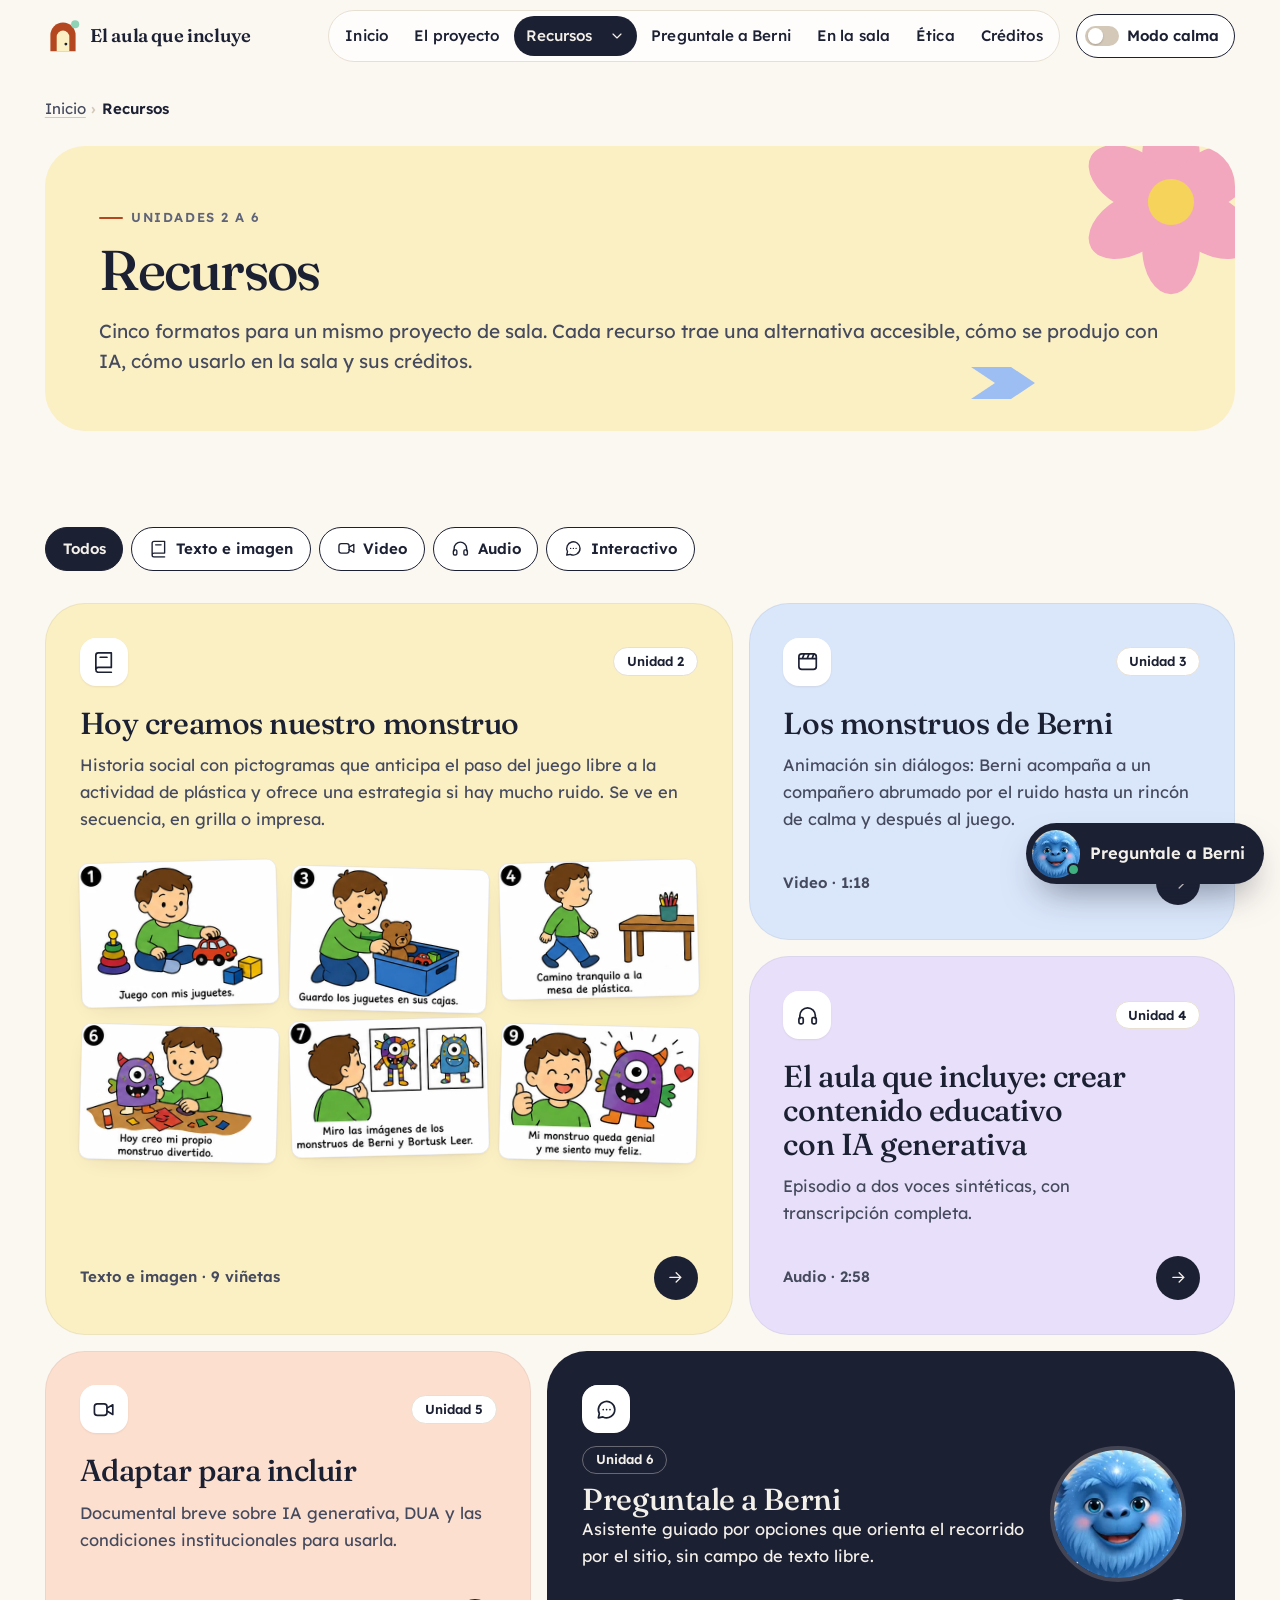
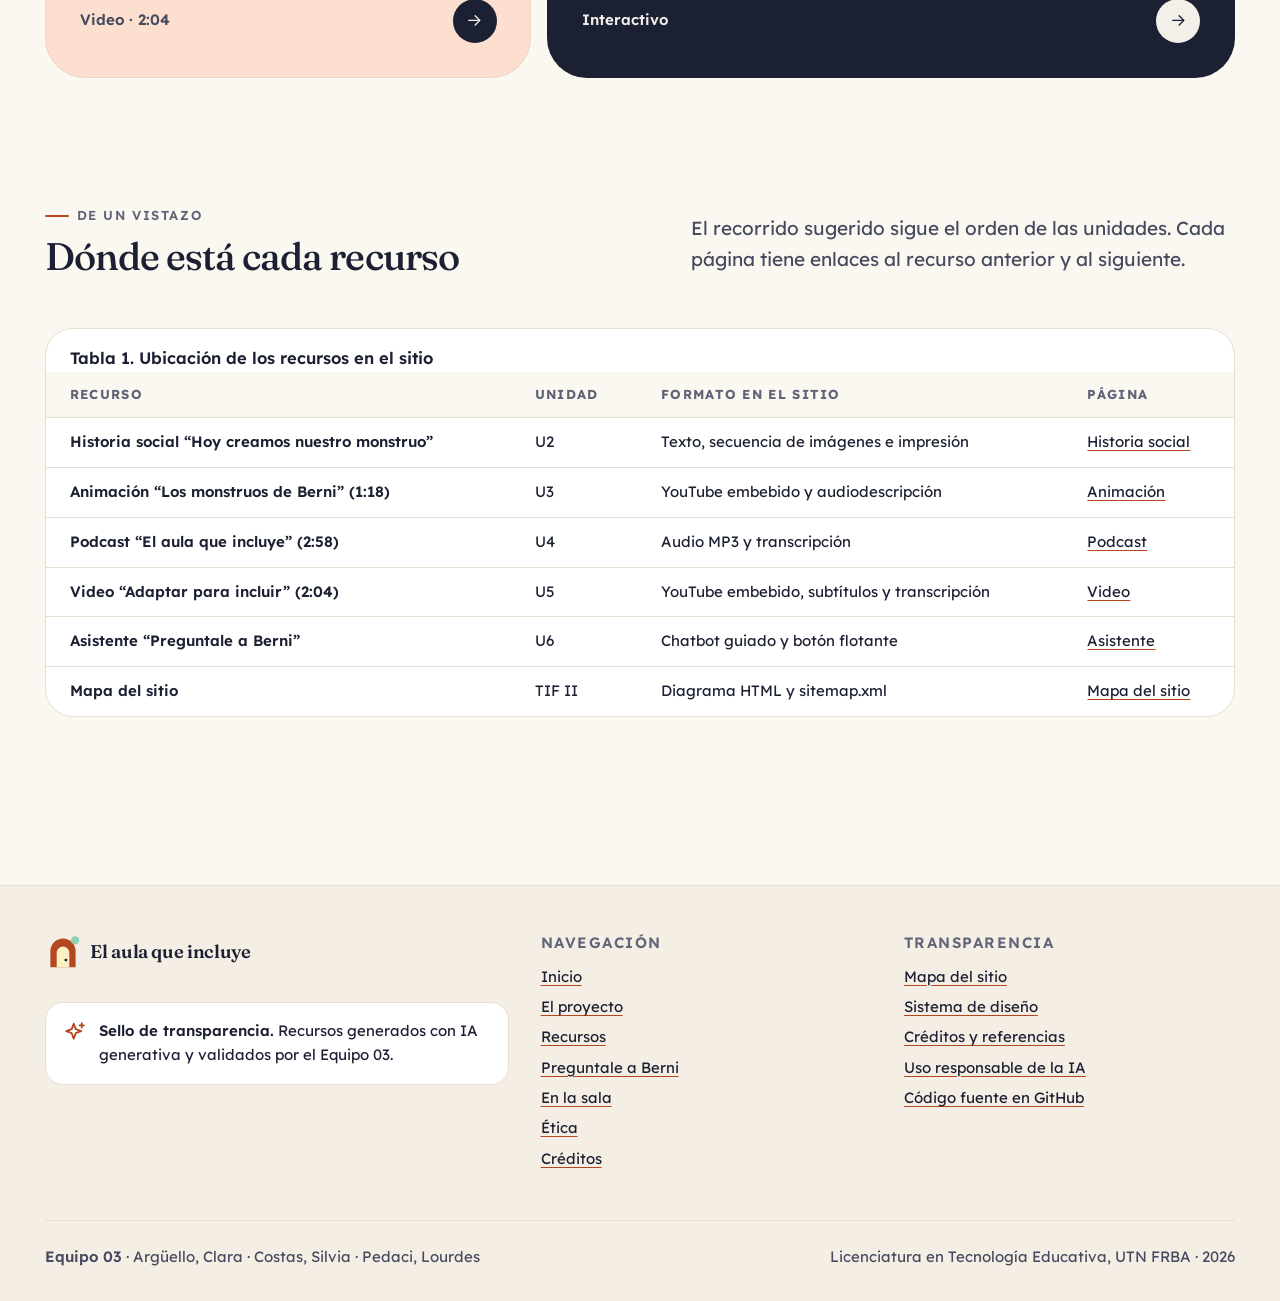
==== recursos/index.html @ 063b063f "Textos a todo el ancho y hover unificado en Recursos - Quita los anchos máximos de párrafos, encabez" ====
<!doctype html>
<html lang="es-AR" data-root="../">
<head>
<meta charset="utf-8">
<meta name="viewport" content="width=device-width, initial-scale=1">
<title>Recursos · El aula que incluye</title>
<meta name="description" content="Los cinco recursos del proyecto, de la Unidad 2 a la 6: historia social con pictogramas, animación, podcast, video documental y asistente guiado.">
<link rel="canonical" href="https://lpedaci.github.io/iag-tif/recursos/index.html">
<meta name="theme-color" content="#FBF7F1">
<meta property="og:type" content="website">
<meta property="og:locale" content="es_AR">
<meta property="og:site_name" content="El aula que incluye">
<meta property="og:title" content="Recursos · El aula que incluye">
<meta property="og:description" content="Los cinco recursos del proyecto, de la Unidad 2 a la 6: historia social con pictogramas, animación, podcast, video documental y asistente guiado.">
<meta property="og:url" content="https://lpedaci.github.io/iag-tif/recursos/index.html">
<meta property="og:image" content="https://lpedaci.github.io/iag-tif/assets/img/og/og-el-aula-que-incluye.jpg">
<meta property="og:image:width" content="1200">
<meta property="og:image:height" content="630">
<meta property="og:image:alt" content="Berni, un monstruo azul y peludo con destellos blancos, sentado y sonriendo sobre un fondo beige.">
<meta name="twitter:card" content="summary_large_image">
<link rel="icon" href="../favicon.ico" sizes="any">
<link rel="icon" type="image/png" sizes="32x32" href="../assets/img/favicon-32.png">
<link rel="apple-touch-icon" href="../assets/img/apple-touch-icon.png">
<link rel="preconnect" href="https://fonts.googleapis.com">
<link rel="preconnect" href="https://fonts.gstatic.com" crossorigin>
<link rel="stylesheet" href="https://fonts.googleapis.com/css2?family=Lexend:wght@300..700&amp;family=Fraunces:ital,opsz,wght@0,9..144,300..700;1,9..144,300..700&amp;display=swap">
<link rel="stylesheet" href="../assets/css/tokens.css?v=20261027m">
<link rel="stylesheet" href="../assets/css/base.css?v=20261027m">
<link rel="stylesheet" href="../assets/css/components.css?v=20261027m">
<script src="../assets/js/calma.js?v=20261027m"></script>
<script src="../assets/js/main.js?v=20261027m" defer></script>

<script src="../assets/js/chatbot.js?v=20261027m" defer></script>
</head>
<body>
<svg xmlns="http://www.w3.org/2000/svg" style="display:none" aria-hidden="true"><symbol id="i-arrow" viewBox="0 0 24 24"><path d="M5 12h14M13 6l6 6-6 6"/></symbol><symbol id="i-arrow-left" viewBox="0 0 24 24"><path d="M19 12H5M11 6l-6 6 6 6"/></symbol><symbol id="i-chevron" viewBox="0 0 24 24"><path d="M6 9l6 6 6-6"/></symbol><symbol id="i-menu" viewBox="0 0 24 24"><path d="M4 7h16M4 12h16M4 17h10"/></symbol><symbol id="i-close" viewBox="0 0 24 24"><path d="M6 6l12 12M18 6L6 18"/></symbol><symbol id="i-book" viewBox="0 0 24 24"><path d="M4 5.5A2.5 2.5 0 0 1 6.5 3H20v15H6.5A2.5 2.5 0 0 0 4 20.5zM4 20.5A2.5 2.5 0 0 0 6.5 23H20M8.5 7.5h7"/></symbol><symbol id="i-film" viewBox="0 0 24 24"><rect x="3" y="4" width="18" height="16" rx="3"/><path d="M3 9h18M8.5 4l-2 5M13.5 4l-2 5M18.5 4l-2 5"/></symbol><symbol id="i-headphones" viewBox="0 0 24 24"><path d="M4 15v-3a8 8 0 0 1 16 0v3"/><rect x="3" y="14" width="4.5" height="6.5" rx="1.6"/><rect x="16.5" y="14" width="4.5" height="6.5" rx="1.6"/></symbol><symbol id="i-video" viewBox="0 0 24 24"><rect x="2.5" y="6" width="13" height="12" rx="3"/><path d="M15.5 10.5l6-3.5v10l-6-3.5"/></symbol><symbol id="i-chat" viewBox="0 0 24 24"><path d="M20.5 12a8.5 8.5 0 0 1-12.3 7.6L3.5 20.5l1-4.4A8.5 8.5 0 1 1 20.5 12z"/><path d="M8.5 12h.01M12 12h.01M15.5 12h.01"/></symbol><symbol id="i-sparkle" viewBox="0 0 24 24"><path d="M11 3.5l1.9 5.1 5.1 1.9-5.1 1.9L11 17.5l-1.9-5.1L4 10.5l5.1-1.9zM18.5 3v4M16.5 5h4"/></symbol><symbol id="i-leaf" viewBox="0 0 24 24"><path d="M5 19.5C5 11 10 5 20 4.5c0 10-6 15-14.5 15"/><path d="M5 19.5l7.5-7.5"/></symbol><symbol id="i-print" viewBox="0 0 24 24"><path d="M7 9V3.5h10V9"/><rect x="3" y="9" width="18" height="8" rx="2"/><path d="M7 14h10v6.5H7z"/></symbol><symbol id="i-download" viewBox="0 0 24 24"><path d="M12 3.5v11.5M7 10l5 5 5-5M4.5 20.5h15"/></symbol><symbol id="i-play" viewBox="0 0 24 24"><path d="M8 5.5v13l11-6.5z" fill="currentColor" stroke="none"/></symbol><symbol id="i-external" viewBox="0 0 24 24"><path d="M14 4h6v6M20 4l-9 9M18 14v5a1 1 0 0 1-1 1H5a1 1 0 0 1-1-1V7a1 1 0 0 1 1-1h5"/></symbol><symbol id="i-plus" viewBox="0 0 24 24"><path d="M12 5v14M5 12h14"/></symbol><symbol id="i-check" viewBox="0 0 24 24"><path d="M5 12.5l4.5 4.5L19 7"/></symbol><symbol id="i-users" viewBox="0 0 24 24"><circle cx="9" cy="8" r="3.2"/><path d="M3 19.5c.8-3.4 3.2-5 6-5s5.2 1.6 6 5"/><circle cx="17" cy="9" r="2.4"/><path d="M16.5 14c2.3 0 3.9 1.3 4.5 4"/></symbol><symbol id="i-eye" viewBox="0 0 24 24"><path d="M2.5 12S6 5.5 12 5.5 21.5 12 21.5 12 18 18.5 12 18.5 2.5 12 2.5 12z"/><circle cx="12" cy="12" r="3"/></symbol><symbol id="i-shield" viewBox="0 0 24 24"><path d="M12 3l7.5 3v5.5c0 4.5-3.2 8.3-7.5 9.5-4.3-1.2-7.5-5-7.5-9.5V6z"/><path d="M9 12l2 2 4-4"/></symbol><symbol id="i-scale" viewBox="0 0 24 24"><path d="M12 4v16M7 20h10M5 7h14M5 7l-2.5 6a2.5 2.5 0 0 0 5 0zM19 7l-2.5 6a2.5 2.5 0 0 0 5 0z"/></symbol><symbol id="i-lock" viewBox="0 0 24 24"><rect x="5" y="11" width="14" height="9.5" rx="2.5"/><path d="M8 11V8a4 4 0 0 1 8 0v3"/></symbol><symbol id="i-map" viewBox="0 0 24 24"><path d="M9 4L3 6.5V20l6-2.5 6 2.5 6-2.5V4l-6 2.5zM9 4v13.5M15 6.5V20"/></symbol><symbol id="i-heart" viewBox="0 0 24 24"><path d="M12 20s-7.5-4.6-7.5-10A4.3 4.3 0 0 1 12 7.4 4.3 4.3 0 0 1 19.5 10C19.5 15.4 12 20 12 20z"/></symbol><symbol id="i-info" viewBox="0 0 24 24"><circle cx="12" cy="12" r="9"/><path d="M12 11v5.5M12 7.5h.01"/></symbol><symbol id="i-clock" viewBox="0 0 24 24"><circle cx="12" cy="12" r="9"/><path d="M12 7v5l3 2"/></symbol><symbol id="i-grid" viewBox="0 0 24 24"><rect x="4" y="4" width="6.5" height="6.5" rx="1.5"/><rect x="13.5" y="4" width="6.5" height="6.5" rx="1.5"/><rect x="4" y="13.5" width="6.5" height="6.5" rx="1.5"/><rect x="13.5" y="13.5" width="6.5" height="6.5" rx="1.5"/></symbol><symbol id="i-slides" viewBox="0 0 24 24"><rect x="6" y="4.5" width="12" height="15" rx="2"/><path d="M2.5 8v8M21.5 8v8"/></symbol><symbol id="i-home" viewBox="0 0 24 24"><path d="M4 11l8-7 8 7v9H15v-6H9v6H4z"/></symbol><symbol id="i-blocks" viewBox="0 0 24 24"><rect x="3.5" y="12" width="7.5" height="8.5" rx="1.5"/><rect x="13" y="12" width="7.5" height="8.5" rx="1.5"/><rect x="8.25" y="3.5" width="7.5" height="8.5" rx="1.5"/></symbol><symbol id="i-scale-balance" viewBox="0 0 24 24"><path d="M3 12h18"/></symbol><symbol id="i-compass" viewBox="0 0 24 24"><circle cx="12" cy="12" r="9"/><path d="M15.5 8.5l-2 5-5 2 2-5z"/></symbol></svg>
<a class="skip-link" href="#contenido">Saltar al contenido</a>
<header class="site-header">
  <div class="wrap site-header__inner">
    <a class="brand" href="../index.html"><svg class="brand__mark" viewBox="0 0 40 40" aria-hidden="true" focusable="false"><path d="M6 37V19a14 14 0 0 1 28 0v18z" fill="var(--c-accent)"/><path d="M13 37V21a7 7 0 0 1 14 0v16z" fill="var(--t-butter)"/><circle cx="23.2" cy="29" r="1.6" fill="var(--c-ink)"/><circle cx="33.5" cy="7" r="4.5" fill="var(--d-mint)"/></svg><span class="brand__text">El aula que incluye</span></a>
    <nav class="nav" aria-label="Principal"><ul class="nav__list"><li><a class="nav__link" href="../index.html">Inicio</a></li><li><a class="nav__link" href="../proyecto.html">El proyecto</a></li><li class="nav__has-sub"><div class="nav__pair"><a class="nav__link" href="../recursos/index.html" aria-current="page">Recursos</a><button class="nav__link nav__sub-btn" type="button" aria-expanded="false" aria-controls="submenu-recursos" data-submenu-toggle><span class="visually-hidden">Mostrar recursos</span><svg class="icon" aria-hidden="true" focusable="false"><use href="#i-chevron"/></svg></button></div><ul class="submenu" id="submenu-recursos" hidden><li><a href="../recursos/historia-social.html"><span class="submenu__ico" style="--tint:var(--t-butter)"><svg class="icon" aria-hidden="true" focusable="false"><use href="#i-book"/></svg></span><span>Historia social<small>Unidad 2 · Texto e imagen</small></span></a></li><li><a href="../recursos/animacion.html"><span class="submenu__ico" style="--tint:var(--t-sky)"><svg class="icon" aria-hidden="true" focusable="false"><use href="#i-film"/></svg></span><span>Animación<small>Unidad 3 · Video</small></span></a></li><li><a href="../recursos/podcast.html"><span class="submenu__ico" style="--tint:var(--t-lav)"><svg class="icon" aria-hidden="true" focusable="false"><use href="#i-headphones"/></svg></span><span>Podcast<small>Unidad 4 · Audio</small></span></a></li><li><a href="../recursos/video.html"><span class="submenu__ico" style="--tint:var(--t-peach)"><svg class="icon" aria-hidden="true" focusable="false"><use href="#i-video"/></svg></span><span>Video<small>Unidad 5 · Video</small></span></a></li><li class="submenu__all"><a href="../recursos/index.html"><span class="submenu__ico"><svg class="icon" aria-hidden="true" focusable="false"><use href="#i-grid"/></svg></span><span>Ver todos los recursos<small>Con filtro por formato</small></span></a></li></ul></li><li><a class="nav__link" href="../asistente.html">Preguntale a Berni</a></li><li><a class="nav__link" href="../en-la-sala.html">En la sala</a></li><li><a class="nav__link" href="../etica.html">Ética</a></li><li><a class="nav__link" href="../creditos.html">Créditos</a></li></ul></nav>
    <div class="header-tools">
      <button class="calma-toggle" type="button" aria-pressed="false" data-calma-toggle><span class="calma-toggle__dot" aria-hidden="true"></span><span class="calma-toggle__label">Modo calma</span><span class="calma-toggle__label-short">Calma</span></button>
      <button class="menu-toggle" type="button" aria-expanded="false" aria-controls="menu-mobile" data-menu-open><span class="visually-hidden">Abrir menú</span><svg class="icon" aria-hidden="true" focusable="false"><use href="#i-menu"/></svg></button>
      <a class="menu-nojs" href="#navegacion-pie">Menú</a>
    </div>
  </div>
  <p class="visually-hidden" id="calma-aviso" aria-live="polite"></p>
</header>
  <div class="mobile-menu" id="menu-mobile" role="dialog" aria-modal="true" aria-label="Menú del sitio" hidden>
    <div class="mobile-menu__top">
      <a class="brand" href="../index.html"><svg class="brand__mark" viewBox="0 0 40 40" aria-hidden="true" focusable="false"><path d="M6 37V19a14 14 0 0 1 28 0v18z" fill="var(--c-accent)"/><path d="M13 37V21a7 7 0 0 1 14 0v16z" fill="var(--t-butter)"/><circle cx="23.2" cy="29" r="1.6" fill="var(--c-ink)"/><circle cx="33.5" cy="7" r="4.5" fill="var(--d-mint)"/></svg><span class="brand__text">El aula que incluye</span></a>
      <button class="menu-toggle" type="button" data-menu-close><span class="visually-hidden">Cerrar menú</span><svg class="icon" aria-hidden="true" focusable="false"><use href="#i-close"/></svg></button>
    </div>
    <nav aria-label="Principal, versión mobile"><ul class="mobile-menu__list"><li><a href="../index.html">Inicio<svg class="icon" aria-hidden="true" focusable="false"><use href="#i-arrow"/></svg></a></li><li><a href="../proyecto.html">El proyecto<svg class="icon" aria-hidden="true" focusable="false"><use href="#i-arrow"/></svg></a></li><li><a href="../recursos/index.html" aria-current="page">Recursos<svg class="icon" aria-hidden="true" focusable="false"><use href="#i-arrow"/></svg></a><ul class="mobile-menu__sub"><li><a href="../recursos/historia-social.html">Historia social</a></li><li><a href="../recursos/animacion.html">Animación</a></li><li><a href="../recursos/podcast.html">Podcast</a></li><li><a href="../recursos/video.html">Video</a></li></ul></li><li><a href="../asistente.html">Preguntale a Berni<svg class="icon" aria-hidden="true" focusable="false"><use href="#i-arrow"/></svg></a></li><li><a href="../en-la-sala.html">En la sala<svg class="icon" aria-hidden="true" focusable="false"><use href="#i-arrow"/></svg></a></li><li><a href="../etica.html">Ética<svg class="icon" aria-hidden="true" focusable="false"><use href="#i-arrow"/></svg></a></li><li><a href="../creditos.html">Créditos<svg class="icon" aria-hidden="true" focusable="false"><use href="#i-arrow"/></svg></a></li><li><a href="../mapa-del-sitio.html">Mapa del sitio<svg class="icon" aria-hidden="true" focusable="false"><use href="#i-arrow"/></svg></a></li></ul></nav>
    <div class="mobile-menu__foot"><button class="calma-toggle" type="button" aria-pressed="false" data-calma-toggle><span class="calma-toggle__dot" aria-hidden="true"></span><span class="calma-toggle__label">Modo calma</span><span class="calma-toggle__label-short">Calma</span></button></div>
  </div>
<main id="contenido" tabindex="-1">
<header class="page-hero">
  <div class="wrap">
    <nav class="breadcrumb" aria-label="Ruta de navegación"><ol><li><a href="../index.html">Inicio</a></li><li><span aria-current="page">Recursos</span></li></ol></nav>
    <div class="page-hero__panel" style="--tint:var(--t-butter)">
      <div class="deco deco--spin" style="right:-2rem;top:-2.5rem;width:12rem" aria-hidden="true"><svg viewBox="0 0 100 100"><ellipse cx="50" cy="26" rx="15" ry="24" fill="var(--d-flower)" transform="rotate(0 50 50)"/><ellipse cx="50" cy="26" rx="15" ry="24" fill="var(--d-flower)" transform="rotate(60 50 50)"/><ellipse cx="50" cy="26" rx="15" ry="24" fill="var(--d-flower)" transform="rotate(120 50 50)"/><ellipse cx="50" cy="26" rx="15" ry="24" fill="var(--d-flower)" transform="rotate(180 50 50)"/><ellipse cx="50" cy="26" rx="15" ry="24" fill="var(--d-flower)" transform="rotate(240 50 50)"/><ellipse cx="50" cy="26" rx="15" ry="24" fill="var(--d-flower)" transform="rotate(300 50 50)"/><circle cx="50" cy="50" r="12" fill="var(--d-star)"/></svg></div>
      <div class="deco deco--float" style="right:12rem;bottom:1.5rem;width:5rem" aria-hidden="true"><svg viewBox="0 0 100 60"><path d="M10 10h50l30 20-30 20H10l30-20z" fill="var(--d-sky)"/></svg></div>
      <p class="eyebrow">Unidades 2 a 6</p>
      <h1>Recursos</h1>
      <p class="lead">Cinco formatos para un mismo proyecto de sala. Cada recurso trae una alternativa accesible, cómo se produjo con IA, cómo usarlo en la sala y sus créditos.</p>
    </div>
  </div>
</header>

<section class="section--tight" aria-labelledby="hub-t">
  <div class="wrap">
    <h2 id="hub-t" class="visually-hidden">Todos los recursos</h2>
    <div class="filter" role="group" aria-label="Filtrar por formato" data-filter-group hidden>
      <button class="btn" type="button" aria-pressed="true" data-filter="todos">Todos</button>
      <button class="btn" type="button" aria-pressed="false" data-filter="texto"><svg class="icon" aria-hidden="true" focusable="false"><use href="#i-book"/></svg>Texto e imagen</button>
      <button class="btn" type="button" aria-pressed="false" data-filter="video"><svg class="icon" aria-hidden="true" focusable="false"><use href="#i-video"/></svg>Video</button>
      <button class="btn" type="button" aria-pressed="false" data-filter="audio"><svg class="icon" aria-hidden="true" focusable="false"><use href="#i-headphones"/></svg>Audio</button>
      <button class="btn" type="button" aria-pressed="false" data-filter="interactivo"><svg class="icon" aria-hidden="true" focusable="false"><use href="#i-chat"/></svg>Interactivo</button>
    </div>
    <p class="filter-status visually-hidden" id="filtro-estado" role="status"></p>

    <div class="bento bento--hub" data-filter-grid>
      <article class="rcard rcard--historia" data-formato="texto">
        <div class="rcard__top"><span class="rcard__ico"><svg class="icon" aria-hidden="true" focusable="false"><use href="#i-book"/></svg></span><span class="chip">Unidad 2</span></div>
        <h3><a href="../recursos/historia-social.html">Hoy creamos nuestro monstruo</a></h3>
        <p>Historia social con pictogramas que anticipa el paso del juego libre a la actividad de plástica y ofrece una estrategia si hay mucho ruido. Se ve en secuencia, en grilla o impresa.</p>
        <div class="rcard__pictos" aria-hidden="true">
          <img src="../assets/img/historia-social/01.webp" width="436" height="298" alt="" loading="lazy">
          <img src="../assets/img/historia-social/03.webp" width="436" height="298" alt="" loading="lazy">
          <img src="../assets/img/historia-social/04.webp" width="436" height="298" alt="" loading="lazy">
          <img src="../assets/img/historia-social/06.webp" width="436" height="298" alt="" loading="lazy">
          <img src="../assets/img/historia-social/07.webp" width="436" height="298" alt="" loading="lazy">
          <img src="../assets/img/historia-social/09.webp" width="436" height="298" alt="" loading="lazy">
        </div>
        <div class="rcard__meta"><span>Texto e imagen · 9 viñetas</span><span class="rcard__go"><svg class="icon" aria-hidden="true" focusable="false"><use href="#i-arrow"/></svg></span></div>
      </article>

      <article class="rcard rcard--animacion" data-formato="video">
        <div class="rcard__top"><span class="rcard__ico"><svg class="icon" aria-hidden="true" focusable="false"><use href="#i-film"/></svg></span><span class="chip">Unidad 3</span></div>
        <h3><a href="../recursos/animacion.html">Los monstruos de Berni</a></h3>
        <p>Animación sin diálogos: Berni acompaña a un compañero abrumado por el ruido hasta un rincón de calma y después al juego.</p>
        <div class="rcard__meta"><span>Video · 1:18</span><span class="rcard__go"><svg class="icon" aria-hidden="true" focusable="false"><use href="#i-arrow"/></svg></span></div>
      </article>

      <article class="rcard rcard--podcast" data-formato="audio">
        <div class="rcard__top"><span class="rcard__ico"><svg class="icon" aria-hidden="true" focusable="false"><use href="#i-headphones"/></svg></span><span class="chip">Unidad 4</span></div>
        <h3><a href="../recursos/podcast.html">El aula que incluye: crear contenido educativo con IA generativa</a></h3>
        <p>Episodio a dos voces sintéticas, con transcripción completa.</p>
        <div class="rcard__meta"><span>Audio · 2:58</span><span class="rcard__go"><svg class="icon" aria-hidden="true" focusable="false"><use href="#i-arrow"/></svg></span></div>
      </article>

      <article class="rcard rcard--video" data-formato="video">
        <div class="rcard__top"><span class="rcard__ico"><svg class="icon" aria-hidden="true" focusable="false"><use href="#i-video"/></svg></span><span class="chip">Unidad 5</span></div>
        <h3><a href="../recursos/video.html">Adaptar para incluir</a></h3>
        <p>Documental breve sobre IA generativa, DUA y las condiciones institucionales para usarla.</p>
        <div class="rcard__meta"><span>Video · 2:04</span><span class="rcard__go"><svg class="icon" aria-hidden="true" focusable="false"><use href="#i-arrow"/></svg></span></div>
      </article>

      <article class="rcard rcard--asistente" data-formato="interactivo">
        <img class="rcard__avatar" src="../assets/img/berni/berni-avatar.webp" width="160" height="160" alt="" loading="lazy">
        <div class="rcard__top"><span class="rcard__ico" style="color:var(--c-ink)"><svg class="icon" aria-hidden="true" focusable="false"><use href="#i-chat"/></svg></span></div>
        <div class="rcard__body">
          <span class="chip">Unidad 6</span>
          <h3><a href="../asistente.html">Preguntale a Berni</a></h3>
          <p>Asistente guiado por opciones que orienta el recorrido por el sitio, sin campo de texto libre.</p>
        </div>
        <div class="rcard__meta"><span>Interactivo</span><span class="rcard__go"><svg class="icon" aria-hidden="true" focusable="false"><use href="#i-arrow"/></svg></span></div>
      </article>
    </div>

    <div class="empty-state" id="filtro-vacio" hidden>
      <svg class="icon" aria-hidden="true" focusable="false"><use href="#i-grid"/></svg>
      <p><strong>No hay recursos con ese formato.</strong> Probá con otro filtro o mirá todos.</p>
      <button class="btn btn--sm" type="button" data-filter-reset>Ver todos los recursos</button>
    </div>
  </div>
</section>

<section class="section" aria-labelledby="tabla-ubic-t">
  <div class="wrap">
    <div class="section-head section-head--split">
      <div><p class="eyebrow">De un vistazo</p><h2 id="tabla-ubic-t">Dónde está cada recurso</h2></div>
      <p class="lead">El recorrido sugerido sigue el orden de las unidades. Cada página tiene enlaces al recurso anterior y al siguiente.</p>
    </div>
    <div class="table-wrap" role="region" aria-labelledby="tabla-ubic" tabindex="0">
      <table>
        <caption id="tabla-ubic">Tabla 1. Ubicación de los recursos en el sitio</caption>
        <thead><tr><th scope="col">Recurso</th><th scope="col">Unidad</th><th scope="col">Formato en el sitio</th><th scope="col">Página</th></tr></thead>
        <tbody>
          <tr><th scope="row">Historia social “Hoy creamos nuestro monstruo”</th><td>U2</td><td>Texto, secuencia de imágenes e impresión</td><td><a href="../recursos/historia-social.html">Historia social</a></td></tr>
          <tr><th scope="row">Animación “Los monstruos de Berni” (1:18)</th><td>U3</td><td>YouTube embebido y audiodescripción</td><td><a href="../recursos/animacion.html">Animación</a></td></tr>
          <tr><th scope="row">Podcast “El aula que incluye” (2:58)</th><td>U4</td><td>Audio MP3 y transcripción</td><td><a href="../recursos/podcast.html">Podcast</a></td></tr>
          <tr><th scope="row">Video “Adaptar para incluir” (2:04)</th><td>U5</td><td>YouTube embebido, subtítulos y transcripción</td><td><a href="../recursos/video.html">Video</a></td></tr>
          <tr><th scope="row">Asistente “Preguntale a Berni”</th><td>U6</td><td>Chatbot guiado y botón flotante</td><td><a href="../asistente.html">Asistente</a></td></tr>
          <tr><th scope="row">Mapa del sitio</th><td>TIF II</td><td>Diagrama HTML y sitemap.xml</td><td><a href="../mapa-del-sitio.html">Mapa del sitio</a></td></tr>
        </tbody>
      </table>
    </div>
  </div>
</section>
</main>
<footer class="site-footer">
  <div class="wrap">
    <div class="site-footer__grid">
      <div>
        <a class="brand" href="../index.html"><svg class="brand__mark" viewBox="0 0 40 40" aria-hidden="true" focusable="false"><path d="M6 37V19a14 14 0 0 1 28 0v18z" fill="var(--c-accent)"/><path d="M13 37V21a7 7 0 0 1 14 0v16z" fill="var(--t-butter)"/><circle cx="23.2" cy="29" r="1.6" fill="var(--c-ink)"/><circle cx="33.5" cy="7" r="4.5" fill="var(--d-mint)"/></svg><span class="brand__text">El aula que incluye<small>IA generativa como soporte de inclusión en el nivel inicial</small></span></a>
        <p class="seal" style="margin-top:1.5rem"><svg class="icon" aria-hidden="true" focusable="false"><use href="#i-sparkle"/></svg><span><strong>Sello de transparencia.</strong> Recursos generados con IA generativa y validados por el Equipo 03.</span></p>
      </div>
      <nav aria-labelledby="navegacion-pie"><h2 id="navegacion-pie">Navegación</h2><ul><li><a href="../index.html">Inicio</a></li><li><a href="../proyecto.html">El proyecto</a></li><li><a href="../recursos/index.html">Recursos</a></li><li><a href="../asistente.html">Preguntale a Berni</a></li><li><a href="../en-la-sala.html">En la sala</a></li><li><a href="../etica.html">Ética</a></li><li><a href="../creditos.html">Créditos</a></li></ul></nav>
      <nav aria-labelledby="pie-mas"><h2 id="pie-mas">Transparencia</h2><ul>
        <li><a href="../mapa-del-sitio.html">Mapa del sitio</a></li>
        <li><a href="../sistema-de-diseno.html">Sistema de diseño</a></li>
        <li><a href="../creditos.html">Créditos y referencias</a></li>
        <li><a href="../etica.html">Uso responsable de la IA</a></li>
        <li><a href="https://github.com/lpedaci/iag-tif">Código fuente en GitHub</a></li>
      </ul></nav>
    </div>
    <div class="site-footer__bottom">
      <p><strong>Equipo 03</strong> · Argüello, Clara · Costas, Silvia · Pedaci, Lourdes</p>
      <p>Licenciatura en Tecnología Educativa, UTN FRBA · 2026</p>
    </div>
  </div>
</footer>
<a class="chat-launcher" href="../asistente.html" aria-label="Preguntale a Berni" aria-haspopup="dialog" aria-expanded="false" aria-controls="chat-panel" data-chat-open>
  <span class="chat-launcher__ring"><img src="../assets/img/berni/berni-avatar.webp" alt="" width="48" height="48"></span><span class="chat-launcher__text">Preguntale a Berni</span>
</a>
<div class="chat-panel" id="chat-panel" hidden>
  <div class="chat-panel__box" role="dialog" aria-modal="true" aria-labelledby="chat-panel-title">
    <div class="chat" data-chat data-chat-lazy>
  <div class="chat__head">
    <img class="chat__avatar" src="../assets/img/berni/berni-avatar.webp" alt="" width="44" height="44">
    <div><p class="chat__title" id="chat-panel-title">Preguntale a Berni</p><p class="chat__status">Asistente guiado por opciones</p></div>
    <button class="btn btn--sm btn--ghost" type="button" data-chat-reset>Reiniciar</button><button class="icon-btn chat-panel__close" type="button" data-chat-close><span class="visually-hidden">Cerrar el asistente</span><svg class="icon" aria-hidden="true" focusable="false"><use href="#i-close"/></svg></button>
  </div>
  <div class="chat__log" role="log" aria-live="polite" aria-labelledby="chat-panel-title" tabindex="0">
    <div class="skeleton" aria-hidden="true"><span></span><span></span><span></span></div>
  </div>
  <div class="chat__foot"><p>Berni responde con textos revisados por el Equipo 03. No hay campo para escribir: así nadie carga datos personales.</p></div>
</div>
  </div>
</div>
</body>
</html>
---- assets/css/tokens.css ----
@charset "UTF-8";
/* ==========================================================================
   Tokens de diseño · El aula que incluye
   Un solo lugar para cambiar paleta, tipografía, espaciado, radios y sombras.
   Contrastes verificados (WCAG 2.1 AA) en README.md, sección "Accesibilidad".
   ========================================================================== */

:root {
  /* Neutros cálidos (una sola familia de grises, tono crema) */
  --c-bg: #FBF7F1;
  --c-bg-deep: #F4EEE4;
  --c-surface: #FFFFFF;
  --c-line: #E7DFD2;
  --c-line-strong: #D4C9B8;

  /* Texto */
  --c-ink: #1C2033;        /* 15,1:1 sobre --c-bg */
  --c-ink-soft: #454A5E;   /* 8,2:1 sobre --c-bg */
  --c-muted: #5F6478;      /* 5,5:1 sobre --c-bg, 4,6:1 sobre tintes */
  --c-on-ink: #F3EFE9;     /* 14,1:1 sobre --c-ink */

  /* Acento único de acción (coral terracota) */
  --c-accent: #B4471F;     /* 5,1:1 sobre --c-bg; texto blanco encima 5,4:1 */
  --c-accent-hover: #963A18;
  --c-accent-soft: #F4B79A;

  /* Azul Berni (solo identidad del personaje y enlaces del asistente) */
  --c-berni: #2F5FC4;      /* 5,5:1 sobre --c-bg */

  /* Tintes pastel por recurso (texto --c-ink encima: más de 12:1) */
  --t-butter: #FBEFC4;     /* Historia social */
  --t-sky: #DAE6FA;        /* Animación */
  --t-lav: #E8E0FA;        /* Podcast */
  --t-peach: #FCDFCF;      /* Video */
  --t-mint: #D7EFE4;       /* Asistente */
  --t-rose: #F7DCE5;

  /* Decoración (formas SVG; no transmiten información) */
  --d-star: #F6D35B;
  --d-flower: #F2A7BF;
  --d-mint: #8FD3B6;
  --d-lav: #B9A6EE;
  --d-sky: #9DBEF2;

  /* Tipografía */
  --f-display: "Fraunces", "Iowan Old Style", "Palatino Linotype", Georgia, serif;
  --f-body: "Lexend", "Segoe UI", system-ui, -apple-system, sans-serif;

  --fs-xs: 0.8125rem;
  --fs-sm: 0.9375rem;
  --fs-base: 1.03rem;
  --fs-lg: 1.1875rem;
  --fs-xl: clamp(1.35rem, 1.1rem + 0.9vw, 1.7rem);
  --fs-2xl: clamp(1.7rem, 1.25rem + 1.6vw, 2.4rem);
  --fs-3xl: clamp(2.2rem, 1.5rem + 2.8vw, 3.5rem);
  --fs-hero: clamp(2.7rem, 1.6rem + 4.6vw, 5.4rem);

  --lh-tight: 1.05;
  --lh-snug: 1.25;
  --lh-body: 1.65;

  /* Espaciado (escala de 4 px) */
  --s-1: 0.25rem;
  --s-2: 0.5rem;
  --s-3: 0.75rem;
  --s-4: 1rem;
  --s-5: 1.5rem;
  --s-6: 2rem;
  --s-7: 3rem;
  --s-8: 4.5rem;
  --s-9: 7rem;
  --gutter: clamp(1rem, 0.4rem + 3vw, 4rem);
  --maxw: 1520px;
  --maxw-text: none;

  /* Radios */
  --r-sm: 0.625rem;
  --r-md: 1.125rem;
  --r-lg: 1.75rem;
  --r-xl: 2.5rem;
  --r-pill: 999px;

  /* Sombras teñidas con el tono del fondo */
  --sh-soft: 0 1px 2px rgba(60, 44, 20, 0.05), 0 8px 24px -12px rgba(60, 44, 20, 0.14);
  --sh-lift: 0 2px 4px rgba(60, 44, 20, 0.05), 0 24px 48px -20px rgba(60, 44, 20, 0.26);
  --sh-inset: inset 0 1px 0 rgba(255, 255, 255, 0.7);

  /* Movimiento */
  --ease-out: cubic-bezier(0.16, 1, 0.3, 1);
  --ease-spring: cubic-bezier(0.34, 1.56, 0.64, 1);
  --dur: 0.35s;

  --focus: 0 0 0 3px var(--c-bg), 0 0 0 6px var(--c-berni);
  --header-h: 4.5rem;
}

/* ==========================================================================
   Modo calma: baja estimulación sensorial
   Paleta desaturada, sin decoración ni movimiento, más interlineado.
   ========================================================================== */
:root[data-calma="on"] {
  --c-bg: #F4F2EE;
  --c-bg-deep: #ECE9E3;
  --c-line: #DEDAD2;
  --c-line-strong: #C9C4BA;
  --c-ink: #23252E;
  --c-ink-soft: #464955;
  --c-muted: #565A66;
  --c-accent: #7E4E3E;      /* 6,2:1 sobre --c-bg; texto blanco encima 6,9:1 */
  --c-accent-hover: #69402F;
  --c-accent-soft: #D9C5BB;
  --c-berni: #3F5A8C;

  --t-butter: #EEEADF;
  --t-sky: #E4E8EE;
  --t-lav: #E7E4ED;
  --t-peach: #EEE6E1;
  --t-mint: #E2EAE6;
  --t-rose: #EDE4E7;

  --lh-body: 1.85;
  --sh-soft: 0 1px 2px rgba(30, 30, 30, 0.04);
  --sh-lift: 0 1px 2px rgba(30, 30, 30, 0.06);
  --dur: 0s;
}
---- assets/css/base.css ----
@charset "UTF-8";
/* ==========================================================================
   Base: reset, tipografía, layout, utilidades
   ========================================================================== */

*, *::before, *::after { box-sizing: border-box; }

/* El atributo hidden siempre gana sobre cualquier display de componente */
[hidden] { display: none !important; }

html {
  -webkit-text-size-adjust: 100%;
  text-size-adjust: 100%;
  scroll-behavior: smooth;
  scroll-padding-top: calc(var(--header-h) + 1rem);
}

body {
  margin: 0;
  min-height: 100dvh;
  display: flex;
  flex-direction: column;
  background: var(--c-bg);
  color: var(--c-ink);
  font-family: var(--f-body);
  font-size: var(--fs-base);
  line-height: var(--lh-body);
  overflow-x: clip;
  -webkit-font-smoothing: antialiased;
  text-rendering: optimizeLegibility;
}

main { flex: 1 0 auto; display: block; }

img, svg, video, iframe { display: block; max-width: 100%; }
img { height: auto; }

h1, h2, h3, h4 {
  font-family: var(--f-display);
  font-weight: 500;
  line-height: var(--lh-snug);
  letter-spacing: -0.015em;
  margin: 0 0 var(--s-4);
  color: var(--c-ink);
  font-optical-sizing: auto;
  text-wrap: balance;
}
h1 { font-size: var(--fs-3xl); line-height: var(--lh-tight); letter-spacing: -0.03em; }
h2 { font-size: var(--fs-2xl); letter-spacing: -0.025em; }
h3 { font-size: var(--fs-xl); }
h4 { font-size: var(--fs-lg); font-family: var(--f-body); font-weight: 600; letter-spacing: 0; }

p, ul, ol, dl, blockquote, figure, table { margin: 0 0 var(--s-4); }
p { max-width: var(--maxw-text); text-wrap: pretty; }
li + li { margin-top: var(--s-2); }
strong { font-weight: 600; }
em { font-style: italic; }

a {
  color: var(--c-ink);
  text-decoration-line: underline;
  text-decoration-color: var(--c-accent);
  text-decoration-thickness: 0.09em;
  text-underline-offset: 0.2em;
  transition: color var(--dur) var(--ease-out), text-decoration-color var(--dur) var(--ease-out);
}
a:hover { color: var(--c-accent); }

:focus-visible { outline: none; box-shadow: var(--focus); border-radius: 6px; }

button { font: inherit; color: inherit; cursor: pointer; }

hr { border: 0; border-top: 1px solid var(--c-line); margin: var(--s-7) 0; }

abbr[title] { text-decoration: underline dotted; text-underline-offset: 0.2em; }

::selection { background: var(--c-accent-soft); color: var(--c-ink); }

/* ---------- Layout ---------- */
.wrap {
  width: 100%;
  max-width: var(--maxw);
  margin-inline: auto;
  padding-inline: var(--gutter);
}
.wrap--narrow { max-width: 920px; }

.section { padding-block: var(--s-8); }
.section--tight { padding-block: var(--s-7); }
.section + .section { padding-top: 0; }

.stack > * + * { margin-top: var(--s-4); }

.eyebrow {
  display: inline-flex;
  align-items: center;
  gap: var(--s-2);
  font-size: var(--fs-xs);
  font-weight: 600;
  letter-spacing: 0.12em;
  text-transform: uppercase;
  color: var(--c-muted);
  margin-bottom: var(--s-3);
}
.eyebrow::before {
  content: "";
  width: 1.5rem;
  height: 2px;
  border-radius: 2px;
  background: var(--c-accent);
}

.lead {
  font-size: var(--fs-lg);
  color: var(--c-ink-soft);
  line-height: 1.6;
}

.muted { color: var(--c-muted); }
.small { font-size: var(--fs-sm); }

.section-head {
  display: grid;
  gap: var(--s-4);
  margin-bottom: var(--s-7);
}
@media (min-width: 900px) {
  .section-head--split {
    grid-template-columns: 1.1fr 1fr;
    align-items: end;
    gap: var(--s-7);
  }
  .section-head--split p { margin-bottom: 0.35rem; }
}
.section-head h2 { margin-bottom: 0; }

/* ---------- Utilidades de accesibilidad ---------- */
.visually-hidden {
  position: absolute !important;
  width: 1px; height: 1px;
  padding: 0; margin: -1px;
  overflow: hidden;
  clip: rect(0 0 0 0);
  white-space: nowrap;
  border: 0;
}

.skip-link {
  position: absolute;
  left: var(--s-4);
  top: -100px;
  z-index: 100;
  padding: var(--s-3) var(--s-4);
  background: var(--c-ink);
  color: var(--c-on-ink);
  border-radius: var(--r-sm);
  font-weight: 600;
  text-decoration: none;
}
.skip-link:focus { top: var(--s-3); color: var(--c-on-ink); }

.icon {
  width: 1.25em;
  height: 1.25em;
  flex: none;
  fill: none;
  stroke: currentColor;
  stroke-width: 1.75;
  stroke-linecap: round;
  stroke-linejoin: round;
}
.icon--fill { fill: currentColor; stroke: none; }

/* ---------- Marcador de contenido pendiente ---------- */
.pendiente {
  display: inline-block;
  padding: 0.15em 0.5em;
  border: 2px dashed var(--c-accent);
  border-radius: var(--r-sm);
  background: #FFF4EE;
  color: var(--c-accent-hover);
  font-weight: 600;
  font-size: var(--fs-sm);
}

/* ---------- Movimiento reducido y modo calma ---------- */
@media (prefers-reduced-motion: reduce) {
  html { scroll-behavior: auto; }
  *, *::before, *::after {
    animation-duration: 0.001ms !important;
    animation-iteration-count: 1 !important;
    transition-duration: 0.001ms !important;
  }
}

[data-calma="on"] { scroll-behavior: auto; }
[data-calma="on"] *, [data-calma="on"] *::before, [data-calma="on"] *::after {
  animation: none !important;
  transition: none !important;
}
[data-calma="on"] .deco { display: none !important; }
[data-calma="on"] p, [data-calma="on"] li { letter-spacing: 0.01em; word-spacing: 0.04em; }
---- assets/css/components.css ----
@charset "UTF-8";
/* ==========================================================================
   Componentes · El aula que incluye
   ========================================================================== */

/* ---------- Botones ---------- */
.btn {
  --btn-bg: var(--c-surface);
  --btn-fg: var(--c-ink);
  --btn-bd: var(--c-ink);
  display: inline-flex;
  align-items: center;
  justify-content: center;
  gap: var(--s-2);
  min-height: 48px;
  padding: 0.7rem 1.4rem;
  border: 1.5px solid var(--btn-bd);
  border-radius: var(--r-pill);
  background: var(--btn-bg);
  color: var(--btn-fg);
  font-family: var(--f-body);
  font-weight: 600;
  font-size: var(--fs-base);
  line-height: 1.2;
  text-decoration: none;
  transition: transform var(--dur) var(--ease-spring), background-color var(--dur) var(--ease-out), color var(--dur) var(--ease-out), box-shadow var(--dur) var(--ease-out);
}
.btn:hover { color: var(--btn-fg); transform: translateY(-2px); box-shadow: var(--sh-soft); }
.btn:active { transform: translateY(1px) scale(0.98); box-shadow: none; }
.btn .icon { transition: transform var(--dur) var(--ease-spring); }
.btn:hover .icon--arrow { transform: translateX(3px); }

.btn--primary { --btn-bg: var(--c-accent); --btn-fg: #FFFFFF; --btn-bd: var(--c-accent); }
.btn--primary:hover { --btn-bg: var(--c-accent-hover); --btn-bd: var(--c-accent-hover); }
.btn--dark { --btn-bg: var(--c-ink); --btn-fg: var(--c-on-ink); --btn-bd: var(--c-ink); }
.btn--ghost { --btn-bg: transparent; }
.btn--sm { min-height: 44px; padding: 0.5rem 1rem; font-size: var(--fs-sm); }
.btn[aria-pressed="true"] { --btn-bg: var(--c-ink); --btn-fg: var(--c-on-ink); }

.btn:disabled { opacity: 0.4; cursor: not-allowed; transform: none; box-shadow: none; }
.btn-row { display: flex; flex-wrap: wrap; gap: var(--s-3); align-items: center; }

/* ---------- Chips y sellos ---------- */
.chip {
  display: inline-flex;
  align-items: center;
  gap: 0.4em;
  padding: 0.3rem 0.8rem;
  border-radius: var(--r-pill);
  background: var(--c-surface);
  border: 1px solid var(--c-line);
  font-size: var(--fs-xs);
  font-weight: 600;
  line-height: 1.3;
  color: var(--c-ink);
}
.chip .icon { width: 1.05em; height: 1.05em; }
.chip--ia { background: var(--c-ink); color: var(--c-on-ink); border-color: var(--c-ink); }
.chip-row { display: flex; flex-wrap: wrap; gap: var(--s-2); }

/* ==========================================================================
   Header y navegación
   ========================================================================== */
.site-header {
  position: sticky;
  top: 0;
  z-index: 40;
  background: color-mix(in srgb, var(--c-bg) 86%, transparent);
  backdrop-filter: saturate(1.4) blur(14px);
  -webkit-backdrop-filter: saturate(1.4) blur(14px);
  border-bottom: 1px solid transparent;
  transition: border-color var(--dur) var(--ease-out);
}
.site-header.is-scrolled { border-bottom-color: var(--c-line); }

.site-header__inner {
  display: flex;
  align-items: center;
  gap: var(--s-4);
  min-height: var(--header-h);
}

.brand {
  display: inline-flex;
  align-items: center;
  gap: 0.6rem;
  text-decoration: none;
  color: var(--c-ink);
  font-family: var(--f-display);
  font-weight: 600;
  font-size: 1.15rem;
  letter-spacing: -0.02em;
  line-height: 1.05;
  margin-right: auto;
}
.brand:hover { color: var(--c-ink); }
.brand__mark { width: 2.25rem; height: 2.25rem; flex: none; }
.brand__text small {
  display: block;
  font-family: var(--f-body);
  font-weight: 400;
  font-size: 0.72rem;
  letter-spacing: 0.02em;
  color: var(--c-muted);
}

.nav { display: none; }
.nav__list {
  display: flex;
  align-items: center;
  gap: 0.15rem;
  list-style: none;
  margin: 0;
  padding: 0.3rem;
  border: 1px solid var(--c-line);
  border-radius: var(--r-pill);
  background: color-mix(in srgb, var(--c-surface) 75%, transparent);
  box-shadow: var(--sh-inset);
}
.nav__list > li { margin: 0; position: relative; }
.nav__link {
  display: inline-flex;
  align-items: center;
  gap: 0.3rem;
  min-height: 40px;
  padding: 0.4rem 0.85rem;
  border: 0;
  border-radius: var(--r-pill);
  background: transparent;
  color: var(--c-ink);
  font-size: 0.95rem;
  font-weight: 500;
  letter-spacing: 0.005em;
  text-decoration: none;
  white-space: nowrap;
  transition: background-color var(--dur) var(--ease-out), color var(--dur) var(--ease-out);
}
.nav__link:hover { background: var(--c-bg-deep); color: var(--c-ink); }
.nav__link[aria-current="page"], .nav__link.is-active { background: var(--c-ink); color: var(--c-on-ink); }
.nav__link .icon { width: 1rem; height: 1rem; transition: transform var(--dur) var(--ease-out); }
.nav__link[aria-expanded="true"] .icon { transform: rotate(180deg); }

.submenu {
  position: absolute;
  top: calc(100% + 0.6rem);
  left: 50%;
  translate: -50% 0;
  min-width: 19rem;
  list-style: none;
  margin: 0;
  padding: 0.5rem;
  background: var(--c-surface);
  border: 1px solid var(--c-line);
  border-radius: var(--r-md);
  box-shadow: var(--sh-lift);
}
.submenu[hidden] { display: none; }
.submenu li { margin: 0; }
.submenu a {
  display: grid;
  grid-template-columns: 2.25rem 1fr;
  align-items: center;
  gap: 0.75rem;
  padding: 0.55rem 0.65rem;
  border-radius: var(--r-sm);
  text-decoration: none;
  color: var(--c-ink);
  font-weight: 600;
  font-size: var(--fs-sm);
  line-height: 1.3;
}
.submenu a small { display: block; font-weight: 400; color: var(--c-muted); font-size: var(--fs-xs); }
.submenu a:hover, .submenu a[aria-current="page"] { background: var(--c-bg); }
.submenu__ico {
  display: grid;
  place-items: center;
  width: 2.25rem;
  height: 2.25rem;
  border-radius: 0.7rem;
  background: var(--tint, var(--c-bg-deep));
}
.submenu__all { border-top: 1px solid var(--c-line); margin-top: 0.4rem !important; padding-top: 0.4rem; }

.header-tools { display: flex; align-items: center; gap: var(--s-2); }

.calma-toggle {
  display: inline-flex;
  align-items: center;
  gap: 0.5rem;
  min-height: 44px;
  padding: 0.4rem 0.95rem 0.4rem 0.5rem;
  border: 1.5px solid var(--c-ink);
  border-radius: var(--r-pill);
  background: var(--c-surface);
  font-weight: 600;
  font-size: var(--fs-sm);
  transition: background-color var(--dur) var(--ease-out), color var(--dur) var(--ease-out);
}
.calma-toggle__dot {
  position: relative;
  width: 2.1rem;
  height: 1.25rem;
  border-radius: var(--r-pill);
  background: var(--c-line-strong);
  transition: background-color var(--dur) var(--ease-out);
}
.calma-toggle__dot::after {
  content: "";
  position: absolute;
  top: 0.15rem;
  left: 0.15rem;
  width: 0.95rem;
  height: 0.95rem;
  border-radius: 50%;
  background: #FFFFFF;
  box-shadow: 0 1px 2px rgba(0, 0, 0, 0.2);
  transition: transform var(--dur) var(--ease-spring);
}
.calma-toggle[aria-pressed="true"] .calma-toggle__dot { background: var(--c-ink); }
.calma-toggle[aria-pressed="true"] .calma-toggle__dot::after { transform: translateX(0.85rem); }
.calma-toggle__label-short { display: none; }

.menu-toggle, .icon-btn {
  display: inline-grid;
  place-items: center;
  width: 48px;
  height: 48px;
  border: 1.5px solid var(--c-ink);
  border-radius: 50%;
  background: var(--c-surface);
}

/* Menú mobile a pantalla completa */
.mobile-menu {
  position: fixed;
  inset: 0;
  z-index: 60;
  display: flex;
  flex-direction: column;
  background: var(--c-bg);
  padding: var(--s-4) var(--gutter) var(--s-6);
  overflow-y: auto;
}
.mobile-menu[hidden] { display: none; }
.mobile-menu__top { display: flex; align-items: center; justify-content: space-between; min-height: calc(var(--header-h) - 1rem); }
.mobile-menu__list { list-style: none; margin: var(--s-5) 0 0; padding: 0; }
.mobile-menu__list > li { margin: 0; border-bottom: 1px solid var(--c-line); }
.mobile-menu__list a {
  display: flex;
  align-items: center;
  justify-content: space-between;
  min-height: 56px;
  padding: 0.6rem 0;
  font-family: var(--f-display);
  font-size: 1.5rem;
  text-decoration: none;
  color: var(--c-ink);
}
.mobile-menu__list a[aria-current="page"] { color: var(--c-accent); }
.mobile-menu__sub { list-style: none; margin: 0 0 var(--s-3); padding: 0 0 0 var(--s-4); border-left: 2px solid var(--c-line); }
.mobile-menu__sub li { margin: 0; border: 0; }
.mobile-menu__sub a { font-family: var(--f-body); font-size: var(--fs-base); min-height: 44px; }
.mobile-menu__foot { margin-top: auto; padding-top: var(--s-6); }

@media (min-width: 1280px) {
  .nav { display: block; }
  .menu-toggle, .mobile-menu { display: none !important; }
}
@media (max-width: 479px) {
  .calma-toggle { padding-right: 0.7rem; }
  .calma-toggle__label { display: none; }
  .calma-toggle__label-short { display: inline; }
  .brand__text small { display: none; }
}

/* ---------- Breadcrumb ---------- */
.breadcrumb { margin-bottom: var(--s-5); }
.breadcrumb ol {
  display: flex;
  flex-wrap: wrap;
  align-items: center;
  gap: 0.35rem;
  list-style: none;
  margin: 0;
  padding: 0;
  font-size: var(--fs-sm);
  color: var(--c-muted);
}
.breadcrumb li { margin: 0; display: inline-flex; align-items: center; gap: 0.35rem; }
.breadcrumb li + li::before { content: "\203A "; color: var(--c-line-strong); font-weight: 600; }
.breadcrumb a { color: var(--c-ink-soft); text-decoration-color: var(--c-line-strong); }
.breadcrumb [aria-current="page"] { color: var(--c-ink); font-weight: 600; }

/* ==========================================================================
   Formas decorativas (aria-hidden, se ocultan en modo calma)
   ========================================================================== */
.deco { position: absolute; pointer-events: none; }
.deco--float { animation: float 7s ease-in-out infinite; }
.deco--float-slow { animation: float 10s ease-in-out infinite reverse; }
.deco--spin { animation: spin 26s linear infinite; }
@keyframes float { 0%, 100% { transform: translate3d(0, 0, 0) rotate(0); } 50% { transform: translate3d(0, -10px, 0) rotate(4deg); } }
@keyframes spin { to { transform: rotate(360deg); } }

/* ==========================================================================
   Hero de Inicio
   ========================================================================== */
.hero { position: relative; padding-block: var(--s-6) var(--s-8); overflow: clip; }
.hero__grid { display: grid; gap: var(--s-7); align-items: center; }
@media (min-width: 960px) {
  .hero { padding-block: var(--s-7) var(--s-9); }
  .hero__grid { grid-template-columns: 1.08fr 0.92fr; gap: var(--s-6); }
}

.hero__bubble {
  display: inline-flex;
  align-items: center;
  gap: 0.6rem;
  max-width: 30rem;
  padding: 0.55rem 1rem 0.55rem 0.55rem;
  margin-bottom: var(--s-5);
  border: 1px solid var(--c-line);
  border-radius: var(--r-pill);
  background: var(--c-surface);
  font-size: var(--fs-sm);
  color: var(--c-ink-soft);
  line-height: 1.35;
  box-shadow: var(--sh-soft);
}
.hero__bubble-dot {
  position: relative;
  flex: none;
  display: grid;
  place-items: center;
  width: 2rem;
  height: 2rem;
  border-radius: 50%;
  background: var(--t-mint);
}
.hero__bubble-dot::after {
  content: "";
  width: 0.55rem;
  height: 0.55rem;
  border-radius: 50%;
  background: #2E8A63;
  animation: breathe 2.8s ease-in-out infinite;
}
@keyframes breathe { 0%, 100% { transform: scale(1); opacity: 1; } 50% { transform: scale(1.5); opacity: 0.55; } }

.hero h1 {
  font-size: var(--fs-hero);
  font-weight: 400;
  line-height: 0.98;
  letter-spacing: -0.045em;
  margin-bottom: var(--s-5);
}
.hero h1 .hl { position: relative; display: inline-block; font-style: italic; font-weight: 500; z-index: 0; }
.hero h1 .hl::before {
  content: "";
  position: absolute;
  inset: 0.18em -0.12em 0.02em;
  z-index: -1;
  border-radius: 0.5em 0.9em 0.6em 1em;
  background: var(--hl, var(--t-lav));
  transform: rotate(-1.5deg);
}
.hero h1 .hl--butter { --hl: var(--t-butter); }
.hero h1 .hl--sky { --hl: var(--t-sky); }

.hero__lead { font-size: var(--fs-lg); color: var(--c-ink-soft); margin-bottom: var(--s-6); }
.hero__lead strong { color: var(--c-ink); }

.hero__visual { position: relative; width: min(100%, 34rem); margin-inline: auto; aspect-ratio: 1 / 1.02; }
.hero__blob {
  position: absolute;
  inset: 6% 6% 4% 8%;
  border-radius: 58% 42% 52% 48% / 46% 54% 46% 54%;
  background: #E4C9AB;
  overflow: hidden;
  box-shadow: var(--sh-lift);
  animation: morph 16s ease-in-out infinite;
}
.hero__blob img { width: 100%; height: 100%; object-fit: cover; object-position: 50% 40%; }
@keyframes morph {
  0%, 100% { border-radius: 58% 42% 52% 48% / 46% 54% 46% 54%; }
  50% { border-radius: 46% 54% 42% 58% / 56% 44% 56% 44%; }
}
.hero__backblob {
  position: absolute;
  inset: 0 0 10% 18%;
  border-radius: 46% 54% 38% 62% / 52% 38% 62% 48%;
  background: var(--t-lav);
  transform: rotate(-8deg);
}
.hero__tag {
  position: absolute;
  display: flex;
  align-items: center;
  gap: 0.6rem;
  padding: 0.6rem 0.9rem;
  border-radius: var(--r-md);
  background: var(--c-surface);
  border: 1px solid var(--c-line);
  box-shadow: var(--sh-lift);
  font-size: var(--fs-xs);
  line-height: 1.3;
  color: var(--c-ink-soft);
}
.hero__tag strong { display: block; font-size: var(--fs-sm); color: var(--c-ink); }
.hero__tag--a { left: -2%; bottom: 14%; }
.hero__tag--b { right: -2%; top: 10%; }
.hero__tag-ico { display: grid; place-items: center; width: 2.25rem; height: 2.25rem; border-radius: 0.7rem; background: var(--t-butter); }
@media (max-width: 559px) {
  .hero__tag--b { display: none; }
  .hero__tag--a { left: 0; bottom: 4%; }
}

/* ==========================================================================
   Encabezado de páginas internas
   ========================================================================== */
.page-hero { position: relative; padding-block: var(--s-5) var(--s-7); overflow: clip; }
.page-hero__panel {
  position: relative;
  padding: clamp(1.5rem, 1rem + 3vw, 3.5rem);
  border-radius: var(--r-xl);
  background: var(--tint, var(--t-butter));
  overflow: hidden;
  isolation: isolate;
}
.page-hero__panel h1 { margin-bottom: var(--s-4); }
.page-hero__panel .lead { margin-bottom: 0; }
.page-hero__panel .chip-row { margin-top: var(--s-5); }
.page-hero__shape { right: -3rem; top: -3rem; width: 15rem; height: 15rem; z-index: -1; opacity: 0.9; }
.page-hero__shape--b { right: 9rem; bottom: -4.5rem; top: auto; width: 8rem; height: 8rem; }
@media (max-width: 699px) {
  .page-hero__shape { width: 9rem; height: 9rem; right: -3rem; top: -3rem; }
  .page-hero__shape--b { display: none; }
}

/* ==========================================================================
   Bento de recursos (Inicio y hub)
   ========================================================================== */
.bento { display: grid; gap: var(--s-4); grid-template-columns: 1fr; }
@media (min-width: 720px) {
  .bento { grid-template-columns: repeat(2, 1fr); }
  .bento .rcard--historia { grid-column: 1 / -1; }
  .bento .rcard--asistente { grid-column: 1 / -1; }
}
@media (min-width: 1040px) {
  .bento { grid-template-columns: repeat(12, 1fr); grid-auto-rows: minmax(15rem, auto); }
  .bento .rcard--historia { grid-column: 1 / 8; grid-row: 1 / 3; }
  .bento .rcard--animacion { grid-column: 8 / 13; grid-row: 1; }
  .bento .rcard--podcast { grid-column: 8 / 13; grid-row: 2; }
  .bento .rcard--video { grid-column: 1 / 6; grid-row: 3; }
  .bento .rcard--asistente { grid-column: 6 / 13; grid-row: 3; }
}

.rcard {
  position: relative;
  display: flex;
  flex-direction: column;
  gap: var(--s-3);
  min-height: 15rem;
  padding: clamp(1.4rem, 1rem + 1.4vw, 2.25rem);
  border-radius: var(--r-xl);
  background: var(--tint);
  border: 1px solid color-mix(in srgb, var(--c-ink) 6%, transparent);
  overflow: hidden;
  isolation: isolate;
  transition: transform 0.5s var(--ease-out), box-shadow 0.5s var(--ease-out);
}
.rcard:hover { transform: translateY(-4px); box-shadow: var(--sh-lift); }
.rcard:active { transform: translateY(-1px) scale(0.995); }
.rcard:focus-within { box-shadow: var(--focus); }
.rcard__top { display: flex; align-items: center; justify-content: space-between; gap: var(--s-3); }
.rcard__ico {
  display: grid;
  place-items: center;
  width: 3rem;
  height: 3rem;
  border-radius: 1rem;
  background: var(--c-surface);
  box-shadow: var(--sh-inset), 0 1px 2px rgba(60, 44, 20, 0.08);
}
.rcard__ico .icon { width: 1.45rem; height: 1.45rem; }
.rcard h3 { margin: var(--s-2) 0 0; font-size: clamp(1.4rem, 1.1rem + 1vw, 1.9rem); line-height: 1.12; }
.rcard h3 a { text-decoration: none; color: inherit; }
.rcard h3 a::after { content: ""; position: absolute; inset: 0; z-index: 2; border-radius: inherit; }
.rcard h3 a:focus-visible { box-shadow: none; }
.rcard p { margin: 0; color: var(--c-ink-soft); }
.rcard__meta { margin-top: auto; padding-top: var(--s-4); display: flex; align-items: center; justify-content: space-between; gap: var(--s-3); font-size: var(--fs-sm); font-weight: 600; color: var(--c-ink-soft); }
.rcard__go {
  display: grid;
  place-items: center;
  width: 2.75rem;
  height: 2.75rem;
  border-radius: 50%;
  background: var(--c-ink);
  color: var(--c-on-ink);
  transition: transform 0.5s var(--ease-spring);
}
.rcard:hover .rcard__go { transform: rotate(-45deg); }

.rcard--historia { --tint: var(--t-butter); }
.rcard--animacion { --tint: var(--t-sky); }
.rcard--podcast { --tint: var(--t-lav); }
.rcard--video { --tint: var(--t-peach); }
.rcard--asistente { --tint: var(--c-ink); color: var(--c-on-ink); }
.rcard--asistente h3, .rcard--asistente p, .rcard--asistente .rcard__meta { color: var(--c-on-ink); }
.rcard--asistente .rcard__go { background: var(--c-on-ink); color: var(--c-ink); }
.rcard--asistente .chip { background: transparent; color: var(--c-on-ink); border-color: rgba(243, 239, 233, 0.35); }

.rcard__pictos { display: grid; grid-template-columns: repeat(3, 1fr); gap: 0.75rem; margin-top: var(--s-4); }
.rcard__pictos img {
  width: 100%;
  border-radius: var(--r-sm);
  border: 1px solid rgba(28, 32, 51, 0.08);
  box-shadow: var(--sh-soft);
  background: #FFF;
  transition: transform 0.6s var(--ease-spring);
}
.rcard__pictos img:nth-child(odd) { transform: rotate(-1.5deg); }
.rcard__pictos img:nth-child(even) { transform: translateY(0.4rem) rotate(1.5deg); }
.rcard:hover .rcard__pictos img { transform: none; }
.rcard__pictos img:nth-child(n+4) { display: none; }
@media (min-width: 1040px) { .rcard__pictos img:nth-child(n+4) { display: block; } }

.rcard__wave { display: flex; align-items: center; gap: 3px; height: 2.5rem; margin-top: var(--s-2); }
.rcard__wave span { width: 4px; border-radius: 4px; background: color-mix(in srgb, var(--c-ink) 55%, transparent); animation: wave 1.6s ease-in-out infinite; animation-delay: calc(var(--i) * -0.13s); height: calc(20% + var(--h) * 1%); }
@keyframes wave { 0%, 100% { transform: scaleY(0.55); } 50% { transform: scaleY(1); } }

.rcard__avatar {
  position: absolute;
  right: clamp(1rem, 4vw, 3rem);
  top: 50%;
  translate: 0 -50%;
  width: clamp(5.5rem, 12vw, 8.5rem);
  aspect-ratio: 1;
  border-radius: 50%;
  border: 4px solid rgba(243, 239, 233, 0.18);
  z-index: -1;
}
@media (max-width: 719px) {
  .rcard__avatar { top: 1.4rem; translate: 0; width: 4rem; right: 1.4rem; }
}
.rcard--asistente .rcard__body { max-width: calc(100% - clamp(5.5rem, 12vw, 8.5rem) - 2rem); }
@media (max-width: 719px) { .rcard--asistente .rcard__body { max-width: none; } }

/* Filtro del hub */
.filter { display: flex; flex-wrap: wrap; gap: var(--s-2); margin-bottom: var(--s-6); }
.filter .btn { min-height: 44px; padding: 0.45rem 1.05rem; font-size: var(--fs-sm); }
.filter-status { margin-bottom: var(--s-4); }
.bento--hub .rcard[hidden] { display: none; }
.bento--hub.is-filtered { grid-template-columns: repeat(auto-fill, minmax(min(100%, 22rem), 1fr)); grid-auto-rows: auto; }
.bento--hub.is-filtered .rcard { grid-column: auto !important; grid-row: auto !important; }
.empty-state {
  margin-top: var(--s-5);
  display: grid;
  justify-items: start;
  gap: var(--s-3);
  padding: var(--s-6);
  border: 2px dashed var(--c-line-strong);
  border-radius: var(--r-lg);
  color: var(--c-ink-soft);
}

/* ==========================================================================
   Para quién es (lista asimétrica)
   ========================================================================== */
.audience { display: grid; gap: var(--s-6); }
@media (min-width: 960px) {
  .audience { grid-template-columns: 0.85fr 1.15fr; gap: var(--s-8); }
  .audience__head { position: sticky; top: calc(var(--header-h) + 2rem); align-self: start; }
}
.audience__list { list-style: none; margin: 0; padding: 0; counter-reset: aud; }
.audience__item {
  display: grid;
  grid-template-columns: auto 1fr;
  gap: var(--s-3) var(--s-5);
  margin: 0;
  padding-block: var(--s-6);
  border-top: 1px solid var(--c-line);
}
.audience__item:last-child { border-bottom: 1px solid var(--c-line); }
.audience__num {
  display: grid;
  place-items: center;
  width: 3.5rem;
  height: 3.5rem;
  border-radius: 1.2rem;
  background: var(--tint);
  font-family: var(--f-display);
  font-size: 1.4rem;
}
.audience__item h3 { margin-bottom: var(--s-2); }
.audience__item p { margin: 0; color: var(--c-ink-soft); }
.audience__item .note { margin-top: var(--s-3); font-size: var(--fs-sm); color: var(--c-muted); }

/* ==========================================================================
   Panel oscuro de transparencia
   ========================================================================== */
.ink-panel {
  position: relative;
  display: grid;
  gap: var(--s-6);
  padding: clamp(1.75rem, 1rem + 4vw, 4.5rem);
  border-radius: var(--r-xl);
  background: var(--c-ink);
  color: var(--c-on-ink);
  overflow: hidden;
  isolation: isolate;
}
.ink-panel h2, .ink-panel h3 { color: var(--c-on-ink); }
.ink-panel p { color: color-mix(in srgb, var(--c-on-ink) 86%, var(--c-ink)); }
.ink-panel a:not(.btn) { color: var(--c-on-ink); }
.ink-panel .eyebrow { color: color-mix(in srgb, var(--c-on-ink) 80%, var(--c-ink)); }
.ink-panel .eyebrow::before { background: var(--c-accent-soft); }
.ink-panel .btn { --btn-bg: var(--c-on-ink); --btn-fg: var(--c-ink); --btn-bd: var(--c-on-ink); }
@media (min-width: 960px) { .ink-panel { grid-template-columns: 1.1fr 0.9fr; align-items: center; } }
.ink-panel__shape { right: -4rem; bottom: -5rem; width: 18rem; height: 18rem; z-index: -1; opacity: 0.16; }

.tool-cloud { display: flex; flex-wrap: wrap; gap: 0.5rem; list-style: none; margin: 0; padding: 0; }
.tool-cloud li { margin: 0; }
.tool-cloud span {
  display: inline-flex;
  align-items: center;
  gap: 0.45rem;
  padding: 0.5rem 0.9rem;
  border-radius: var(--r-pill);
  background: rgba(243, 239, 233, 0.08);
  border: 1px solid rgba(243, 239, 233, 0.18);
  font-size: var(--fs-sm);
  font-weight: 600;
}
.tool-cloud span::before { content: ""; width: 0.5rem; height: 0.5rem; border-radius: 50%; background: var(--dot, var(--d-mint)); }

/* ==========================================================================
   Footer
   ========================================================================== */
.site-footer {
  margin-top: var(--s-8);
  padding-block: var(--s-7) var(--s-6);
  background: var(--c-bg-deep);
  border-top: 1px solid var(--c-line);
  font-size: var(--fs-sm);
  color: var(--c-ink-soft);
}
.site-footer__grid { display: grid; gap: var(--s-6); }
@media (min-width: 900px) { .site-footer__grid { grid-template-columns: 1.4fr 1fr 1fr; } }
.site-footer h2 { font-size: var(--fs-sm); font-family: var(--f-body); font-weight: 600; letter-spacing: 0.1em; text-transform: uppercase; color: var(--c-muted); margin-bottom: var(--s-3); }
.site-footer ul { list-style: none; padding: 0; margin: 0; }
.site-footer li + li { margin-top: 0.35rem; }
.site-footer a { color: var(--c-ink); }
.seal {
  display: flex;
  gap: var(--s-3);
  align-items: flex-start;
  padding: var(--s-4);
  border-radius: var(--r-md);
  background: var(--c-surface);
  border: 1px solid var(--c-line);
  color: var(--c-ink);
  max-width: 30rem;
}
.seal .icon { width: 1.6rem; height: 1.6rem; color: var(--c-accent); margin-top: 0.1rem; }
.site-footer__bottom {
  display: flex;
  flex-wrap: wrap;
  justify-content: space-between;
  gap: var(--s-3);
  margin-top: var(--s-7);
  padding-top: var(--s-5);
  border-top: 1px solid var(--c-line);
}
.site-footer__bottom p { margin: 0; max-width: none; }

/* ==========================================================================
   Plantilla de recurso
   ========================================================================== */
.qpq { display: grid; gap: var(--s-3); margin: 0; }
@media (min-width: 820px) { .qpq { grid-template-columns: 1.2fr 1.2fr 1fr; } }
.qpq > div { padding: var(--s-5); border-radius: var(--r-lg); background: var(--c-surface); border: 1px solid var(--c-line); }
.qpq dt { font-size: var(--fs-xs); font-weight: 600; letter-spacing: 0.12em; text-transform: uppercase; color: var(--c-muted); margin-bottom: var(--s-2); }
.qpq dd { margin: 0; color: var(--c-ink); }

/* Zona de baja estimulación: sin decoración, neutra */
.zona-calma {
  padding: clamp(1rem, 0.5rem + 2.5vw, 2.5rem);
  border-radius: var(--r-xl);
  background: #F2EFEA;
  border: 1px solid var(--c-line);
}
.zona-calma__label {
  display: flex;
  align-items: center;
  gap: var(--s-2);
  margin-bottom: var(--s-4);
  font-size: var(--fs-sm);
  font-weight: 600;
  color: var(--c-ink-soft);
}

/* Desplegables */
.disclosure {
  border-radius: var(--r-lg);
  background: var(--c-surface);
  border: 1px solid var(--c-line);
  margin-bottom: var(--s-3);
}
.disclosure > summary {
  display: flex;
  align-items: center;
  justify-content: space-between;
  gap: var(--s-4);
  min-height: 64px;
  padding: var(--s-4) var(--s-5);
  cursor: pointer;
  list-style: none;
  font-family: var(--f-display);
  font-size: var(--fs-xl);
  font-weight: 500;
  border-radius: var(--r-lg);
}
.disclosure > summary::-webkit-details-marker { display: none; }
.disclosure > summary .icon { transition: transform var(--dur) var(--ease-out); }
.disclosure[open] > summary .icon { transform: rotate(45deg); }
.disclosure > summary .icon { width: 1.15rem; height: 1.15rem; }
.disclosure__sum-ico {
  display: grid;
  place-items: center;
  flex: none;
  width: 2.5rem;
  height: 2.5rem;
  border-radius: 50%;
  background: var(--c-bg);
  border: 1px solid var(--c-line);
}
.disclosure__body { padding: 0 var(--s-5) var(--s-5); }
.disclosure__body > :last-child { margin-bottom: 0; }

.prompt {
  margin: var(--s-4) 0;
  padding: var(--s-5);
  border-radius: var(--r-md);
  background: var(--c-ink);
  color: var(--c-on-ink);
  font-size: var(--fs-sm);
  line-height: 1.7;
}
.prompt p { color: var(--c-on-ink); max-width: none; }
.prompt cite { display: block; margin-top: var(--s-3); font-style: normal; font-size: var(--fs-xs); opacity: 0.8; }
.prompt .pendiente { background: transparent; color: var(--c-accent-soft); border-color: var(--c-accent-soft); }

.transcript { max-width: var(--maxw-text); }
.transcript p { margin-bottom: var(--s-3); }
.transcript .who { font-weight: 600; }
.transcript ol { padding-left: 1.4rem; }

/* Cómo usarlo en la sala: tres momentos */
.momentos { display: grid; gap: var(--s-3); list-style: none; margin: 0; padding: 0; counter-reset: mom; }
@media (min-width: 820px) { .momentos { grid-template-columns: repeat(3, 1fr); } }
.momentos > li {
  position: relative;
  margin: 0;
  padding: var(--s-5);
  padding-top: var(--s-6);
  border-radius: var(--r-lg);
  background: var(--c-surface);
  border: 1px solid var(--c-line);
}
.momentos > li::before {
  counter-increment: mom;
  content: counter(mom);
  position: absolute;
  top: -1rem;
  left: var(--s-5);
  display: grid;
  place-items: center;
  width: 2.25rem;
  height: 2.25rem;
  border-radius: 50%;
  background: var(--c-ink);
  color: var(--c-on-ink);
  font-family: var(--f-display);
  font-weight: 600;
}
.momentos h3 { font-size: var(--fs-lg); font-family: var(--f-body); font-weight: 600; margin-bottom: var(--s-2); }
.momentos p { margin: 0; color: var(--c-ink-soft); }
.momentos--offset > li:nth-child(2) { margin-top: 0; }
@media (min-width: 820px) { .momentos--offset > li:nth-child(2) { transform: translateY(1.5rem); } }

/* Credit card */
.credit-card {
  position: relative;
  padding: clamp(1.4rem, 1rem + 2vw, 2.5rem);
  border-radius: var(--r-xl);
  background: var(--c-surface);
  border: 1px solid var(--c-line);
  box-shadow: var(--sh-soft);
}
.credit-card h2 { display: flex; align-items: center; gap: var(--s-3); font-size: var(--fs-2xl); }
.credit-card h2 .icon { color: var(--c-accent); }
.credit-card dl { display: grid; gap: var(--s-4); margin: 0; }
@media (min-width: 820px) { .credit-card dl { grid-template-columns: 13rem 1fr; gap: var(--s-4) var(--s-6); } }
.credit-card dt { font-weight: 600; color: var(--c-ink); }
.credit-card dd { margin: 0; color: var(--c-ink-soft); }
.credit-card dd ul { margin: 0; padding-left: 1.1rem; }
.credit-card .apa { font-size: var(--fs-sm); padding-left: 1.5rem; text-indent: -1.5rem; overflow-wrap: anywhere; }
.credit-card__seal { margin-top: var(--s-5); }

/* Navegación anterior / siguiente */
.prevnext { display: grid; gap: var(--s-3); }
@media (min-width: 720px) { .prevnext { grid-template-columns: 1fr 1fr; } }
.prevnext a {
  display: flex;
  flex-direction: column;
  gap: 0.2rem;
  padding: var(--s-5);
  border-radius: var(--r-lg);
  border: 1.5px solid var(--c-line-strong);
  text-decoration: none;
  color: var(--c-ink);
  transition: border-color var(--dur) var(--ease-out), transform var(--dur) var(--ease-spring);
}
.prevnext a:hover { border-color: var(--c-ink); transform: translateY(-2px); }
.prevnext small { display: flex; align-items: center; gap: 0.4rem; font-weight: 600; color: var(--c-muted); font-size: var(--fs-xs); letter-spacing: 0.1em; text-transform: uppercase; }
.prevnext strong { font-family: var(--f-display); font-weight: 500; font-size: var(--fs-lg); }
.prevnext__next { text-align: right; align-items: flex-end; }
@media (min-width: 720px) { .prevnext__next:only-child { grid-column: 2; } }

/* ---------- YouTube facade ---------- */
.yt {
  position: relative;
  aspect-ratio: 16 / 9;
  border-radius: var(--r-lg);
  overflow: hidden;
  background: var(--c-ink);
}
.yt img { width: 100%; height: 100%; object-fit: cover; }
.yt iframe { position: absolute; inset: 0; width: 100%; height: 100%; border: 0; }
.yt__play {
  position: absolute;
  inset: 0;
  display: grid;
  place-items: center;
  border: 0;
  background: linear-gradient(180deg, rgba(28, 32, 51, 0) 40%, rgba(28, 32, 51, 0.55));
  color: #FFFFFF;
}
.yt__play-btn {
  display: inline-flex;
  align-items: center;
  gap: 0.6rem;
  padding: 0.85rem 1.4rem 0.85rem 1rem;
  border-radius: var(--r-pill);
  background: var(--c-surface);
  color: var(--c-ink);
  font-weight: 600;
  box-shadow: var(--sh-lift);
  transition: transform var(--dur) var(--ease-spring);
}
.yt__play-btn .icon { width: 2rem; height: 2rem; color: var(--c-accent); }
.yt__play:hover .yt__play-btn { transform: scale(1.05); }
.yt__play:active .yt__play-btn { transform: scale(0.98); }
.yt__play:focus-visible { box-shadow: inset 0 0 0 4px var(--c-berni); border-radius: var(--r-lg); }
.media-links { display: flex; flex-wrap: wrap; gap: var(--s-4); margin-top: var(--s-4); font-size: var(--fs-sm); }
.media-links a { display: inline-flex; align-items: center; gap: 0.4rem; font-weight: 600; }

/* ---------- Audio ---------- */
.audio-card {
  display: grid;
  gap: var(--s-5);
  padding: clamp(1.25rem, 1rem + 2vw, 2.5rem);
  border-radius: var(--r-lg);
  background: var(--c-surface);
  border: 1px solid var(--c-line);
}
@media (min-width: 820px) { .audio-card { grid-template-columns: 11rem 1fr; align-items: center; } }
.audio-card__cover {
  position: relative;
  display: grid;
  place-items: center;
  aspect-ratio: 1;
  max-width: 11rem;
  border-radius: var(--r-md);
  background: var(--t-lav);
  overflow: hidden;
}
.audio-card__cover .icon { width: 3.5rem; height: 3.5rem; }
.audio-card h3 { margin-bottom: var(--s-2); }
.audio-card audio { width: 100%; margin-top: var(--s-3); }
.voices { display: flex; flex-wrap: wrap; gap: var(--s-2); margin-top: var(--s-2); }

/* ---------- Secuencia de pictogramas ---------- */
.pictos__toolbar { display: flex; flex-wrap: wrap; justify-content: space-between; gap: var(--s-3); margin-bottom: var(--s-5); }
.pictos__views { display: inline-flex; gap: 0.25rem; padding: 0.25rem; border-radius: var(--r-pill); background: var(--c-surface); border: 1px solid var(--c-line); }
.pictos__views .btn { border-color: transparent; min-height: 44px; }
.pictos__views .btn[aria-pressed="false"] { --btn-bg: transparent; }

.pictos__grid { display: grid; gap: var(--s-4); grid-template-columns: repeat(auto-fill, minmax(min(100%, 16rem), 1fr)); list-style: none; margin: 0; padding: 0; }
.pictos__grid li { margin: 0; }
.picto { margin: 0; padding: var(--s-3); border-radius: var(--r-md); background: var(--c-surface); border: 1px solid var(--c-line); height: 100%; }
.picto img { width: 100%; border-radius: var(--r-sm); aspect-ratio: 436 / 298; object-fit: contain; background: #FFF; }
.picto figcaption { display: flex; gap: var(--s-2); padding: var(--s-3) var(--s-2) var(--s-1); font-size: var(--fs-base); line-height: 1.4; }
.picto__n { flex: none; display: grid; place-items: center; width: 1.75rem; height: 1.75rem; border-radius: 50%; background: var(--c-ink); color: var(--c-on-ink); font-size: var(--fs-xs); font-weight: 600; }

.pictos__seq { display: none; }
.pictos[data-view="secuencia"] .pictos__seq { display: block; }
.pictos[data-view="secuencia"] .pictos__grid { display: none; }
.seq__stage { max-width: min(680px, max(18rem, (100dvh - 21rem) * 1.05)); margin-inline: auto; }
.seq__stage .picto { padding: var(--s-4); }
.seq__stage .picto figcaption { justify-content: center; font-size: clamp(1.15rem, 1rem + 1vw, 1.6rem); font-family: var(--f-display); align-items: center; text-align: center; }
.seq__stage .picto__n { width: 2.25rem; height: 2.25rem; font-family: var(--f-body); font-size: var(--fs-sm); }
.seq__controls { display: flex; align-items: center; justify-content: center; gap: var(--s-4); margin-top: var(--s-5); }
.seq__count { min-width: 6rem; text-align: center; font-weight: 600; }
.seq__dots { display: flex; justify-content: center; gap: 0.4rem; margin-top: var(--s-4); list-style: none; padding: 0; }
.seq__dots li { margin: 0; width: 0.6rem; height: 0.6rem; border-radius: 50%; background: var(--c-line-strong); transition: background-color var(--dur), transform var(--dur) var(--ease-spring); }
.seq__dots li.is-on { background: var(--c-ink); transform: scale(1.3); }
.seq__stage figure { animation: picto-in 0.45s var(--ease-out); }
@keyframes picto-in { from { opacity: 0; transform: translateY(8px); } to { opacity: 1; transform: none; } }

.story {
  position: relative;
  padding: clamp(1.5rem, 1rem + 3vw, 3rem);
  border-radius: var(--r-xl);
  background: var(--c-surface);
  border: 1px solid var(--c-line);
}
.story h3 { font-size: var(--fs-2xl); font-style: italic; }
.story ol { list-style: none; padding: 0; margin: 0; counter-reset: st; }
.story li { counter-increment: st; display: grid; grid-template-columns: 2rem 1fr; gap: var(--s-3); padding-block: 0.55rem; border-bottom: 1px dashed var(--c-line); font-size: var(--fs-lg); margin: 0; }
.story li:last-child { border-bottom: 0; }
.story li::before { content: counter(st); font-family: var(--f-display); color: var(--c-muted); }

/* ---------- Tablas ---------- */
.table-wrap { overflow-x: auto; border-radius: var(--r-lg); border: 1px solid var(--c-line); background: var(--c-surface); margin-bottom: var(--s-5); }
.table-wrap:focus-visible { box-shadow: var(--focus); }
table { width: 100%; border-collapse: collapse; font-size: var(--fs-sm); margin: 0; }
caption { text-align: left; padding: var(--s-4) var(--s-5) 0; font-weight: 600; color: var(--c-ink); font-size: var(--fs-base); }
th, td { padding: var(--s-3) var(--s-5); text-align: left; vertical-align: top; border-bottom: 1px solid var(--c-line); }
thead th { font-size: var(--fs-xs); letter-spacing: 0.1em; text-transform: uppercase; color: var(--c-muted); background: var(--c-bg); }
tbody tr:last-child > * { border-bottom: 0; }
tbody th { font-weight: 600; }
.yes { display: inline-flex; align-items: center; gap: 0.35rem; font-weight: 600; }
.yes .icon { color: #2E7D5B; }
.no { color: var(--c-muted); }

/* ---------- Página con índice lateral ---------- */
.with-toc { display: grid; grid-template-columns: minmax(0, 1fr); gap: var(--s-6); }
@media (min-width: 1040px) { .with-toc { grid-template-columns: 15rem minmax(0, 1fr); gap: var(--s-8); } }
.toc { font-size: var(--fs-sm); }
.toc__panel { padding: var(--s-4); border-radius: var(--r-lg); background: var(--c-surface); border: 1px solid var(--c-line); }
.toc ol { list-style: none; margin: 0; padding: 0; }
.toc li { margin: 0; }
.toc a { display: block; padding: 0.5rem 0.75rem; border-radius: var(--r-sm); text-decoration: none; color: var(--c-ink-soft); font-weight: 600; border-left: 2px solid transparent; }
.toc a:hover { background: var(--c-bg); color: var(--c-ink); }
.toc a.is-current { color: var(--c-ink); background: var(--c-bg); border-left-color: var(--c-accent); border-radius: 0 var(--r-sm) var(--r-sm) 0; }
.toc details > summary { display: flex; justify-content: space-between; align-items: center; min-height: 48px; cursor: pointer; font-weight: 600; list-style: none; }
.toc details > summary::-webkit-details-marker { display: none; }
@media (min-width: 1040px) {
  .toc { position: sticky; top: calc(var(--header-h) + 1.5rem); align-self: start; }
  .toc details > summary { pointer-events: none; }
  .toc details > summary .icon { display: none; }
}
.prose-section { padding-bottom: var(--s-7); margin-bottom: var(--s-7); border-bottom: 1px solid var(--c-line); }
.prose-section:last-child { border-bottom: 0; }
.prose-section h2 { margin-bottom: var(--s-5); }
.prose-section h3 { margin-top: var(--s-6); }

.callout {
  display: flex;
  gap: var(--s-3);
  padding: var(--s-4) var(--s-5);
  border-radius: var(--r-md);
  background: var(--t-butter);
  margin-bottom: var(--s-5);
  max-width: var(--maxw-text);
}
.callout .icon { margin-top: 0.2rem; }
.callout p { margin: 0; }
.callout--mint { background: var(--t-mint); }
.callout--lav { background: var(--t-lav); }

.quote-block {
  margin: var(--s-5) 0;
  padding: var(--s-2) 0 var(--s-2) var(--s-5);
  border-left: 3px solid var(--c-accent);
  font-family: var(--f-display);
  font-size: var(--fs-xl);
  line-height: 1.4;
}
.quote-block p { margin: 0; }
.quote-block footer { margin-top: var(--s-2); font-family: var(--f-body); font-size: var(--fs-sm); color: var(--c-muted); }

/* Marcos: DUA */
.dua-grid { display: grid; gap: var(--s-3); list-style: none; margin: 0 0 var(--s-5); padding: 0; }
@media (min-width: 720px) { .dua-grid { grid-template-columns: 1.15fr 1fr 0.9fr; } }
.dua-grid li { margin: 0; padding: var(--s-5); border-radius: var(--r-lg); background: var(--tint); }
.dua-grid strong { display: block; font-family: var(--f-display); font-weight: 500; font-size: var(--fs-lg); margin-bottom: var(--s-1); }

/* TPACK */
.figure { margin: var(--s-5) 0; padding: var(--s-5); border-radius: var(--r-lg); background: var(--c-surface); border: 1px solid var(--c-line); }
.figure__label { font-weight: 600; margin-bottom: var(--s-1); }
.figure__title { font-style: italic; margin-bottom: var(--s-4); }
.figure > svg { width: 100%; max-width: 560px; margin-inline: auto; height: auto; }
.figure figcaption { font-size: var(--fs-sm); color: var(--c-muted); margin-top: var(--s-4); }
.tpack text { font-family: var(--f-body); fill: var(--c-ink); }

/* Equipo */
.team { display: flex; flex-wrap: wrap; gap: var(--s-3); list-style: none; padding: 0; margin: 0 0 var(--s-5); }
.team li { margin: 0; display: flex; align-items: center; gap: var(--s-3); padding: 0.5rem 1.1rem 0.5rem 0.5rem; border-radius: var(--r-pill); background: var(--c-surface); border: 1px solid var(--c-line); font-weight: 600; }
.team__ini { display: grid; place-items: center; width: 2.6rem; height: 2.6rem; border-radius: 50%; background: var(--tint); font-family: var(--f-display); font-weight: 600; }

/* ---------- Semana (En la sala) ---------- */
.week { display: grid; gap: var(--s-4); list-style: none; margin: 0; padding: 0; }
@media (min-width: 900px) { .week { grid-template-columns: 1fr 1fr; } .week > li:first-child { grid-row: span 2; } }
.week > li { margin: 0; padding: clamp(1.4rem, 1rem + 1.5vw, 2.25rem); border-radius: var(--r-xl); background: var(--tint); }
.week h3 { display: flex; align-items: baseline; gap: var(--s-3); }
.week h3 span { font-family: var(--f-body); font-size: var(--fs-xs); font-weight: 600; letter-spacing: 0.12em; text-transform: uppercase; color: var(--c-ink-soft); }
.week ul { padding-left: 1.2rem; margin: 0; }
.week a { font-weight: 600; }

/* ---------- Ética: dimensiones ---------- */
.dims { display: grid; gap: var(--s-4); list-style: none; margin: 0; padding: 0; }
@media (min-width: 900px) {
  .dims { grid-template-columns: repeat(6, 1fr); }
  .dims > li:nth-child(1) { grid-column: span 4; }
  .dims > li:nth-child(2) { grid-column: span 2; }
  .dims > li:nth-child(3) { grid-column: span 2; }
  .dims > li:nth-child(4) { grid-column: span 2; }
  .dims > li:nth-child(5) { grid-column: span 2; }
}
.dims > li { margin: 0; padding: clamp(1.4rem, 1rem + 1.5vw, 2.25rem); border-radius: var(--r-xl); background: var(--tint); scroll-margin-top: calc(var(--header-h) + 1rem); }
.dims__ico { display: grid; place-items: center; width: 3rem; height: 3rem; border-radius: 1rem; background: var(--c-surface); margin-bottom: var(--s-4); }
.dims h3 { margin-bottom: var(--s-3); }
.dims p { color: var(--c-ink-soft); }
.dims p:last-child { margin-bottom: 0; }

/* ---------- Referencias ---------- */
.refs { list-style: none; margin: 0; padding: 0; }
.refs li { padding-left: 2.2rem; text-indent: -2.2rem; margin: 0 0 var(--s-4); overflow-wrap: anywhere; line-height: 1.6; }

/* ---------- Mapa del sitio ---------- */
.tree { font-size: var(--fs-base); }
.tree ul { list-style: none; margin: 0; padding: 0; }
.tree > ul > li > a { display: inline-flex; }
.tree ul ul { margin-left: 1.1rem; padding-left: 1.4rem; border-left: 2px solid var(--c-line-strong); }
.tree li { position: relative; margin: 0; padding-block: 0.35rem; }
.tree ul ul > li::before { content: ""; position: absolute; left: -1.4rem; top: 1.45rem; width: 1.15rem; border-top: 2px solid var(--c-line-strong); }
.tree a {
  display: inline-flex;
  align-items: center;
  gap: 0.6rem;
  min-height: 44px;
  padding: 0.45rem 1rem 0.45rem 0.5rem;
  border-radius: var(--r-pill);
  background: var(--c-surface);
  border: 1px solid var(--c-line);
  text-decoration: none;
  font-weight: 600;
  color: var(--c-ink);
  transition: border-color var(--dur), transform var(--dur) var(--ease-spring);
}
.tree a:hover { border-color: var(--c-ink); transform: translateX(3px); }
.tree a .dot { display: grid; place-items: center; width: 2rem; height: 2rem; border-radius: 50%; background: var(--tint, var(--c-bg-deep)); }
.tree a small { font-weight: 400; color: var(--c-muted); }
.tree .tree__root > a { background: var(--c-ink); color: var(--c-on-ink); border-color: var(--c-ink); font-family: var(--f-display); font-size: var(--fs-lg); font-weight: 500; }

.flows { display: grid; gap: var(--s-4); list-style: none; margin: 0; padding: 0; }
@media (min-width: 900px) { .flows { grid-template-columns: 1fr 1fr; } }
.flows > li { margin: 0; padding: var(--s-5); border-radius: var(--r-lg); background: var(--tint); }
.flows h3 { font-size: var(--fs-lg); }
.flow { display: flex; flex-wrap: wrap; align-items: center; gap: 0.4rem; list-style: none; margin: 0; padding: 0; }
.flow li { margin: 0; display: inline-flex; align-items: center; gap: 0.4rem; }
.flow li + li::before { content: "\2192 "; color: var(--c-ink-soft); font-weight: 600; }
.flow a, .flow span { padding: 0.3rem 0.75rem; border-radius: var(--r-pill); background: var(--c-surface); font-size: var(--fs-sm); font-weight: 600; text-decoration: none; color: var(--c-ink); border: 1px solid transparent; }
.flow a:hover { border-color: var(--c-ink); }

/* ==========================================================================
   Asistente (chat guiado)
   ========================================================================== */
.chat {
  display: flex;
  flex-direction: column;
  height: 100%;
  min-height: 34rem;
  border-radius: var(--r-xl);
  background: var(--c-surface);
  border: 1px solid var(--c-line);
  box-shadow: var(--sh-soft);
  overflow: hidden;
}
.chat__head { display: flex; align-items: center; gap: var(--s-3); padding: var(--s-4) var(--s-5); border-bottom: 1px solid var(--c-line); background: var(--t-mint); }
.chat__avatar { width: 2.75rem; height: 2.75rem; border-radius: 50%; object-fit: cover; flex: none; background: #E4C9AB; }
.chat__title { margin: 0; font-family: var(--f-display); font-size: var(--fs-lg); font-weight: 600; line-height: 1.15; }
.chat__status { display: flex; align-items: center; gap: 0.4rem; font-size: var(--fs-xs); color: var(--c-ink-soft); }
.chat__status::before { content: ""; width: 0.5rem; height: 0.5rem; border-radius: 50%; background: #2E8A63; animation: breathe 2.8s ease-in-out infinite; }
.chat__head .btn { margin-left: auto; }
.chat__log { flex: 1; overflow-y: auto; padding: var(--s-5); display: flex; flex-direction: column; gap: var(--s-4); background: var(--c-bg); scroll-behavior: smooth; }
.msg { display: flex; gap: var(--s-3); align-items: flex-end; max-width: 92%; animation: msg-in 0.45s var(--ease-out) both; }
@keyframes msg-in { from { opacity: 0; transform: translateY(10px) scale(0.98); } to { opacity: 1; transform: none; } }
.msg__avatar { width: 2rem; height: 2rem; border-radius: 50%; flex: none; object-fit: cover; background: #E4C9AB; }
.msg__bubble { padding: var(--s-3) var(--s-4); border-radius: 1.25rem 1.25rem 1.25rem 0.35rem; background: var(--c-surface); border: 1px solid var(--c-line); box-shadow: var(--sh-soft); }
.msg__bubble p { margin: 0; }
.msg__name { display: block; font-size: var(--fs-xs); font-weight: 600; color: var(--c-muted); margin-bottom: 0.15rem; }
.msg__link { display: inline-flex; align-items: center; gap: 0.35rem; margin-top: var(--s-3); font-weight: 600; color: var(--c-berni); text-decoration-color: currentColor; }
.msg--user { align-self: flex-end; flex-direction: row-reverse; }
.msg--user .msg__name { color: color-mix(in srgb, var(--c-on-ink) 75%, var(--c-ink)); }
.msg--user .msg__bubble { background: var(--c-ink); color: var(--c-on-ink); border-color: var(--c-ink); border-radius: 1.25rem 1.25rem 0.35rem 1.25rem; }
.msg--typing .msg__bubble { display: flex; gap: 0.3rem; padding-block: 0.9rem; }
.msg--typing .msg__bubble span { width: 0.45rem; height: 0.45rem; border-radius: 50%; background: var(--c-muted); animation: typing 1s ease-in-out infinite; }
.msg--typing .msg__bubble span:nth-child(2) { animation-delay: 0.15s; }
.msg--typing .msg__bubble span:nth-child(3) { animation-delay: 0.3s; }
@keyframes typing { 0%, 100% { opacity: 0.3; transform: translateY(0); } 50% { opacity: 1; transform: translateY(-3px); } }
.chat__options { list-style: none; margin: 0 0 0 2.75rem; padding: 0; display: flex; flex-wrap: wrap; gap: 0.5rem; }
.chat__options li { margin: 0; }
.chat__opt {
  min-height: 44px;
  padding: 0.5rem 1rem;
  border: 1.5px solid var(--c-ink);
  border-radius: var(--r-pill);
  background: var(--c-surface);
  font-weight: 600;
  font-size: var(--fs-sm);
  text-align: left;
  transition: background-color var(--dur), color var(--dur), transform var(--dur) var(--ease-spring);
}
.chat__opt:hover:not(:disabled) { background: var(--c-ink); color: var(--c-on-ink); transform: translateY(-1px); }
.chat__opt:active:not(:disabled) { transform: scale(0.97); }
.chat__opt--nav { border-style: dashed; border-color: var(--c-line-strong); color: var(--c-ink-soft); }
.chat__opt:disabled { opacity: 0.45; cursor: default; border-color: var(--c-line-strong); }
.chat__opt.is-chosen:disabled { opacity: 1; background: var(--t-mint); border-color: var(--t-mint); color: var(--c-ink); }
.chat__foot { padding: var(--s-3) var(--s-5); border-top: 1px solid var(--c-line); font-size: var(--fs-xs); color: var(--c-muted); }
.chat__foot p { margin: 0; max-width: none; }

/* Skeleton de carga */
.skeleton { display: grid; gap: var(--s-3); }
.skeleton span { display: block; height: 3rem; border-radius: 1.25rem; background: linear-gradient(90deg, var(--c-bg-deep) 0%, var(--c-surface) 50%, var(--c-bg-deep) 100%); background-size: 200% 100%; animation: shimmer 1.4s linear infinite; }
.skeleton span:nth-child(1) { width: 78%; }
.skeleton span:nth-child(2) { width: 54%; height: 2.5rem; }
.skeleton span:nth-child(3) { width: 64%; height: 2.5rem; }
@keyframes shimmer { to { background-position: -200% 0; } }
.chat__error { padding: var(--s-5); border-radius: var(--r-md); background: #FFF4EE; border: 1.5px solid var(--c-accent); }
.chat__error p { margin-bottom: var(--s-3); }

/* Lanzador flotante */
.chat-launcher {
  position: fixed;
  right: max(1rem, env(safe-area-inset-right));
  bottom: max(1rem, env(safe-area-inset-bottom));
  z-index: 45;
  display: inline-flex;
  align-items: center;
  gap: 0.6rem;
  min-height: 56px;
  padding: 0.4rem 1.2rem 0.4rem 0.4rem;
  border: 0;
  border-radius: var(--r-pill);
  background: var(--c-ink);
  color: var(--c-on-ink);
  font-weight: 600;
  box-shadow: 0 18px 36px -14px rgba(28, 32, 51, 0.55);
  text-decoration: none;
  transition: transform var(--dur) var(--ease-spring);
}
.chat-launcher:hover { color: var(--c-on-ink); transform: translateY(-3px); }
.chat-launcher:active { transform: scale(0.97); }
.chat-launcher img { width: 3rem; height: 3rem; border-radius: 50%; object-fit: cover; background: #E4C9AB; }
.chat-launcher__ring { position: relative; }
.chat-launcher__ring::after { content: ""; position: absolute; right: 0; bottom: 0.1rem; width: 0.8rem; height: 0.8rem; border-radius: 50%; background: #3FB07F; border: 2px solid var(--c-ink); }
@media (max-width: 479px) { .chat-launcher__text { display: none; } .chat-launcher { padding: 0.35rem; } }

.chat-panel {
  position: fixed;
  inset: 0;
  z-index: 70;
  display: flex;
  justify-content: flex-end;
  background: rgba(28, 32, 51, 0.35);
}
.chat-panel[hidden] { display: none; }
.chat-panel__box { position: relative; width: 100%; height: 100%; padding: 0; animation: panel-in 0.5s var(--ease-out); }
@keyframes panel-in { from { transform: translateX(24px); opacity: 0; } to { transform: none; opacity: 1; } }
.chat-panel .chat { border-radius: 0; min-height: 0; height: 100%; }
@media (min-width: 720px) {
  .chat-panel__box { width: 440px; height: auto; margin: 1rem; }
  .chat-panel .chat { border-radius: var(--r-xl); height: calc(100dvh - 2rem); }
}
.chat-panel__close { margin-left: 0.25rem; }
.chat-page .chat { height: 40rem; max-height: calc(100dvh - var(--header-h) - 2rem); }

/* Diagrama del flujo conversacional */
.flowchart { display: grid; gap: var(--s-3); list-style: none; margin: 0; padding: 0; }
@media (min-width: 900px) { .flowchart { grid-template-columns: repeat(4, 1fr); } }
.flowchart > li { position: relative; margin: 0; padding: var(--s-5); border-radius: var(--r-lg); background: var(--tint); }
.flowchart h3 { font-size: var(--fs-lg); font-family: var(--f-body); font-weight: 600; margin-bottom: var(--s-2); }
.flowchart p, .flowchart ul { font-size: var(--fs-sm); color: var(--c-ink-soft); margin: 0; }
.flowchart ul { padding-left: 1.1rem; margin-top: var(--s-2); }
.flowchart li li { margin-top: 0.15rem; }
.flowchart__step { display: inline-grid; place-items: center; width: 2rem; height: 2rem; border-radius: 50%; background: var(--c-ink); color: var(--c-on-ink); font-weight: 600; font-size: var(--fs-sm); margin-bottom: var(--s-3); }

/* ==========================================================================
   404
   ========================================================================== */
.lost { position: relative; padding-block: var(--s-7) var(--s-8); overflow: clip; }
.lost__grid { display: grid; gap: var(--s-7); align-items: center; }
@media (min-width: 900px) { .lost__grid { grid-template-columns: 1.1fr 0.9fr; } }
.lost__code { font-family: var(--f-display); font-size: clamp(6rem, 3rem + 14vw, 13rem); line-height: 0.85; letter-spacing: -0.06em; font-weight: 300; margin: 0 0 var(--s-4); color: var(--c-ink); }
.lost__code em { font-weight: 500; color: var(--c-accent); }
.lost__visual { position: relative; width: min(100%, 26rem); aspect-ratio: 1; margin-inline: auto; }
.lost__visual .hero__blob { inset: 8%; }
.lost__visual img { filter: saturate(0.9); transform: rotate(-6deg) scale(1.08); }
.lost__links { display: grid; gap: var(--s-2); list-style: none; padding: 0; margin: var(--s-6) 0 0; }
@media (min-width: 560px) { .lost__links { grid-template-columns: 1fr 1fr; } }
.lost__links li { margin: 0; }
.lost__links a { display: flex; align-items: center; gap: var(--s-3); min-height: 56px; padding: 0.5rem 1rem 0.5rem 0.5rem; border-radius: var(--r-pill); border: 1.5px solid var(--c-line-strong); background: var(--c-surface); text-decoration: none; font-weight: 600; color: var(--c-ink); transition: border-color var(--dur), transform var(--dur) var(--ease-spring); }
.lost__links a:hover { border-color: var(--c-ink); transform: translateY(-2px); }
.lost__links .dot { display: grid; place-items: center; width: 2.4rem; height: 2.4rem; border-radius: 50%; background: var(--tint); flex: none; }

/* ==========================================================================
   Aparición al hacer scroll (solo si hay JS)
   ========================================================================== */
.js .reveal { opacity: 0; transform: translateY(18px); transition: opacity 0.8s var(--ease-out), transform 0.8s var(--ease-out); transition-delay: calc(var(--i, 0) * 80ms); }
.js .reveal.is-in { opacity: 1; transform: none; }
[data-calma="on"] .reveal { opacity: 1 !important; transform: none !important; }
@media (prefers-reduced-motion: reduce) { .js .reveal { opacity: 1; transform: none; } }

/* ==========================================================================
   Impresión
   ========================================================================== */
@media print {
  .site-header, .site-footer, .chat-launcher, .chat-panel, .breadcrumb, .prevnext, .skip-link, .deco, .pictos__toolbar, .seq__controls { display: none !important; }
  body { background: #FFF; color: #000; font-size: 11pt; }
  .page-hero__panel, .rcard, .zona-calma, .disclosure, .credit-card { background: #FFF !important; border: 1px solid #999; box-shadow: none; }
  .disclosure:not([open]) > .disclosure__body { display: block; }
  a { color: #000; }
  .js .reveal { opacity: 1; transform: none; }
}
@page { margin: 1.5cm; }
@media print {
  html.imprimir-pictos main > *:not(.print-target) { display: none !important; }
  html.imprimir-pictos .no-print-pictos { display: none !important; }
  html.imprimir-pictos .zona-calma { border: 0; padding: 0; }
  html.imprimir-pictos .pictos__seq { display: none !important; }
  html.imprimir-pictos .pictos__grid { display: grid !important; grid-template-columns: repeat(3, 1fr); gap: 4mm; }
  html.imprimir-pictos .picto { padding: 2mm; border: 1.5px solid #333; break-inside: avoid; }
  html.imprimir-pictos .picto figcaption { font-size: 12pt; }
  html.imprimir-pictos .print-title { display: block !important; font-size: 16pt; margin: 0 0 4mm; }
}
@page pictos { size: A4 landscape; margin: 10mm; }
html.imprimir-pictos .print-target { page: pictos; }
.print-title { display: none; }

/* ---------- Recursos: enlace + botón de submenú ---------- */
.nav__pair { display: flex; align-items: center; }
.nav__pair { border-radius: var(--r-pill); transition: background-color var(--dur) var(--ease-out); }
.nav__pair > .nav__link:first-child { padding-right: 0.3rem; }
.nav__sub-btn { padding: 0.4rem 0.7rem 0.4rem 0.35rem; min-width: 36px; justify-content: center; }
.nav__pair:has(.is-active, [aria-current="page"]) { background: var(--c-ink); }
.nav__pair:has(.is-active, [aria-current="page"]) > .nav__link { background: transparent; color: var(--c-on-ink); }
.nav__pair:has(.is-active, [aria-current="page"]) > .nav__link:hover { background: rgba(243, 239, 233, 0.12); }

/* ---------- Sin JavaScript ---------- */
.menu-nojs { display: none; }
html:not(.js) .menu-toggle { display: none; }
@media (max-width: 1279px) {
  html:not(.js) .menu-nojs { display: inline-flex; align-items: center; min-height: 44px; padding: 0.4rem 1rem; border: 1.5px solid var(--c-ink); border-radius: var(--r-pill); font-weight: 600; text-decoration: none; }
}
html:not(.js) .calma-toggle { display: none; }

.faq-text dt { font-weight: 600; margin-top: var(--s-4); }
.faq-text dd { margin: var(--s-1) 0 0; color: var(--c-ink-soft); }

/* Encabezado del chat: que entren título, Reiniciar y Cerrar */
.chat__head > div { flex: 1; min-width: 0; }
.chat__head .btn { margin-left: 0; padding-inline: 0.85rem; }
.chat__head .chat-panel__close { width: 44px; height: 44px; flex: none; }
.chat__head { padding-inline: var(--s-4); }

@media (max-width: 479px) {
  .seq__controls { gap: var(--s-2); }
  .seq__controls .btn { padding-inline: 0.8rem; }
  .seq__count { min-width: 0; font-size: var(--fs-sm); }
}

/* Entrada del hero: animación CSS inmediata, no depende de JS ni del scroll */
.rise { animation: rise 0.9s var(--ease-out) both; animation-delay: calc(var(--i, 0) * 90ms); }
@keyframes rise { from { opacity: 0; transform: translateY(16px); } to { opacity: 1; transform: none; } }

/* Prompt con su figura al lado */
.prompt-figure { display: grid; gap: var(--s-4); align-items: start; margin: var(--s-4) 0 var(--s-5); }
.prompt-figure .prompt { margin: 0; font-size: var(--fs-base); }
@media (min-width: 900px) { .prompt-figure { grid-template-columns: 2fr 1fr; } }
.figure--compact { margin: 0; padding: var(--s-4); }
.figure--compact img { width: 100%; aspect-ratio: 4 / 3; object-fit: cover; object-position: 50% 45%; border-radius: var(--r-md); }
.figure--compact figcaption { margin-top: var(--s-3); }
.prompt--soft { background: var(--c-bg-deep); color: var(--c-ink); }
.prompt--soft p { color: var(--c-ink); }

/* Header: sin cortes de línea en marca y Modo calma */
@media (min-width: 1280px) { .brand__text, .calma-toggle { white-space: nowrap; } }
@media (min-width: 1280px) and (max-width: 1439px) {
  .brand__text small { display: none; }
  .nav__link { padding-inline: 0.75rem; }
}
.prompt-figure__text > .prompt { margin-top: 0; }
.prompt-figure__text h4 { margin-top: var(--s-5); }
@media (min-width: 900px) { .figure--compact { position: sticky; top: calc(var(--header-h) + 1rem); } }

/* Hamburguesa automática cuando el menú completo no entra (lo decide main.js) */
html.nav-compact .nav { display: none; }
html.nav-compact .menu-toggle { display: inline-grid !important; }
html.nav-compact .mobile-menu:not([hidden]) { display: flex !important; }

/* El menú no se encoge: si no entra, se mide el desborde y pasa a hamburguesa */
.nav { flex: none; }

/* Prompt estructurado por partes (Instrucción, Contexto, Datos, Indicador) */
.prompt--parts dl { display: grid; gap: var(--s-3); margin: 0; }
.prompt--parts dl > div { display: grid; gap: 0.15rem; padding-bottom: var(--s-3); border-bottom: 1px solid rgba(243, 239, 233, 0.14); }
.prompt--parts dl > div:last-child { border-bottom: 0; padding-bottom: 0; }
@media (min-width: 720px) { .prompt--parts dl > div { grid-template-columns: 11rem 1fr; gap: var(--s-4); } }
.prompt--parts dt { font-weight: 600; color: var(--c-accent-soft); }
.prompt--parts dd { margin: 0; }
.prompt--parts cite { margin-top: var(--s-4); }

/* Diagrama de proceso en pasos */
.process { display: grid; gap: var(--s-3); list-style: none; margin: 0; padding: 0; counter-reset: paso; }
@media (min-width: 900px) { .process { grid-template-columns: repeat(5, 1fr); } }
.process li {
  counter-increment: paso;
  position: relative;
  margin: 0;
  padding: var(--s-4);
  border-radius: var(--r-md);
  background: var(--t-sky);
  font-weight: 500;
  font-size: var(--fs-sm);
  line-height: 1.35;
}
.process li::before { content: counter(paso); display: grid; place-items: center; width: 1.75rem; height: 1.75rem; margin-bottom: var(--s-2); border-radius: 50%; background: var(--c-ink); color: var(--c-on-ink); font-size: var(--fs-xs); font-weight: 600; }
.process li.process__loop { background: var(--t-butter); outline: 2px dashed var(--c-accent); outline-offset: -2px; }
@media (min-width: 900px) {
  .process li + li::after { content: ""; position: absolute; left: calc(-0.75rem - 1px); top: 50%; width: 0.75rem; border-top: 2px solid var(--c-line-strong); }
}
.process__note { display: flex; align-items: center; gap: var(--s-2); margin: var(--s-3) 0 0; font-size: var(--fs-sm); color: var(--c-ink-soft); max-width: none; }
.process__note .icon { color: var(--c-accent); }

/* Iteraciones del guion */
.iterations { list-style: none; margin: var(--s-4) 0 var(--s-5); padding: 0 0 0 var(--s-5); border-left: 2px solid var(--c-line-strong); }
.iterations > li { position: relative; margin: 0 0 var(--s-5); }
.iterations > li:last-child { margin-bottom: 0; }
.iterations > li::before { content: ""; position: absolute; left: calc(-1 * var(--s-5) - 7px); top: 0.45rem; width: 12px; height: 12px; border-radius: 50%; background: var(--c-accent); box-shadow: 0 0 0 4px var(--c-surface); }
.iterations h5 { display: flex; flex-wrap: wrap; align-items: baseline; gap: var(--s-2); margin: 0 0 var(--s-2); font-family: var(--f-display); font-size: var(--fs-lg); font-weight: 500; }
.iterations h5 span { font-family: var(--f-body); font-size: var(--fs-xs); font-weight: 600; letter-spacing: 0.1em; text-transform: uppercase; color: var(--c-muted); }
.iterations .prompt { margin: 0; }

/* Línea de contexto institucional del hero */
.hero__kicker {
  display: flex;
  align-items: center;
  gap: var(--s-3);
  margin: 0 0 var(--s-5);
  font-size: var(--fs-sm);
  color: var(--c-ink-soft);
  line-height: 1.4;
  max-width: none;
}
.hero__kicker-logo { width: 2rem; height: 2rem; flex: none; mix-blend-mode: multiply; }
.hero__kicker > span { padding-left: var(--s-3); border-left: 2px solid var(--c-accent); }
.hero__kicker strong { color: var(--c-ink); }
.hero__kicker-sep { margin-inline: 0.45em; color: var(--c-line-strong); }

/* ==========================================================================
   Sistema de diseño (página de documentación)
   ========================================================================== */
.ds-principles { display: grid; gap: var(--s-3); list-style: none; margin: var(--s-5) 0 0; padding: 0; }
@media (min-width: 720px) { .ds-principles { grid-template-columns: 1fr 1fr; } }
.ds-principles li { margin: 0; padding: var(--s-5); border-radius: var(--r-lg); background: var(--tint); color: var(--c-ink-soft); }
.ds-principles strong { display: block; margin-bottom: var(--s-1); font-family: var(--f-display); font-weight: 500; font-size: var(--fs-lg); color: var(--c-ink); }

.swatches { display: grid; grid-template-columns: repeat(auto-fill, minmax(10.5rem, 1fr)); gap: var(--s-3); list-style: none; margin: 0 0 var(--s-5); padding: 0; }
.swatches li { display: grid; gap: 0.1rem; margin: 0; padding: var(--s-3); border-radius: var(--r-md); background: var(--c-surface); border: 1px solid var(--c-line); font-size: var(--fs-sm); }
.swatches span:not(.swatch) { color: var(--c-muted); font-size: var(--fs-xs); }
.swatch { display: block; height: 4.5rem; margin-bottom: var(--s-2); border-radius: var(--r-sm); border: 1px solid rgba(28, 32, 51, 0.08); }
code { font-family: ui-monospace, "Cascadia Code", Consolas, monospace; font-size: 0.88em; padding: 0.1em 0.35em; border-radius: 0.35em; background: var(--c-bg-deep); color: var(--c-ink); }
.prompt code { background: rgba(243, 239, 233, 0.12); color: inherit; }

.ds-fonts { display: grid; gap: var(--s-3); margin-bottom: var(--s-5); }
@media (min-width: 720px) { .ds-fonts { grid-template-columns: 1fr 1fr; } }
.ds-font { padding: var(--s-5); border-radius: var(--r-lg); background: var(--c-surface); border: 1px solid var(--c-line); }
.ds-font p { margin-bottom: var(--s-2); }
.ds-font__sample { font-size: 4rem; line-height: 1; margin-bottom: var(--s-3) !important; }
.ds-font__sample--display { font-family: var(--f-display); font-style: italic; }

.type-scale { list-style: none; margin: 0 0 var(--s-4); padding: 0; }
.type-scale li { display: grid; grid-template-columns: 7rem 1fr; align-items: baseline; gap: var(--s-4); margin: 0; padding-block: var(--s-3); border-bottom: 1px solid var(--c-line); overflow-wrap: anywhere; }
@media (max-width: 559px) { .type-scale li { grid-template-columns: 1fr; gap: var(--s-1); } }

.space-scale { list-style: none; margin: 0 0 var(--s-3); padding: 0; }
.space-scale li { display: flex; align-items: center; gap: var(--s-3); margin: 0 0 var(--s-2); font-size: var(--fs-sm); }
.space-scale li span { display: block; height: 1rem; border-radius: 3px; background: var(--c-accent-soft); flex: none; }
.radius-scale { display: flex; flex-wrap: wrap; gap: var(--s-4); list-style: none; margin: 0 0 var(--s-4); padding: 0; }
.radius-scale li { display: grid; justify-items: start; gap: var(--s-2); margin: 0; font-size: var(--fs-sm); }
.radius-scale li span { display: block; width: 5.5rem; height: 4rem; background: var(--c-surface); border: 1.5px solid var(--c-line-strong); }

.ds-demo { padding: var(--s-5); margin-bottom: var(--s-5); border-radius: var(--r-lg); border: 1.5px dashed var(--c-line-strong); }
.ds-demo > :last-child { margin-bottom: 0; }
.ds-demo .small { margin-top: var(--s-4); }
.ds-demo--card .rcard { max-width: 30rem; min-height: 0; }
.rcard .ds-rcard-title { margin: var(--s-2) 0 0; font-family: var(--f-display); font-weight: 500; font-size: clamp(1.4rem, 1.1rem + 1vw, 1.9rem); line-height: 1.12; }
.rcard .ds-rcard-title a { text-decoration: none; color: inherit; }
.rcard .ds-rcard-title a::after { content: ""; position: absolute; inset: 0; z-index: 2; border-radius: inherit; }

.ds-list { padding-left: 1.2rem; }
.ds-icons { display: grid; grid-template-columns: repeat(auto-fill, minmax(8.5rem, 1fr)); gap: var(--s-2); list-style: none; margin: var(--s-4) 0 0; padding: 0; }
.ds-icons li { display: flex; align-items: center; gap: var(--s-2); margin: 0; padding: var(--s-2) var(--s-3); border-radius: var(--r-sm); background: var(--c-surface); border: 1px solid var(--c-line); }
.ds-icons code { background: none; padding: 0; font-size: var(--fs-xs); color: var(--c-ink-soft); }
.ds-icon { display: grid; place-items: center; width: 2.25rem; height: 2.25rem; border-radius: 0.6rem; background: var(--c-bg); flex: none; }
.ds-checks { list-style: none; margin: 0; padding: 0; }
.ds-checks li { display: flex; gap: var(--s-3); align-items: flex-start; }
.ds-checks .icon { margin-top: 0.25rem; color: #2E7D5B; }

/* Recursos + flecha: un solo objetivo visual al pasar el mouse */
.nav__pair > .nav__link:hover { background: transparent; }
.nav__pair:hover { background: var(--c-bg-deep); }
.nav__pair:hover > .nav__link { color: var(--c-ink); }
.nav__pair:has(.is-active, [aria-current="page"]):hover { background: color-mix(in srgb, var(--c-ink) 88%, var(--c-on-ink)); }
.nav__pair:has(.is-active, [aria-current="page"]):hover > .nav__link { color: var(--c-on-ink); }
.nav__pair:has(.is-active, [aria-current="page"]) > .nav__link:hover { background: transparent; }
.nav__pair:has([aria-expanded="true"]) { background: var(--c-bg-deep); }
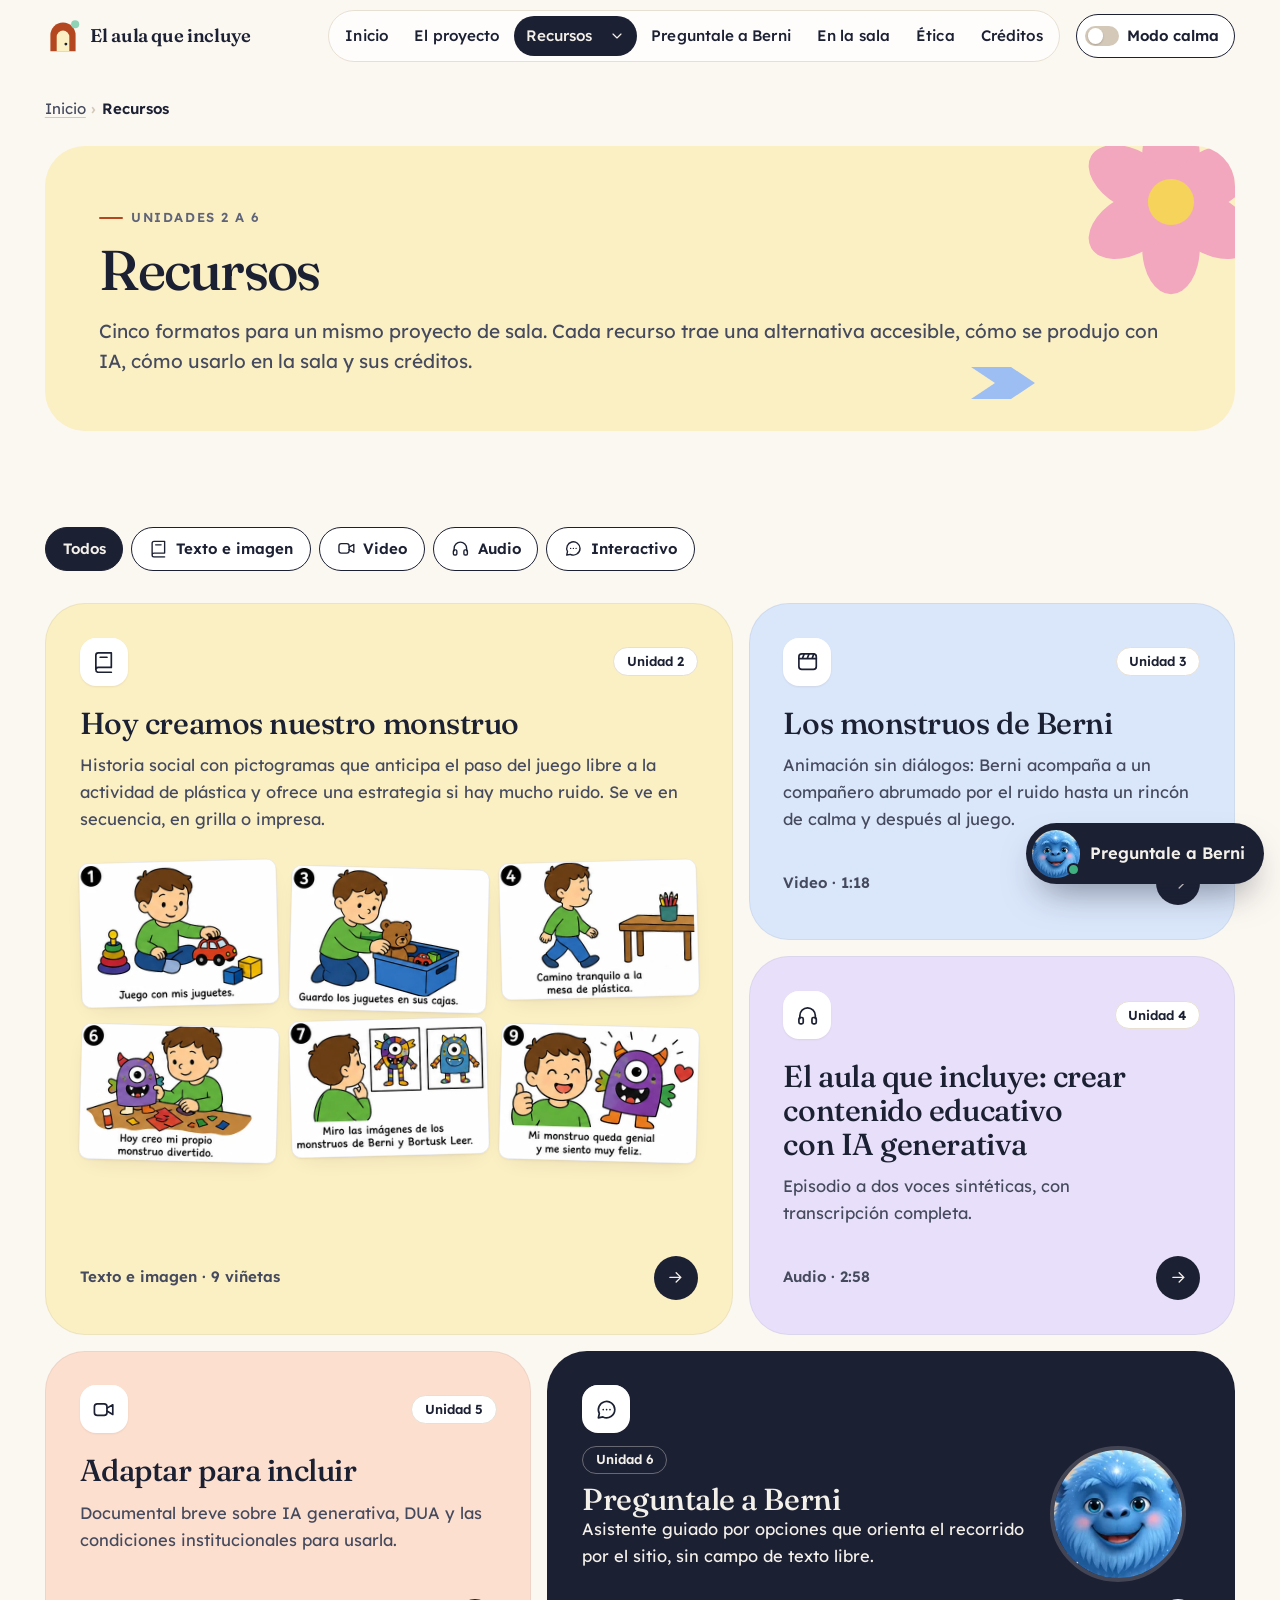
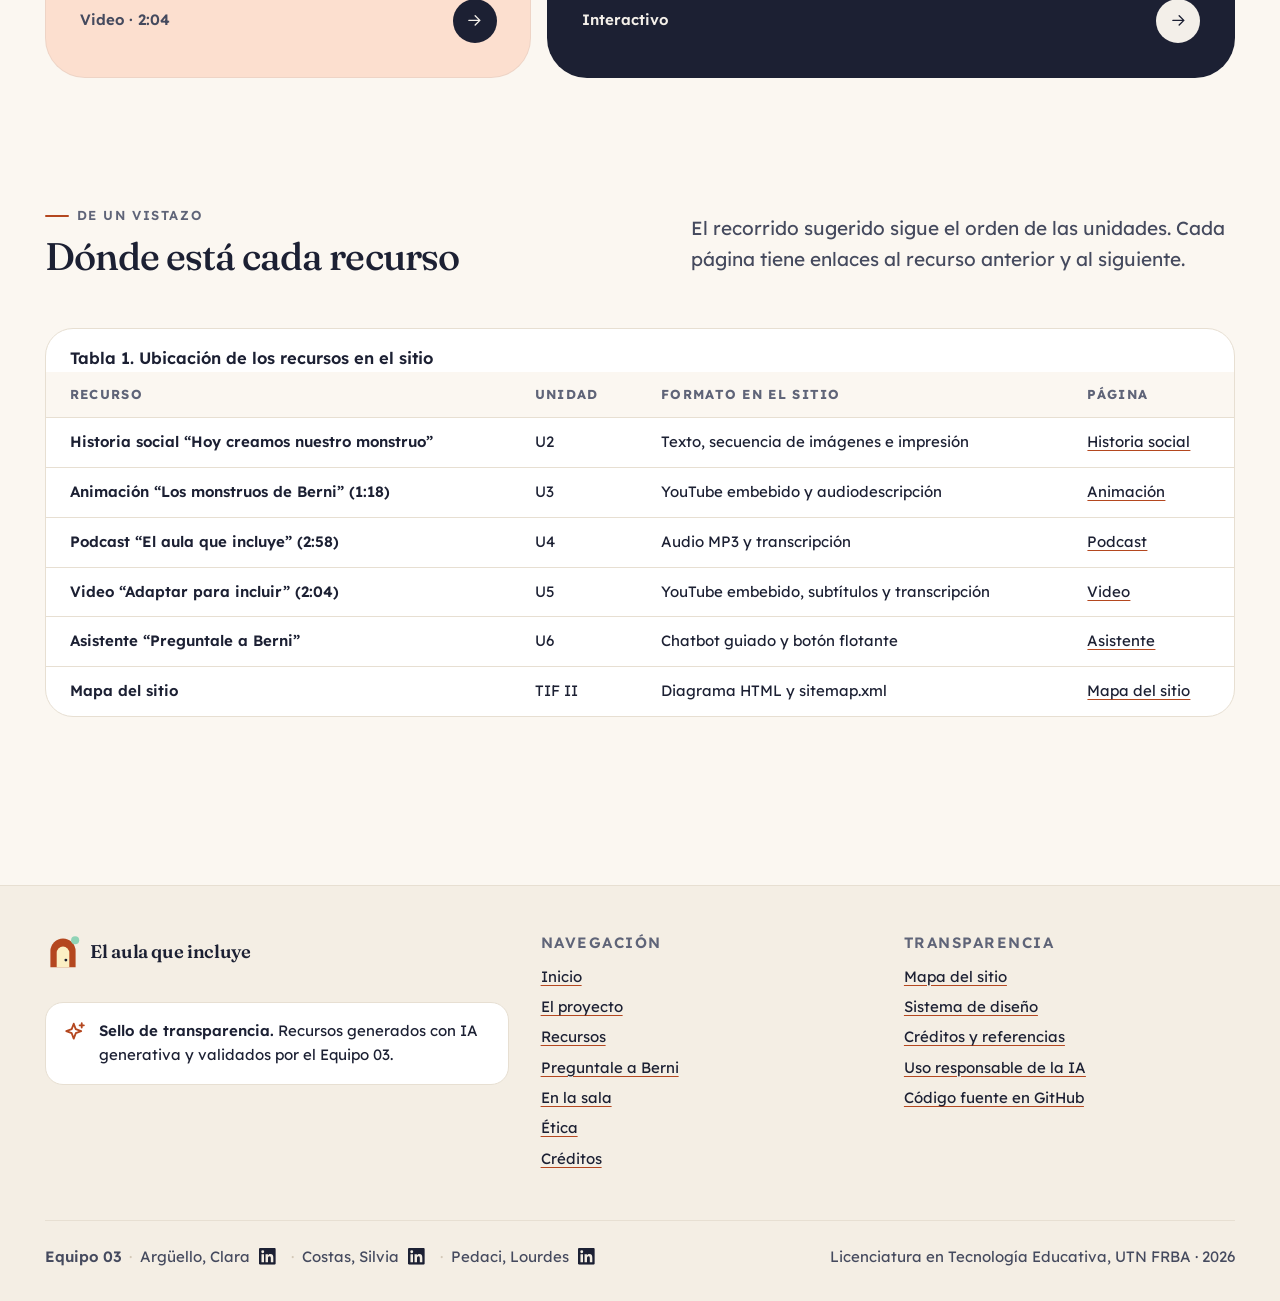
==== commit 7ce7eb77: "Agrega el LinkedIn de cada integrante en el pie Ícono de LinkedIn junto a cada nombre del Equipo 03," ====
--- a/recursos/index.html
+++ b/recursos/index.html
@@ -24,16 +24,16 @@
 <link rel="preconnect" href="https://fonts.googleapis.com">
 <link rel="preconnect" href="https://fonts.gstatic.com" crossorigin>
 <link rel="stylesheet" href="https://fonts.googleapis.com/css2?family=Lexend:wght@300..700&amp;family=Fraunces:ital,opsz,wght@0,9..144,300..700;1,9..144,300..700&amp;display=swap">
-<link rel="stylesheet" href="../assets/css/tokens.css?v=20261027m">
-<link rel="stylesheet" href="../assets/css/base.css?v=20261027m">
-<link rel="stylesheet" href="../assets/css/components.css?v=20261027m">
-<script src="../assets/js/calma.js?v=20261027m"></script>
-<script src="../assets/js/main.js?v=20261027m" defer></script>
-
-<script src="../assets/js/chatbot.js?v=20261027m" defer></script>
+<link rel="stylesheet" href="../assets/css/tokens.css?v=20261027o">
+<link rel="stylesheet" href="../assets/css/base.css?v=20261027o">
+<link rel="stylesheet" href="../assets/css/components.css?v=20261027o">
+<script src="../assets/js/calma.js?v=20261027o"></script>
+<script src="../assets/js/main.js?v=20261027o" defer></script>
+
+<script src="../assets/js/chatbot.js?v=20261027o" defer></script>
 </head>
 <body>
-<svg xmlns="http://www.w3.org/2000/svg" style="display:none" aria-hidden="true"><symbol id="i-arrow" viewBox="0 0 24 24"><path d="M5 12h14M13 6l6 6-6 6"/></symbol><symbol id="i-arrow-left" viewBox="0 0 24 24"><path d="M19 12H5M11 6l-6 6 6 6"/></symbol><symbol id="i-chevron" viewBox="0 0 24 24"><path d="M6 9l6 6 6-6"/></symbol><symbol id="i-menu" viewBox="0 0 24 24"><path d="M4 7h16M4 12h16M4 17h10"/></symbol><symbol id="i-close" viewBox="0 0 24 24"><path d="M6 6l12 12M18 6L6 18"/></symbol><symbol id="i-book" viewBox="0 0 24 24"><path d="M4 5.5A2.5 2.5 0 0 1 6.5 3H20v15H6.5A2.5 2.5 0 0 0 4 20.5zM4 20.5A2.5 2.5 0 0 0 6.5 23H20M8.5 7.5h7"/></symbol><symbol id="i-film" viewBox="0 0 24 24"><rect x="3" y="4" width="18" height="16" rx="3"/><path d="M3 9h18M8.5 4l-2 5M13.5 4l-2 5M18.5 4l-2 5"/></symbol><symbol id="i-headphones" viewBox="0 0 24 24"><path d="M4 15v-3a8 8 0 0 1 16 0v3"/><rect x="3" y="14" width="4.5" height="6.5" rx="1.6"/><rect x="16.5" y="14" width="4.5" height="6.5" rx="1.6"/></symbol><symbol id="i-video" viewBox="0 0 24 24"><rect x="2.5" y="6" width="13" height="12" rx="3"/><path d="M15.5 10.5l6-3.5v10l-6-3.5"/></symbol><symbol id="i-chat" viewBox="0 0 24 24"><path d="M20.5 12a8.5 8.5 0 0 1-12.3 7.6L3.5 20.5l1-4.4A8.5 8.5 0 1 1 20.5 12z"/><path d="M8.5 12h.01M12 12h.01M15.5 12h.01"/></symbol><symbol id="i-sparkle" viewBox="0 0 24 24"><path d="M11 3.5l1.9 5.1 5.1 1.9-5.1 1.9L11 17.5l-1.9-5.1L4 10.5l5.1-1.9zM18.5 3v4M16.5 5h4"/></symbol><symbol id="i-leaf" viewBox="0 0 24 24"><path d="M5 19.5C5 11 10 5 20 4.5c0 10-6 15-14.5 15"/><path d="M5 19.5l7.5-7.5"/></symbol><symbol id="i-print" viewBox="0 0 24 24"><path d="M7 9V3.5h10V9"/><rect x="3" y="9" width="18" height="8" rx="2"/><path d="M7 14h10v6.5H7z"/></symbol><symbol id="i-download" viewBox="0 0 24 24"><path d="M12 3.5v11.5M7 10l5 5 5-5M4.5 20.5h15"/></symbol><symbol id="i-play" viewBox="0 0 24 24"><path d="M8 5.5v13l11-6.5z" fill="currentColor" stroke="none"/></symbol><symbol id="i-external" viewBox="0 0 24 24"><path d="M14 4h6v6M20 4l-9 9M18 14v5a1 1 0 0 1-1 1H5a1 1 0 0 1-1-1V7a1 1 0 0 1 1-1h5"/></symbol><symbol id="i-plus" viewBox="0 0 24 24"><path d="M12 5v14M5 12h14"/></symbol><symbol id="i-check" viewBox="0 0 24 24"><path d="M5 12.5l4.5 4.5L19 7"/></symbol><symbol id="i-users" viewBox="0 0 24 24"><circle cx="9" cy="8" r="3.2"/><path d="M3 19.5c.8-3.4 3.2-5 6-5s5.2 1.6 6 5"/><circle cx="17" cy="9" r="2.4"/><path d="M16.5 14c2.3 0 3.9 1.3 4.5 4"/></symbol><symbol id="i-eye" viewBox="0 0 24 24"><path d="M2.5 12S6 5.5 12 5.5 21.5 12 21.5 12 18 18.5 12 18.5 2.5 12 2.5 12z"/><circle cx="12" cy="12" r="3"/></symbol><symbol id="i-shield" viewBox="0 0 24 24"><path d="M12 3l7.5 3v5.5c0 4.5-3.2 8.3-7.5 9.5-4.3-1.2-7.5-5-7.5-9.5V6z"/><path d="M9 12l2 2 4-4"/></symbol><symbol id="i-scale" viewBox="0 0 24 24"><path d="M12 4v16M7 20h10M5 7h14M5 7l-2.5 6a2.5 2.5 0 0 0 5 0zM19 7l-2.5 6a2.5 2.5 0 0 0 5 0z"/></symbol><symbol id="i-lock" viewBox="0 0 24 24"><rect x="5" y="11" width="14" height="9.5" rx="2.5"/><path d="M8 11V8a4 4 0 0 1 8 0v3"/></symbol><symbol id="i-map" viewBox="0 0 24 24"><path d="M9 4L3 6.5V20l6-2.5 6 2.5 6-2.5V4l-6 2.5zM9 4v13.5M15 6.5V20"/></symbol><symbol id="i-heart" viewBox="0 0 24 24"><path d="M12 20s-7.5-4.6-7.5-10A4.3 4.3 0 0 1 12 7.4 4.3 4.3 0 0 1 19.5 10C19.5 15.4 12 20 12 20z"/></symbol><symbol id="i-info" viewBox="0 0 24 24"><circle cx="12" cy="12" r="9"/><path d="M12 11v5.5M12 7.5h.01"/></symbol><symbol id="i-clock" viewBox="0 0 24 24"><circle cx="12" cy="12" r="9"/><path d="M12 7v5l3 2"/></symbol><symbol id="i-grid" viewBox="0 0 24 24"><rect x="4" y="4" width="6.5" height="6.5" rx="1.5"/><rect x="13.5" y="4" width="6.5" height="6.5" rx="1.5"/><rect x="4" y="13.5" width="6.5" height="6.5" rx="1.5"/><rect x="13.5" y="13.5" width="6.5" height="6.5" rx="1.5"/></symbol><symbol id="i-slides" viewBox="0 0 24 24"><rect x="6" y="4.5" width="12" height="15" rx="2"/><path d="M2.5 8v8M21.5 8v8"/></symbol><symbol id="i-home" viewBox="0 0 24 24"><path d="M4 11l8-7 8 7v9H15v-6H9v6H4z"/></symbol><symbol id="i-blocks" viewBox="0 0 24 24"><rect x="3.5" y="12" width="7.5" height="8.5" rx="1.5"/><rect x="13" y="12" width="7.5" height="8.5" rx="1.5"/><rect x="8.25" y="3.5" width="7.5" height="8.5" rx="1.5"/></symbol><symbol id="i-scale-balance" viewBox="0 0 24 24"><path d="M3 12h18"/></symbol><symbol id="i-compass" viewBox="0 0 24 24"><circle cx="12" cy="12" r="9"/><path d="M15.5 8.5l-2 5-5 2 2-5z"/></symbol></svg>
+<svg xmlns="http://www.w3.org/2000/svg" style="display:none" aria-hidden="true"><symbol id="i-arrow" viewBox="0 0 24 24"><path d="M5 12h14M13 6l6 6-6 6"/></symbol><symbol id="i-arrow-left" viewBox="0 0 24 24"><path d="M19 12H5M11 6l-6 6 6 6"/></symbol><symbol id="i-chevron" viewBox="0 0 24 24"><path d="M6 9l6 6 6-6"/></symbol><symbol id="i-menu" viewBox="0 0 24 24"><path d="M4 7h16M4 12h16M4 17h10"/></symbol><symbol id="i-close" viewBox="0 0 24 24"><path d="M6 6l12 12M18 6L6 18"/></symbol><symbol id="i-book" viewBox="0 0 24 24"><path d="M4 5.5A2.5 2.5 0 0 1 6.5 3H20v15H6.5A2.5 2.5 0 0 0 4 20.5zM4 20.5A2.5 2.5 0 0 0 6.5 23H20M8.5 7.5h7"/></symbol><symbol id="i-film" viewBox="0 0 24 24"><rect x="3" y="4" width="18" height="16" rx="3"/><path d="M3 9h18M8.5 4l-2 5M13.5 4l-2 5M18.5 4l-2 5"/></symbol><symbol id="i-headphones" viewBox="0 0 24 24"><path d="M4 15v-3a8 8 0 0 1 16 0v3"/><rect x="3" y="14" width="4.5" height="6.5" rx="1.6"/><rect x="16.5" y="14" width="4.5" height="6.5" rx="1.6"/></symbol><symbol id="i-video" viewBox="0 0 24 24"><rect x="2.5" y="6" width="13" height="12" rx="3"/><path d="M15.5 10.5l6-3.5v10l-6-3.5"/></symbol><symbol id="i-chat" viewBox="0 0 24 24"><path d="M20.5 12a8.5 8.5 0 0 1-12.3 7.6L3.5 20.5l1-4.4A8.5 8.5 0 1 1 20.5 12z"/><path d="M8.5 12h.01M12 12h.01M15.5 12h.01"/></symbol><symbol id="i-sparkle" viewBox="0 0 24 24"><path d="M11 3.5l1.9 5.1 5.1 1.9-5.1 1.9L11 17.5l-1.9-5.1L4 10.5l5.1-1.9zM18.5 3v4M16.5 5h4"/></symbol><symbol id="i-leaf" viewBox="0 0 24 24"><path d="M5 19.5C5 11 10 5 20 4.5c0 10-6 15-14.5 15"/><path d="M5 19.5l7.5-7.5"/></symbol><symbol id="i-print" viewBox="0 0 24 24"><path d="M7 9V3.5h10V9"/><rect x="3" y="9" width="18" height="8" rx="2"/><path d="M7 14h10v6.5H7z"/></symbol><symbol id="i-download" viewBox="0 0 24 24"><path d="M12 3.5v11.5M7 10l5 5 5-5M4.5 20.5h15"/></symbol><symbol id="i-play" viewBox="0 0 24 24"><path d="M8 5.5v13l11-6.5z" fill="currentColor" stroke="none"/></symbol><symbol id="i-external" viewBox="0 0 24 24"><path d="M14 4h6v6M20 4l-9 9M18 14v5a1 1 0 0 1-1 1H5a1 1 0 0 1-1-1V7a1 1 0 0 1 1-1h5"/></symbol><symbol id="i-plus" viewBox="0 0 24 24"><path d="M12 5v14M5 12h14"/></symbol><symbol id="i-check" viewBox="0 0 24 24"><path d="M5 12.5l4.5 4.5L19 7"/></symbol><symbol id="i-users" viewBox="0 0 24 24"><circle cx="9" cy="8" r="3.2"/><path d="M3 19.5c.8-3.4 3.2-5 6-5s5.2 1.6 6 5"/><circle cx="17" cy="9" r="2.4"/><path d="M16.5 14c2.3 0 3.9 1.3 4.5 4"/></symbol><symbol id="i-eye" viewBox="0 0 24 24"><path d="M2.5 12S6 5.5 12 5.5 21.5 12 21.5 12 18 18.5 12 18.5 2.5 12 2.5 12z"/><circle cx="12" cy="12" r="3"/></symbol><symbol id="i-shield" viewBox="0 0 24 24"><path d="M12 3l7.5 3v5.5c0 4.5-3.2 8.3-7.5 9.5-4.3-1.2-7.5-5-7.5-9.5V6z"/><path d="M9 12l2 2 4-4"/></symbol><symbol id="i-scale" viewBox="0 0 24 24"><path d="M12 4v16M7 20h10M5 7h14M5 7l-2.5 6a2.5 2.5 0 0 0 5 0zM19 7l-2.5 6a2.5 2.5 0 0 0 5 0z"/></symbol><symbol id="i-lock" viewBox="0 0 24 24"><rect x="5" y="11" width="14" height="9.5" rx="2.5"/><path d="M8 11V8a4 4 0 0 1 8 0v3"/></symbol><symbol id="i-map" viewBox="0 0 24 24"><path d="M9 4L3 6.5V20l6-2.5 6 2.5 6-2.5V4l-6 2.5zM9 4v13.5M15 6.5V20"/></symbol><symbol id="i-heart" viewBox="0 0 24 24"><path d="M12 20s-7.5-4.6-7.5-10A4.3 4.3 0 0 1 12 7.4 4.3 4.3 0 0 1 19.5 10C19.5 15.4 12 20 12 20z"/></symbol><symbol id="i-info" viewBox="0 0 24 24"><circle cx="12" cy="12" r="9"/><path d="M12 11v5.5M12 7.5h.01"/></symbol><symbol id="i-clock" viewBox="0 0 24 24"><circle cx="12" cy="12" r="9"/><path d="M12 7v5l3 2"/></symbol><symbol id="i-grid" viewBox="0 0 24 24"><rect x="4" y="4" width="6.5" height="6.5" rx="1.5"/><rect x="13.5" y="4" width="6.5" height="6.5" rx="1.5"/><rect x="4" y="13.5" width="6.5" height="6.5" rx="1.5"/><rect x="13.5" y="13.5" width="6.5" height="6.5" rx="1.5"/></symbol><symbol id="i-slides" viewBox="0 0 24 24"><rect x="6" y="4.5" width="12" height="15" rx="2"/><path d="M2.5 8v8M21.5 8v8"/></symbol><symbol id="i-home" viewBox="0 0 24 24"><path d="M4 11l8-7 8 7v9H15v-6H9v6H4z"/></symbol><symbol id="i-blocks" viewBox="0 0 24 24"><rect x="3.5" y="12" width="7.5" height="8.5" rx="1.5"/><rect x="13" y="12" width="7.5" height="8.5" rx="1.5"/><rect x="8.25" y="3.5" width="7.5" height="8.5" rx="1.5"/></symbol><symbol id="i-scale-balance" viewBox="0 0 24 24"><path d="M3 12h18"/></symbol><symbol id="i-compass" viewBox="0 0 24 24"><circle cx="12" cy="12" r="9"/><path d="M15.5 8.5l-2 5-5 2 2-5z"/></symbol><symbol id="i-linkedin" viewBox="0 0 24 24"><path fill="currentColor" stroke="none" d="M20.45 20.45h-3.56v-5.57c0-1.33-.02-3.04-1.85-3.04-1.86 0-2.14 1.45-2.14 2.94v5.67H9.35V9h3.41v1.56h.05c.48-.9 1.64-1.85 3.37-1.85 3.6 0 4.27 2.37 4.27 5.46v6.28zM5.34 7.43a2.06 2.06 0 1 1 0-4.13 2.06 2.06 0 0 1 0 4.13zM7.12 20.45H3.56V9h3.56v11.45zM22.22 0H1.77C.79 0 0 .77 0 1.73v20.54C0 23.23.79 24 1.77 24h20.45c.98 0 1.78-.77 1.78-1.73V1.73C24 .77 23.2 0 22.22 0z"/></symbol></svg>
 <a class="skip-link" href="#contenido">Saltar al contenido</a>
 <header class="site-header">
   <div class="wrap site-header__inner">
@@ -178,7 +178,7 @@
       </ul></nav>
     </div>
     <div class="site-footer__bottom">
-      <p><strong>Equipo 03</strong> · Argüello, Clara · Costas, Silvia · Pedaci, Lourdes</p>
+      <p class="team-links"><strong>Equipo 03</strong><span class="team-links__item"><span class="team-links__sep" aria-hidden="true">·</span>Argüello, Clara<a class="team-links__in" href="https://www.linkedin.com/in/clara-arg%C3%BCello-684894367" target="_blank" rel="noopener noreferrer"><svg class="icon icon--fill" aria-hidden="true" focusable="false"><use href="#i-linkedin"/></svg><span class="visually-hidden">Perfil de LinkedIn de Clara Argüello (se abre en una pestaña nueva)</span></a></span><span class="team-links__item"><span class="team-links__sep" aria-hidden="true">·</span>Costas, Silvia<a class="team-links__in" href="https://www.linkedin.com/in/silvia-costas/" target="_blank" rel="noopener noreferrer"><svg class="icon icon--fill" aria-hidden="true" focusable="false"><use href="#i-linkedin"/></svg><span class="visually-hidden">Perfil de LinkedIn de Silvia Costas (se abre en una pestaña nueva)</span></a></span><span class="team-links__item"><span class="team-links__sep" aria-hidden="true">·</span>Pedaci, Lourdes<a class="team-links__in" href="https://www.linkedin.com/in/lourdes-pedaci" target="_blank" rel="noopener noreferrer"><svg class="icon icon--fill" aria-hidden="true" focusable="false"><use href="#i-linkedin"/></svg><span class="visually-hidden">Perfil de LinkedIn de Lourdes Pedaci (se abre en una pestaña nueva)</span></a></span></p>
       <p>Licenciatura en Tecnología Educativa, UTN FRBA · 2026</p>
     </div>
   </div>
--- a/assets/css/components.css
+++ b/assets/css/components.css
@@ -1428,3 +1428,72 @@
 .nav__pair:has(.is-active, [aria-current="page"]):hover > .nav__link { color: var(--c-on-ink); }
 .nav__pair:has(.is-active, [aria-current="page"]) > .nav__link:hover { background: transparent; }
 .nav__pair:has([aria-expanded="true"]) { background: var(--c-bg-deep); }
+
+/* ==========================================================================
+   Figura TPACK: rótulos dentro de cada zona y animación de armado
+   ========================================================================== */
+.tpack { overflow: visible; }
+.tpack text { font-family: var(--f-body); fill: var(--c-ink); }
+.tpack .tpack__name { font-size: 17px; font-weight: 600; }
+.tpack .tpack__sub { font-size: 14px; fill: var(--c-ink-soft); }
+.tpack .tpack__pair { font-size: 15px; font-weight: 600; letter-spacing: 0.04em; }
+.tpack .tpack__core-txt { font-size: 14px; font-weight: 600; fill: #F3EFE9; letter-spacing: 0.04em; }
+.tpack__circles { mix-blend-mode: multiply; }
+.tpack__c, .tpack__core, .tpack__pulse { transform-box: fill-box; transform-origin: center; }
+
+.js .tpack:not(.is-in) .tpack__c,
+.js .tpack:not(.is-in) .tpack__lbl,
+.js .tpack:not(.is-in) .tpack__core { opacity: 0; }
+.js .tpack.is-in .tpack__c { animation: tp-circle 1s var(--ease-spring) var(--d) both; }
+.js .tpack.is-in .tpack__lbl { animation: tp-fade 0.6s var(--ease-out) var(--d) both; }
+.js .tpack.is-in .tpack__core { animation: tp-pop 0.7s var(--ease-spring) var(--d) both; }
+.js .tpack.is-in .tpack__pulse { animation: tp-pulse 2.8s ease-out 2.4s infinite; }
+@keyframes tp-circle { from { opacity: 0; transform: scale(0.4); } to { opacity: 1; transform: none; } }
+@keyframes tp-fade { from { opacity: 0; transform: translateY(6px); } to { opacity: 1; transform: none; } }
+@keyframes tp-pop { from { opacity: 0; transform: scale(0.2); } to { opacity: 1; transform: none; } }
+@keyframes tp-pulse { 0% { opacity: 0.55; transform: scale(1); } 100% { opacity: 0; transform: scale(2.1); } }
+.tpack.reveal { opacity: 1 !important; transform: none !important; }
+[data-calma="on"] .tpack .tpack__c, [data-calma="on"] .tpack .tpack__lbl, [data-calma="on"] .tpack .tpack__core { opacity: 1 !important; }
+[data-calma="on"] .tpack__pulse { display: none; }
+
+.tpack-legend { display: grid; gap: var(--s-2); margin: var(--s-5) 0 0; }
+@media (min-width: 720px) { .tpack-legend { grid-template-columns: repeat(2, minmax(0, 1fr)); } }
+.tpack-legend > div { display: grid; grid-template-columns: 4.5rem 1fr; gap: var(--s-3); align-items: start; padding: var(--s-3) var(--s-4); border-radius: var(--r-md); background: var(--tint); }
+.tpack-legend dt { font-weight: 600; }
+.tpack-legend dd { margin: 0; font-size: var(--fs-sm); color: var(--c-ink-soft); }
+.tpack-legend__core { background: var(--c-ink) !important; }
+.tpack-legend__core dt, .tpack-legend__core dd { color: var(--c-on-ink); }
+
+/* Ideas clave resaltadas en los textos explicativos */
+mark.key {
+  padding: 0 0.12em;
+  margin: 0 -0.04em;
+  border-radius: 0.2em;
+  background: linear-gradient(transparent 56%, color-mix(in srgb, var(--d-star) 55%, transparent) 56%);
+  color: inherit;
+  font-weight: 600;
+  -webkit-box-decoration-break: clone;
+  box-decoration-break: clone;
+}
+.ink-panel mark.key, .prompt mark.key { background: linear-gradient(transparent 60%, rgba(244, 183, 154, 0.38) 60%); color: var(--c-on-ink); }
+[data-calma="on"] mark.key { background: none; text-decoration: underline; text-decoration-color: var(--c-line-strong); text-decoration-thickness: 2px; text-underline-offset: 0.18em; }
+@media print { mark.key { background: none; font-weight: 700; } }
+
+/* Integrantes con enlace a LinkedIn en el pie */
+.team-links { display: flex; flex-wrap: wrap; align-items: center; gap: 0.15rem 0; }
+.team-links__item { display: inline-flex; align-items: center; white-space: nowrap; }
+.team-links__sep { margin-inline: 0.5em; color: var(--c-line-strong); }
+.team-links__in {
+  display: inline-grid;
+  place-items: center;
+  width: 44px;
+  height: 44px;
+  margin: -10px -6px -10px -4px;
+  border-radius: 50%;
+  color: #0A66C2;
+  text-decoration: none;
+  transition: background-color var(--dur) var(--ease-out), transform var(--dur) var(--ease-spring);
+}
+.team-links__in .icon { width: 1.05rem; height: 1.05rem; }
+.team-links__in:hover { background: var(--c-surface); color: #004182; transform: translateY(-1px); }
+[data-calma="on"] .team-links__in { color: var(--c-ink-soft); }
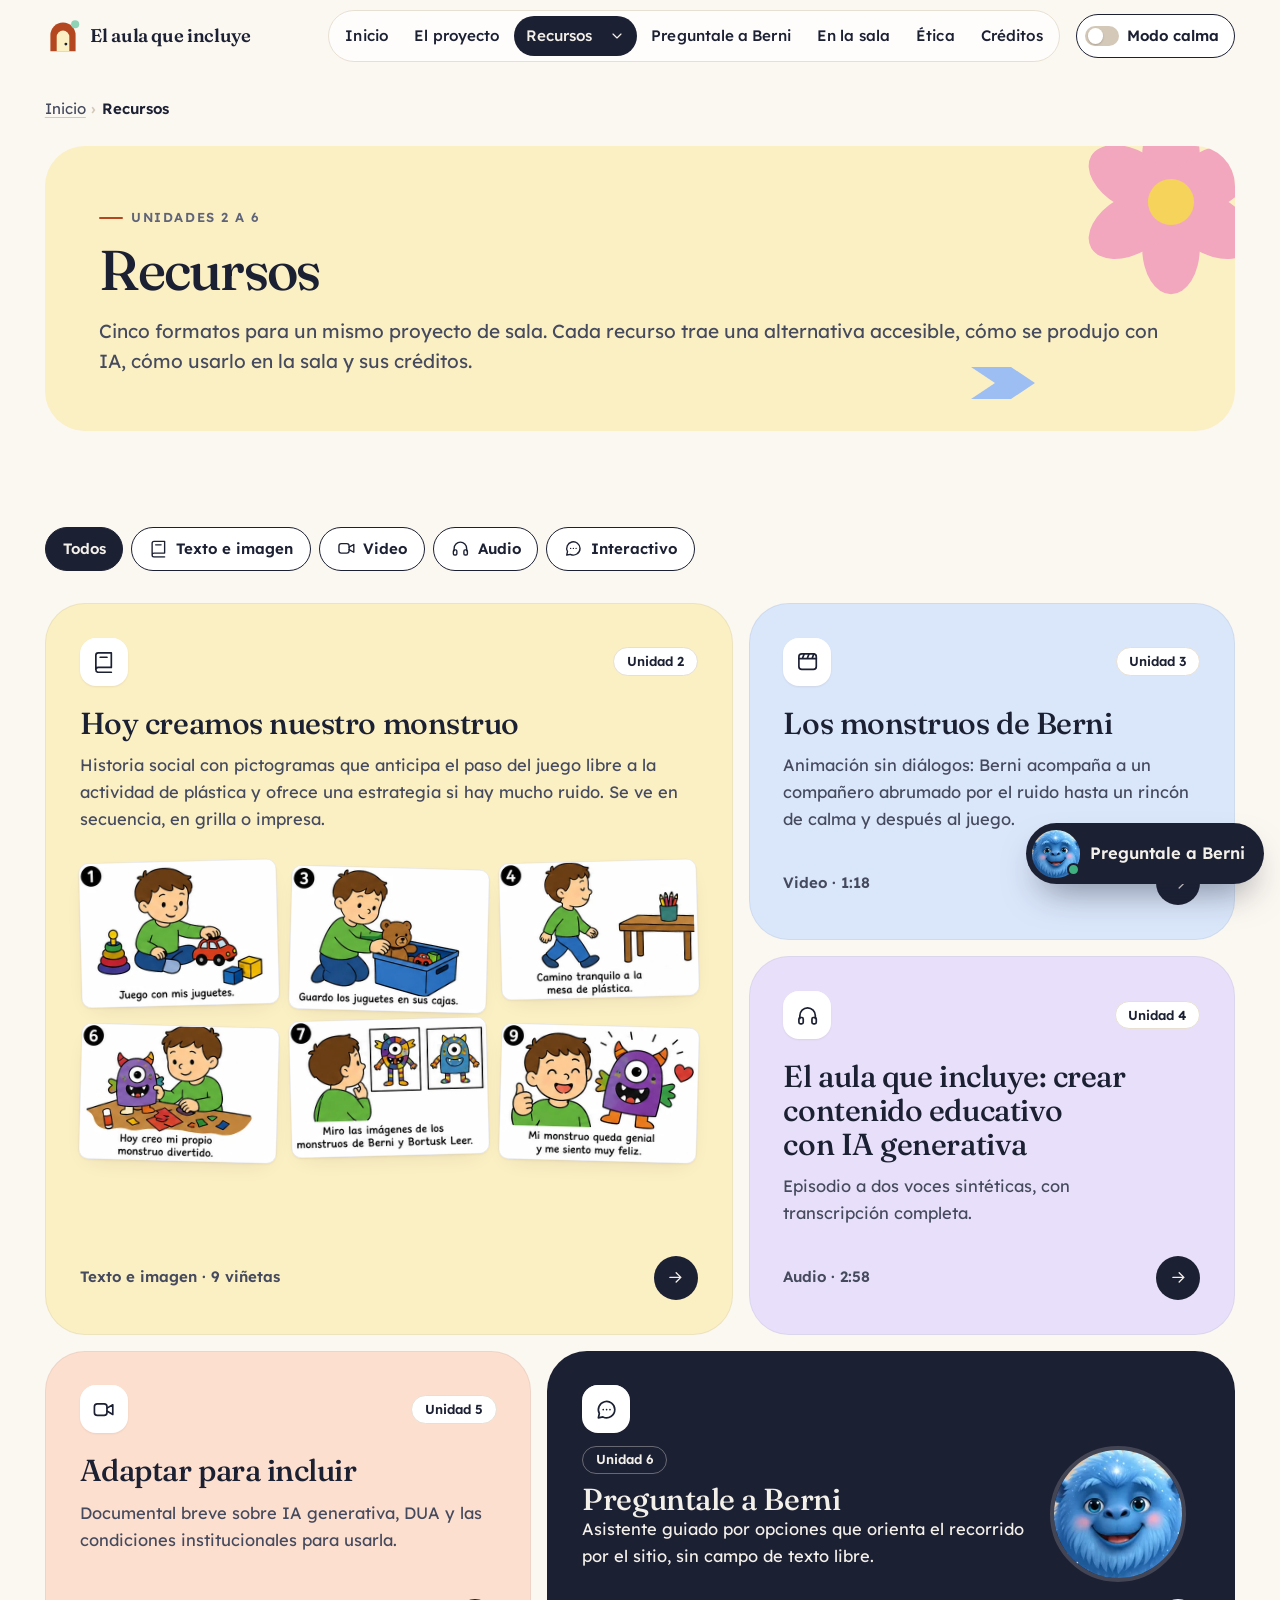
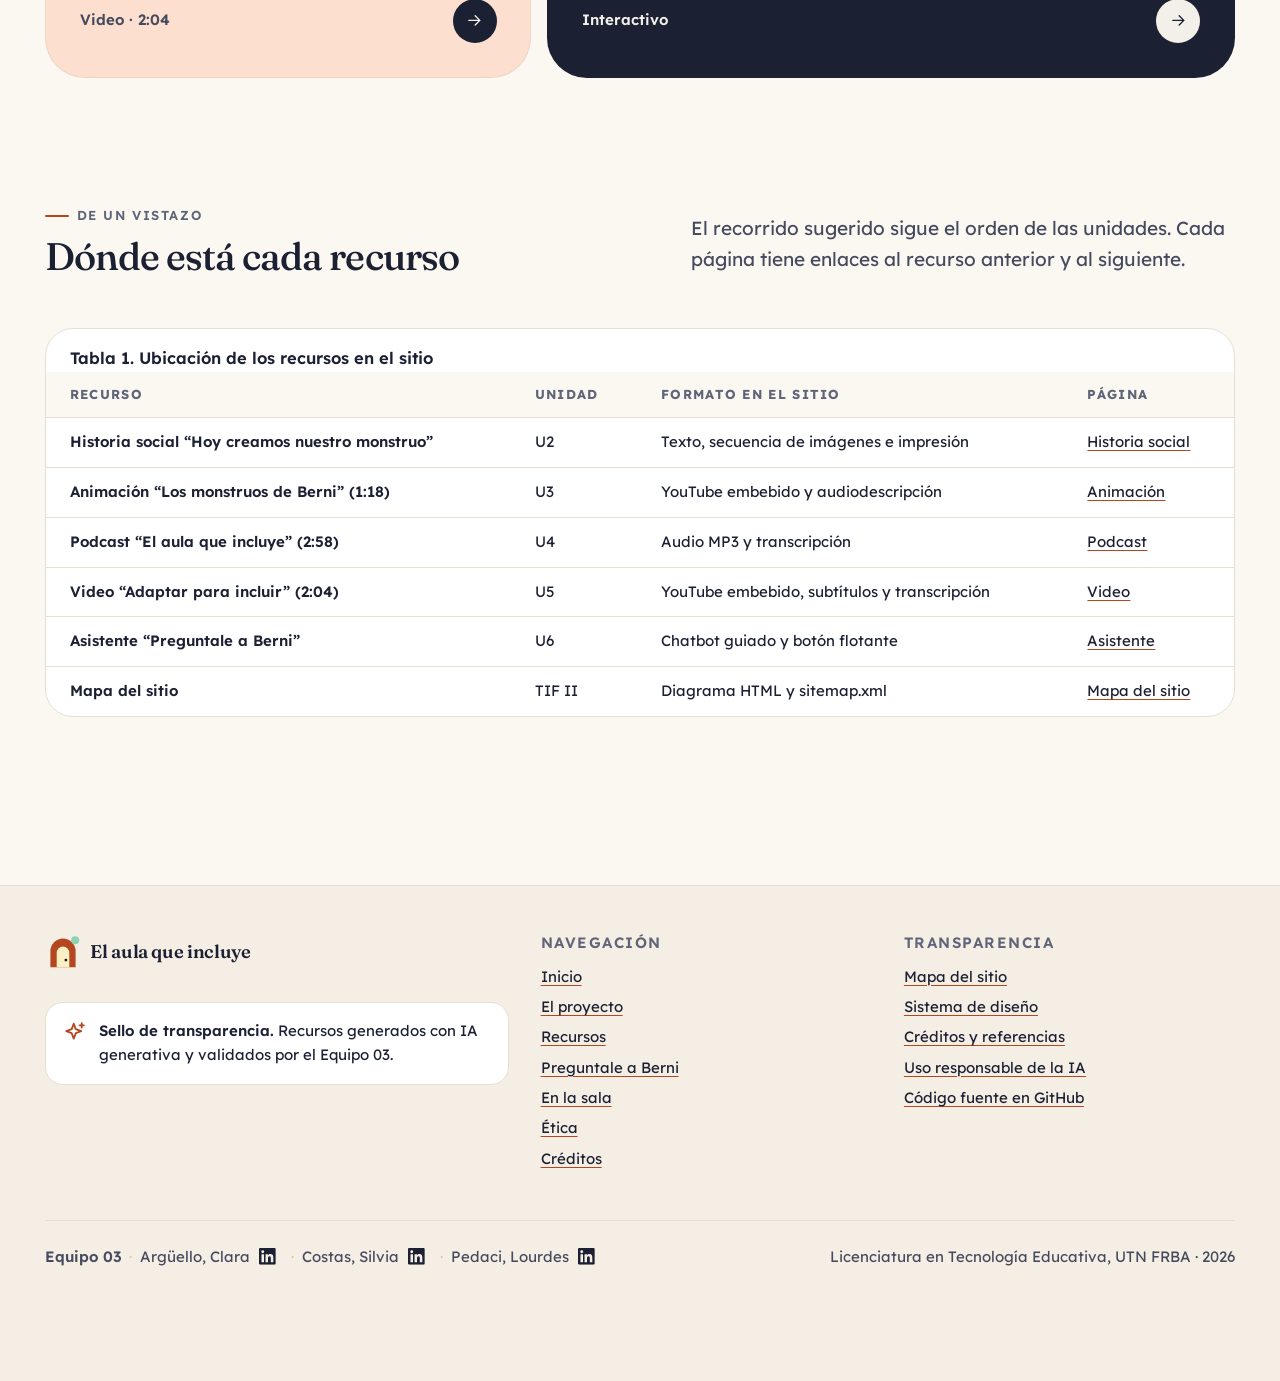
==== commit c138e3e9: "Ordena el pie en mobile y deja lugar al botón del asistente Integrantes uno por línea sin separadore" ====
--- a/recursos/index.html
+++ b/recursos/index.html
@@ -24,13 +24,13 @@
 <link rel="preconnect" href="https://fonts.googleapis.com">
 <link rel="preconnect" href="https://fonts.gstatic.com" crossorigin>
 <link rel="stylesheet" href="https://fonts.googleapis.com/css2?family=Lexend:wght@300..700&amp;family=Fraunces:ital,opsz,wght@0,9..144,300..700;1,9..144,300..700&amp;display=swap">
-<link rel="stylesheet" href="../assets/css/tokens.css?v=20261027o">
-<link rel="stylesheet" href="../assets/css/base.css?v=20261027o">
-<link rel="stylesheet" href="../assets/css/components.css?v=20261027o">
-<script src="../assets/js/calma.js?v=20261027o"></script>
-<script src="../assets/js/main.js?v=20261027o" defer></script>
-
-<script src="../assets/js/chatbot.js?v=20261027o" defer></script>
+<link rel="stylesheet" href="../assets/css/tokens.css?v=20261028a">
+<link rel="stylesheet" href="../assets/css/base.css?v=20261028a">
+<link rel="stylesheet" href="../assets/css/components.css?v=20261028a">
+<script src="../assets/js/calma.js?v=20261028a"></script>
+<script src="../assets/js/main.js?v=20261028a" defer></script>
+
+<script src="../assets/js/chatbot.js?v=20261028a" defer></script>
 </head>
 <body>
 <svg xmlns="http://www.w3.org/2000/svg" style="display:none" aria-hidden="true"><symbol id="i-arrow" viewBox="0 0 24 24"><path d="M5 12h14M13 6l6 6-6 6"/></symbol><symbol id="i-arrow-left" viewBox="0 0 24 24"><path d="M19 12H5M11 6l-6 6 6 6"/></symbol><symbol id="i-chevron" viewBox="0 0 24 24"><path d="M6 9l6 6 6-6"/></symbol><symbol id="i-menu" viewBox="0 0 24 24"><path d="M4 7h16M4 12h16M4 17h10"/></symbol><symbol id="i-close" viewBox="0 0 24 24"><path d="M6 6l12 12M18 6L6 18"/></symbol><symbol id="i-book" viewBox="0 0 24 24"><path d="M4 5.5A2.5 2.5 0 0 1 6.5 3H20v15H6.5A2.5 2.5 0 0 0 4 20.5zM4 20.5A2.5 2.5 0 0 0 6.5 23H20M8.5 7.5h7"/></symbol><symbol id="i-film" viewBox="0 0 24 24"><rect x="3" y="4" width="18" height="16" rx="3"/><path d="M3 9h18M8.5 4l-2 5M13.5 4l-2 5M18.5 4l-2 5"/></symbol><symbol id="i-headphones" viewBox="0 0 24 24"><path d="M4 15v-3a8 8 0 0 1 16 0v3"/><rect x="3" y="14" width="4.5" height="6.5" rx="1.6"/><rect x="16.5" y="14" width="4.5" height="6.5" rx="1.6"/></symbol><symbol id="i-video" viewBox="0 0 24 24"><rect x="2.5" y="6" width="13" height="12" rx="3"/><path d="M15.5 10.5l6-3.5v10l-6-3.5"/></symbol><symbol id="i-chat" viewBox="0 0 24 24"><path d="M20.5 12a8.5 8.5 0 0 1-12.3 7.6L3.5 20.5l1-4.4A8.5 8.5 0 1 1 20.5 12z"/><path d="M8.5 12h.01M12 12h.01M15.5 12h.01"/></symbol><symbol id="i-sparkle" viewBox="0 0 24 24"><path d="M11 3.5l1.9 5.1 5.1 1.9-5.1 1.9L11 17.5l-1.9-5.1L4 10.5l5.1-1.9zM18.5 3v4M16.5 5h4"/></symbol><symbol id="i-leaf" viewBox="0 0 24 24"><path d="M5 19.5C5 11 10 5 20 4.5c0 10-6 15-14.5 15"/><path d="M5 19.5l7.5-7.5"/></symbol><symbol id="i-print" viewBox="0 0 24 24"><path d="M7 9V3.5h10V9"/><rect x="3" y="9" width="18" height="8" rx="2"/><path d="M7 14h10v6.5H7z"/></symbol><symbol id="i-download" viewBox="0 0 24 24"><path d="M12 3.5v11.5M7 10l5 5 5-5M4.5 20.5h15"/></symbol><symbol id="i-play" viewBox="0 0 24 24"><path d="M8 5.5v13l11-6.5z" fill="currentColor" stroke="none"/></symbol><symbol id="i-external" viewBox="0 0 24 24"><path d="M14 4h6v6M20 4l-9 9M18 14v5a1 1 0 0 1-1 1H5a1 1 0 0 1-1-1V7a1 1 0 0 1 1-1h5"/></symbol><symbol id="i-plus" viewBox="0 0 24 24"><path d="M12 5v14M5 12h14"/></symbol><symbol id="i-check" viewBox="0 0 24 24"><path d="M5 12.5l4.5 4.5L19 7"/></symbol><symbol id="i-users" viewBox="0 0 24 24"><circle cx="9" cy="8" r="3.2"/><path d="M3 19.5c.8-3.4 3.2-5 6-5s5.2 1.6 6 5"/><circle cx="17" cy="9" r="2.4"/><path d="M16.5 14c2.3 0 3.9 1.3 4.5 4"/></symbol><symbol id="i-eye" viewBox="0 0 24 24"><path d="M2.5 12S6 5.5 12 5.5 21.5 12 21.5 12 18 18.5 12 18.5 2.5 12 2.5 12z"/><circle cx="12" cy="12" r="3"/></symbol><symbol id="i-shield" viewBox="0 0 24 24"><path d="M12 3l7.5 3v5.5c0 4.5-3.2 8.3-7.5 9.5-4.3-1.2-7.5-5-7.5-9.5V6z"/><path d="M9 12l2 2 4-4"/></symbol><symbol id="i-scale" viewBox="0 0 24 24"><path d="M12 4v16M7 20h10M5 7h14M5 7l-2.5 6a2.5 2.5 0 0 0 5 0zM19 7l-2.5 6a2.5 2.5 0 0 0 5 0z"/></symbol><symbol id="i-lock" viewBox="0 0 24 24"><rect x="5" y="11" width="14" height="9.5" rx="2.5"/><path d="M8 11V8a4 4 0 0 1 8 0v3"/></symbol><symbol id="i-map" viewBox="0 0 24 24"><path d="M9 4L3 6.5V20l6-2.5 6 2.5 6-2.5V4l-6 2.5zM9 4v13.5M15 6.5V20"/></symbol><symbol id="i-heart" viewBox="0 0 24 24"><path d="M12 20s-7.5-4.6-7.5-10A4.3 4.3 0 0 1 12 7.4 4.3 4.3 0 0 1 19.5 10C19.5 15.4 12 20 12 20z"/></symbol><symbol id="i-info" viewBox="0 0 24 24"><circle cx="12" cy="12" r="9"/><path d="M12 11v5.5M12 7.5h.01"/></symbol><symbol id="i-clock" viewBox="0 0 24 24"><circle cx="12" cy="12" r="9"/><path d="M12 7v5l3 2"/></symbol><symbol id="i-grid" viewBox="0 0 24 24"><rect x="4" y="4" width="6.5" height="6.5" rx="1.5"/><rect x="13.5" y="4" width="6.5" height="6.5" rx="1.5"/><rect x="4" y="13.5" width="6.5" height="6.5" rx="1.5"/><rect x="13.5" y="13.5" width="6.5" height="6.5" rx="1.5"/></symbol><symbol id="i-slides" viewBox="0 0 24 24"><rect x="6" y="4.5" width="12" height="15" rx="2"/><path d="M2.5 8v8M21.5 8v8"/></symbol><symbol id="i-home" viewBox="0 0 24 24"><path d="M4 11l8-7 8 7v9H15v-6H9v6H4z"/></symbol><symbol id="i-blocks" viewBox="0 0 24 24"><rect x="3.5" y="12" width="7.5" height="8.5" rx="1.5"/><rect x="13" y="12" width="7.5" height="8.5" rx="1.5"/><rect x="8.25" y="3.5" width="7.5" height="8.5" rx="1.5"/></symbol><symbol id="i-scale-balance" viewBox="0 0 24 24"><path d="M3 12h18"/></symbol><symbol id="i-compass" viewBox="0 0 24 24"><circle cx="12" cy="12" r="9"/><path d="M15.5 8.5l-2 5-5 2 2-5z"/></symbol><symbol id="i-linkedin" viewBox="0 0 24 24"><path fill="currentColor" stroke="none" d="M20.45 20.45h-3.56v-5.57c0-1.33-.02-3.04-1.85-3.04-1.86 0-2.14 1.45-2.14 2.94v5.67H9.35V9h3.41v1.56h.05c.48-.9 1.64-1.85 3.37-1.85 3.6 0 4.27 2.37 4.27 5.46v6.28zM5.34 7.43a2.06 2.06 0 1 1 0-4.13 2.06 2.06 0 0 1 0 4.13zM7.12 20.45H3.56V9h3.56v11.45zM22.22 0H1.77C.79 0 0 .77 0 1.73v20.54C0 23.23.79 24 1.77 24h20.45c.98 0 1.78-.77 1.78-1.73V1.73C24 .77 23.2 0 22.22 0z"/></symbol></svg>
--- a/assets/css/components.css
+++ b/assets/css/components.css
@@ -1490,10 +1490,33 @@
   height: 44px;
   margin: -10px -6px -10px -4px;
   border-radius: 50%;
-  color: #0A66C2;
+  color: var(--c-ink);
   text-decoration: none;
-  transition: background-color var(--dur) var(--ease-out), transform var(--dur) var(--ease-spring);
+  transition: color var(--dur) var(--ease-out);
 }
 .team-links__in .icon { width: 1.05rem; height: 1.05rem; }
-.team-links__in:hover { background: var(--c-surface); color: #004182; transform: translateY(-1px); }
+.team-links__in:hover, .team-links__in:focus-visible { color: var(--c-berni); }
 [data-calma="on"] .team-links__in { color: var(--c-ink-soft); }
+[data-calma="on"] .team-links__in:hover, [data-calma="on"] .team-links__in:focus-visible { color: var(--c-berni); }
+
+/* ==========================================================================
+   Pie: orden en mobile y espacio para el botón del asistente
+   ========================================================================== */
+@media (min-width: 560px) and (max-width: 899px) {
+  .site-footer__grid { grid-template-columns: 1fr 1fr; }
+  .site-footer__grid > :first-child { grid-column: 1 / -1; }
+}
+@media (max-width: 559px) {
+  .site-footer__grid { grid-template-columns: 1fr 1fr; gap: var(--s-6) var(--s-4); }
+  .site-footer__grid > :first-child { grid-column: 1 / -1; }
+}
+/* Integrantes: uno por línea en pantallas angostas, sin separadores sueltos */
+@media (max-width: 719px) {
+  .team-links { flex-direction: column; align-items: flex-start; gap: 0; }
+  .team-links > strong { margin-bottom: var(--s-1); }
+  .team-links__sep { display: none; }
+  .team-links__in { margin: -6px 0 -6px 0.15rem; }
+  .site-footer__bottom { flex-direction: column; gap: var(--s-4); }
+}
+/* Lugar libre bajo el pie para que el botón flotante no tape texto */
+body:has(.chat-launcher) .site-footer { padding-bottom: calc(var(--s-6) + 5rem); }
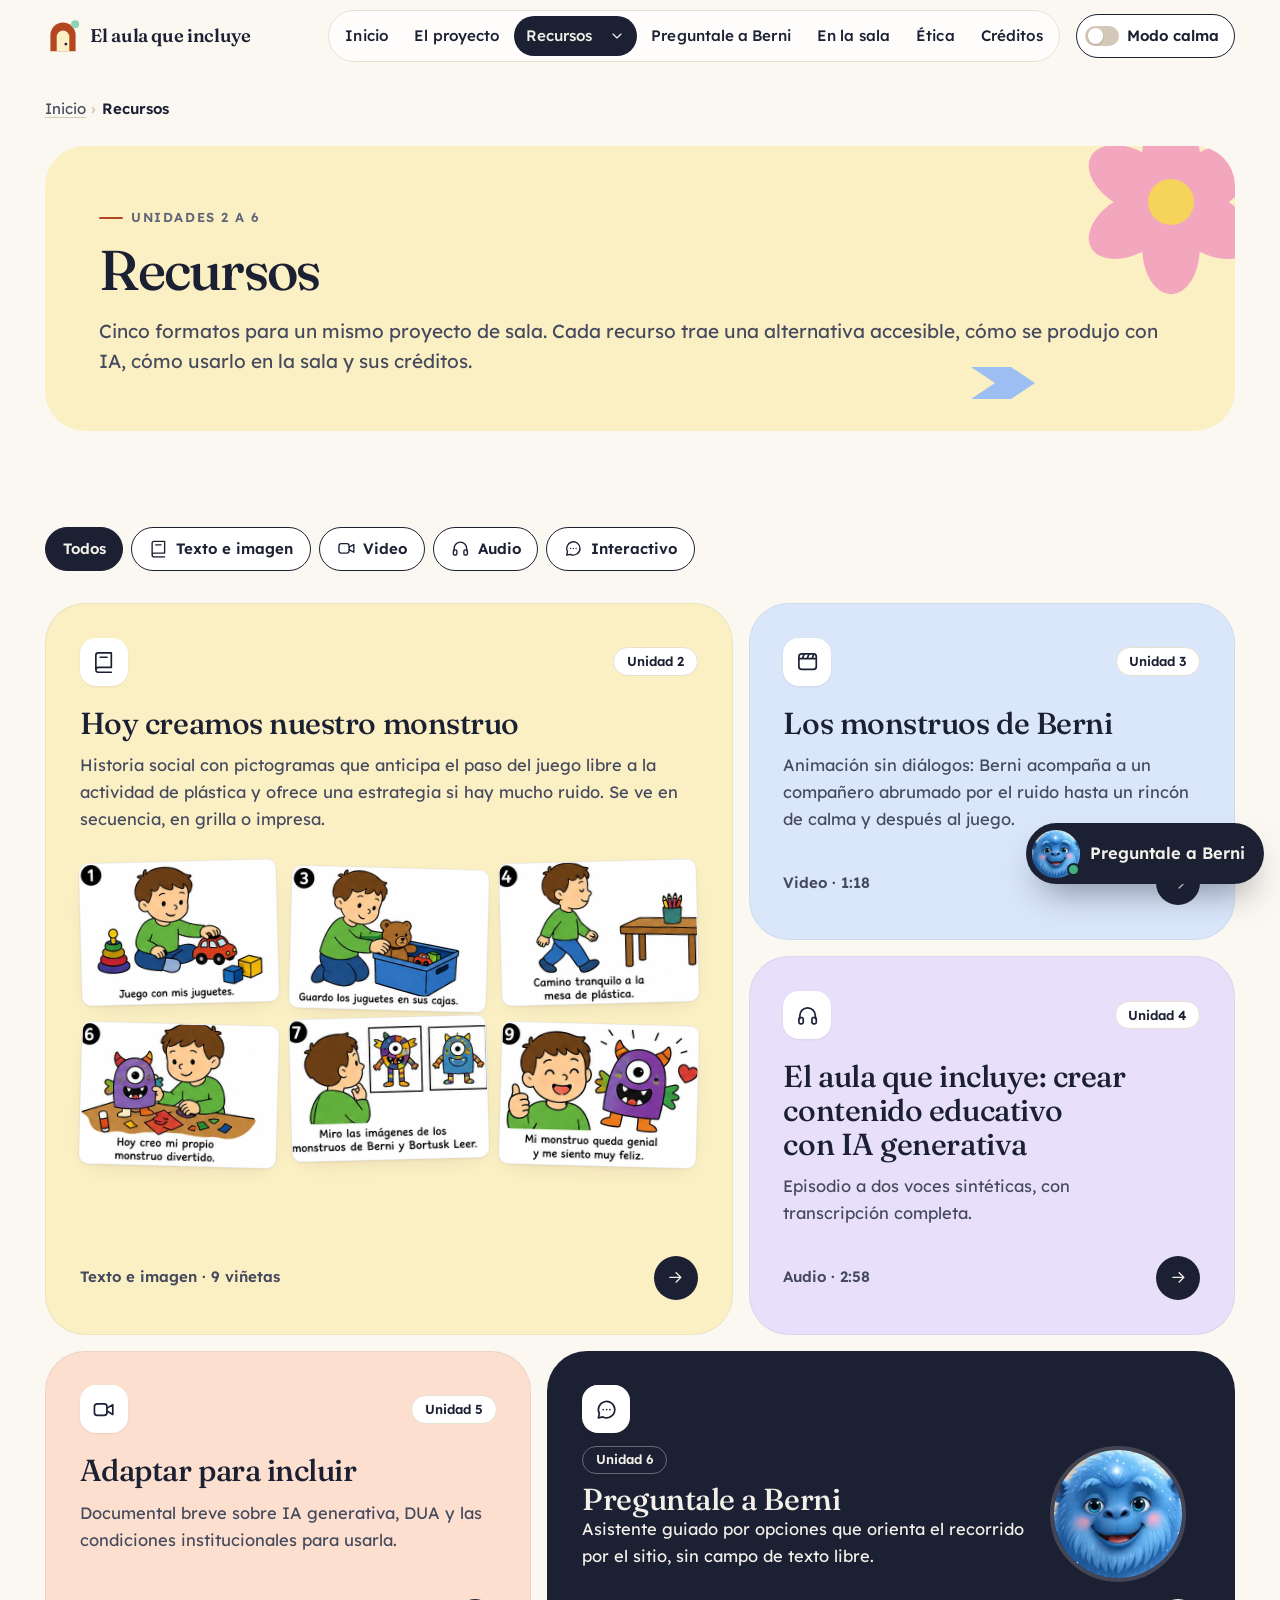
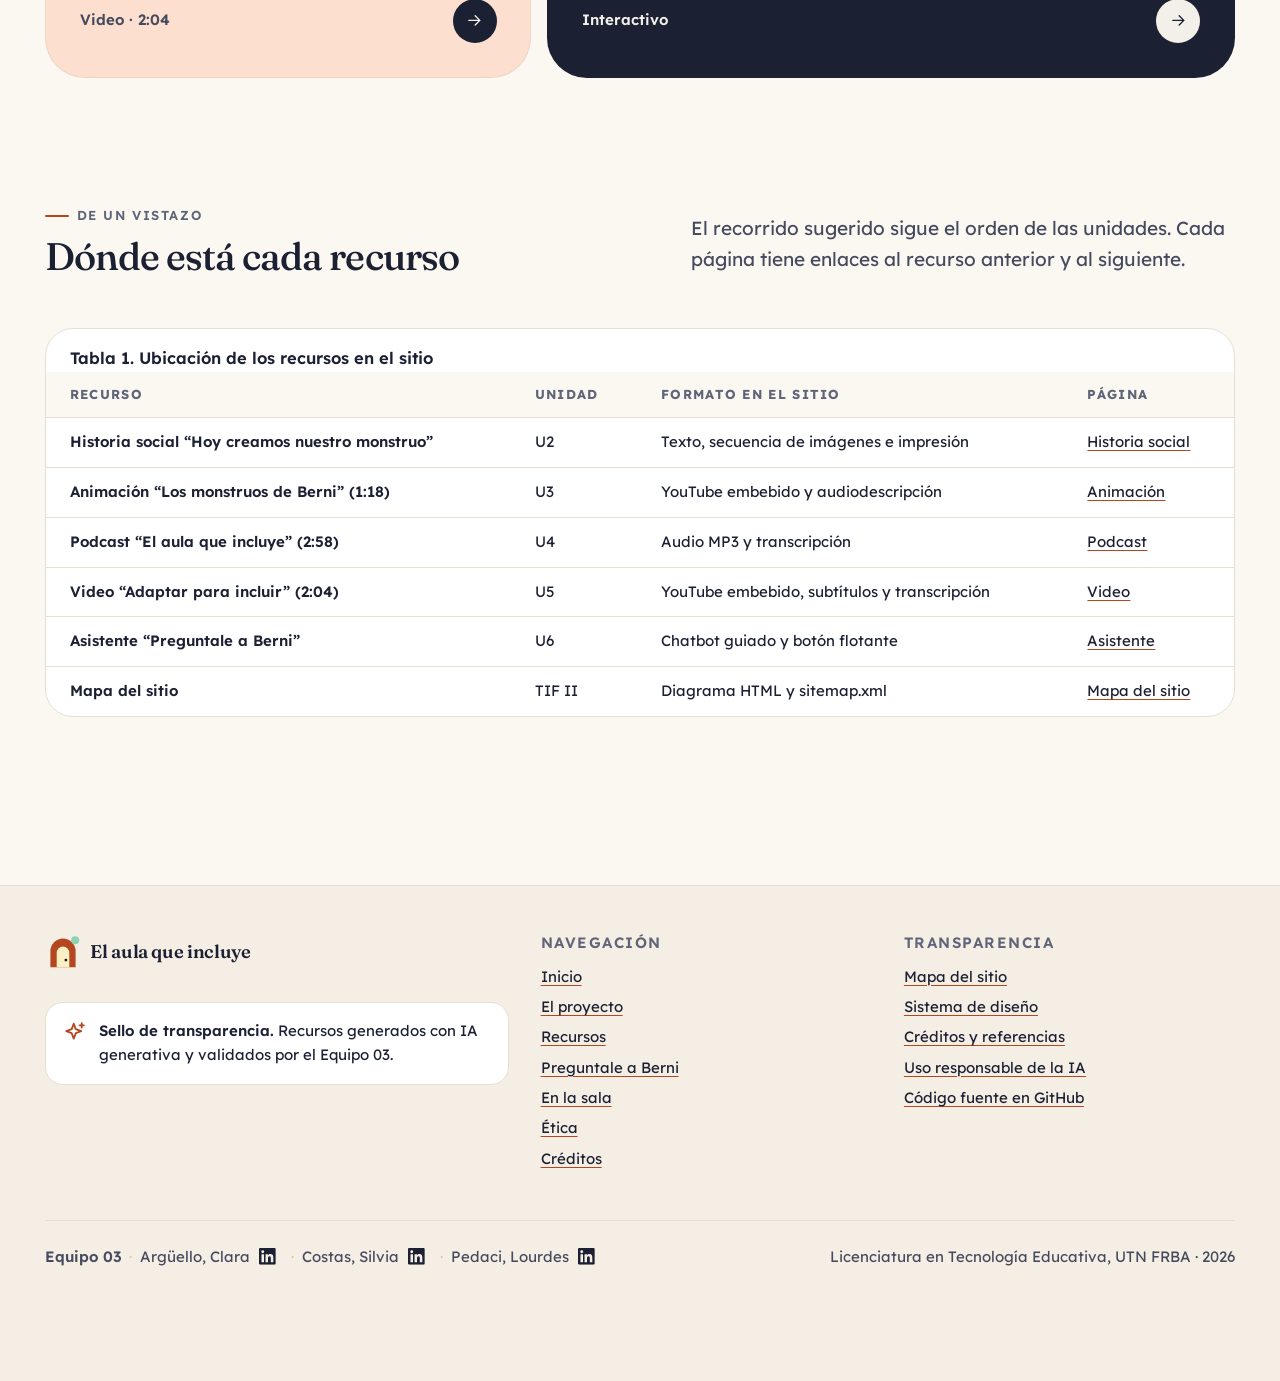
==== commit 8fe27411: "Alinea APA y créditos con el TIF II, amplía el público objetivo y revisa textos - Referencias: Anthr" ====
--- a/recursos/index.html
+++ b/recursos/index.html
@@ -24,13 +24,13 @@
 <link rel="preconnect" href="https://fonts.googleapis.com">
 <link rel="preconnect" href="https://fonts.gstatic.com" crossorigin>
 <link rel="stylesheet" href="https://fonts.googleapis.com/css2?family=Lexend:wght@300..700&amp;family=Fraunces:ital,opsz,wght@0,9..144,300..700;1,9..144,300..700&amp;display=swap">
-<link rel="stylesheet" href="../assets/css/tokens.css?v=20261028a">
-<link rel="stylesheet" href="../assets/css/base.css?v=20261028a">
-<link rel="stylesheet" href="../assets/css/components.css?v=20261028a">
-<script src="../assets/js/calma.js?v=20261028a"></script>
-<script src="../assets/js/main.js?v=20261028a" defer></script>
-
-<script src="../assets/js/chatbot.js?v=20261028a" defer></script>
+<link rel="stylesheet" href="../assets/css/tokens.css?v=20261107a">
+<link rel="stylesheet" href="../assets/css/base.css?v=20261107a">
+<link rel="stylesheet" href="../assets/css/components.css?v=20261107j">
+<script src="../assets/js/calma.js?v=20261107a"></script>
+<script src="../assets/js/main.js?v=20261107a" defer></script>
+
+<script src="../assets/js/chatbot.js?v=20261107c" defer></script>
 </head>
 <body>
 <svg xmlns="http://www.w3.org/2000/svg" style="display:none" aria-hidden="true"><symbol id="i-arrow" viewBox="0 0 24 24"><path d="M5 12h14M13 6l6 6-6 6"/></symbol><symbol id="i-arrow-left" viewBox="0 0 24 24"><path d="M19 12H5M11 6l-6 6 6 6"/></symbol><symbol id="i-chevron" viewBox="0 0 24 24"><path d="M6 9l6 6 6-6"/></symbol><symbol id="i-menu" viewBox="0 0 24 24"><path d="M4 7h16M4 12h16M4 17h10"/></symbol><symbol id="i-close" viewBox="0 0 24 24"><path d="M6 6l12 12M18 6L6 18"/></symbol><symbol id="i-book" viewBox="0 0 24 24"><path d="M4 5.5A2.5 2.5 0 0 1 6.5 3H20v15H6.5A2.5 2.5 0 0 0 4 20.5zM4 20.5A2.5 2.5 0 0 0 6.5 23H20M8.5 7.5h7"/></symbol><symbol id="i-film" viewBox="0 0 24 24"><rect x="3" y="4" width="18" height="16" rx="3"/><path d="M3 9h18M8.5 4l-2 5M13.5 4l-2 5M18.5 4l-2 5"/></symbol><symbol id="i-headphones" viewBox="0 0 24 24"><path d="M4 15v-3a8 8 0 0 1 16 0v3"/><rect x="3" y="14" width="4.5" height="6.5" rx="1.6"/><rect x="16.5" y="14" width="4.5" height="6.5" rx="1.6"/></symbol><symbol id="i-video" viewBox="0 0 24 24"><rect x="2.5" y="6" width="13" height="12" rx="3"/><path d="M15.5 10.5l6-3.5v10l-6-3.5"/></symbol><symbol id="i-chat" viewBox="0 0 24 24"><path d="M20.5 12a8.5 8.5 0 0 1-12.3 7.6L3.5 20.5l1-4.4A8.5 8.5 0 1 1 20.5 12z"/><path d="M8.5 12h.01M12 12h.01M15.5 12h.01"/></symbol><symbol id="i-sparkle" viewBox="0 0 24 24"><path d="M11 3.5l1.9 5.1 5.1 1.9-5.1 1.9L11 17.5l-1.9-5.1L4 10.5l5.1-1.9zM18.5 3v4M16.5 5h4"/></symbol><symbol id="i-leaf" viewBox="0 0 24 24"><path d="M5 19.5C5 11 10 5 20 4.5c0 10-6 15-14.5 15"/><path d="M5 19.5l7.5-7.5"/></symbol><symbol id="i-print" viewBox="0 0 24 24"><path d="M7 9V3.5h10V9"/><rect x="3" y="9" width="18" height="8" rx="2"/><path d="M7 14h10v6.5H7z"/></symbol><symbol id="i-download" viewBox="0 0 24 24"><path d="M12 3.5v11.5M7 10l5 5 5-5M4.5 20.5h15"/></symbol><symbol id="i-play" viewBox="0 0 24 24"><path d="M8 5.5v13l11-6.5z" fill="currentColor" stroke="none"/></symbol><symbol id="i-external" viewBox="0 0 24 24"><path d="M14 4h6v6M20 4l-9 9M18 14v5a1 1 0 0 1-1 1H5a1 1 0 0 1-1-1V7a1 1 0 0 1 1-1h5"/></symbol><symbol id="i-plus" viewBox="0 0 24 24"><path d="M12 5v14M5 12h14"/></symbol><symbol id="i-check" viewBox="0 0 24 24"><path d="M5 12.5l4.5 4.5L19 7"/></symbol><symbol id="i-users" viewBox="0 0 24 24"><circle cx="9" cy="8" r="3.2"/><path d="M3 19.5c.8-3.4 3.2-5 6-5s5.2 1.6 6 5"/><circle cx="17" cy="9" r="2.4"/><path d="M16.5 14c2.3 0 3.9 1.3 4.5 4"/></symbol><symbol id="i-eye" viewBox="0 0 24 24"><path d="M2.5 12S6 5.5 12 5.5 21.5 12 21.5 12 18 18.5 12 18.5 2.5 12 2.5 12z"/><circle cx="12" cy="12" r="3"/></symbol><symbol id="i-shield" viewBox="0 0 24 24"><path d="M12 3l7.5 3v5.5c0 4.5-3.2 8.3-7.5 9.5-4.3-1.2-7.5-5-7.5-9.5V6z"/><path d="M9 12l2 2 4-4"/></symbol><symbol id="i-scale" viewBox="0 0 24 24"><path d="M12 4v16M7 20h10M5 7h14M5 7l-2.5 6a2.5 2.5 0 0 0 5 0zM19 7l-2.5 6a2.5 2.5 0 0 0 5 0z"/></symbol><symbol id="i-lock" viewBox="0 0 24 24"><rect x="5" y="11" width="14" height="9.5" rx="2.5"/><path d="M8 11V8a4 4 0 0 1 8 0v3"/></symbol><symbol id="i-map" viewBox="0 0 24 24"><path d="M9 4L3 6.5V20l6-2.5 6 2.5 6-2.5V4l-6 2.5zM9 4v13.5M15 6.5V20"/></symbol><symbol id="i-heart" viewBox="0 0 24 24"><path d="M12 20s-7.5-4.6-7.5-10A4.3 4.3 0 0 1 12 7.4 4.3 4.3 0 0 1 19.5 10C19.5 15.4 12 20 12 20z"/></symbol><symbol id="i-info" viewBox="0 0 24 24"><circle cx="12" cy="12" r="9"/><path d="M12 11v5.5M12 7.5h.01"/></symbol><symbol id="i-clock" viewBox="0 0 24 24"><circle cx="12" cy="12" r="9"/><path d="M12 7v5l3 2"/></symbol><symbol id="i-grid" viewBox="0 0 24 24"><rect x="4" y="4" width="6.5" height="6.5" rx="1.5"/><rect x="13.5" y="4" width="6.5" height="6.5" rx="1.5"/><rect x="4" y="13.5" width="6.5" height="6.5" rx="1.5"/><rect x="13.5" y="13.5" width="6.5" height="6.5" rx="1.5"/></symbol><symbol id="i-slides" viewBox="0 0 24 24"><rect x="6" y="4.5" width="12" height="15" rx="2"/><path d="M2.5 8v8M21.5 8v8"/></symbol><symbol id="i-home" viewBox="0 0 24 24"><path d="M4 11l8-7 8 7v9H15v-6H9v6H4z"/></symbol><symbol id="i-blocks" viewBox="0 0 24 24"><rect x="3.5" y="12" width="7.5" height="8.5" rx="1.5"/><rect x="13" y="12" width="7.5" height="8.5" rx="1.5"/><rect x="8.25" y="3.5" width="7.5" height="8.5" rx="1.5"/></symbol><symbol id="i-scale-balance" viewBox="0 0 24 24"><path d="M3 12h18"/></symbol><symbol id="i-compass" viewBox="0 0 24 24"><circle cx="12" cy="12" r="9"/><path d="M15.5 8.5l-2 5-5 2 2-5z"/></symbol><symbol id="i-linkedin" viewBox="0 0 24 24"><path fill="currentColor" stroke="none" d="M20.45 20.45h-3.56v-5.57c0-1.33-.02-3.04-1.85-3.04-1.86 0-2.14 1.45-2.14 2.94v5.67H9.35V9h3.41v1.56h.05c.48-.9 1.64-1.85 3.37-1.85 3.6 0 4.27 2.37 4.27 5.46v6.28zM5.34 7.43a2.06 2.06 0 1 1 0-4.13 2.06 2.06 0 0 1 0 4.13zM7.12 20.45H3.56V9h3.56v11.45zM22.22 0H1.77C.79 0 0 .77 0 1.73v20.54C0 23.23.79 24 1.77 24h20.45c.98 0 1.78-.77 1.78-1.73V1.73C24 .77 23.2 0 22.22 0z"/></symbol></svg>
@@ -87,12 +87,12 @@
         <h3><a href="../recursos/historia-social.html">Hoy creamos nuestro monstruo</a></h3>
         <p>Historia social con pictogramas que anticipa el paso del juego libre a la actividad de plástica y ofrece una estrategia si hay mucho ruido. Se ve en secuencia, en grilla o impresa.</p>
         <div class="rcard__pictos" aria-hidden="true">
-          <img src="../assets/img/historia-social/01.webp" width="436" height="298" alt="" loading="lazy">
-          <img src="../assets/img/historia-social/03.webp" width="436" height="298" alt="" loading="lazy">
-          <img src="../assets/img/historia-social/04.webp" width="436" height="298" alt="" loading="lazy">
-          <img src="../assets/img/historia-social/06.webp" width="436" height="298" alt="" loading="lazy">
-          <img src="../assets/img/historia-social/07.webp" width="436" height="298" alt="" loading="lazy">
-          <img src="../assets/img/historia-social/09.webp" width="436" height="298" alt="" loading="lazy">
+          <img src="../assets/img/historia-social/01.webp" width="436" height="316" alt="" loading="lazy">
+          <img src="../assets/img/historia-social/03.webp" width="436" height="316" alt="" loading="lazy">
+          <img src="../assets/img/historia-social/04.webp" width="436" height="316" alt="" loading="lazy">
+          <img src="../assets/img/historia-social/06.webp" width="436" height="316" alt="" loading="lazy">
+          <img src="../assets/img/historia-social/07.webp" width="436" height="316" alt="" loading="lazy">
+          <img src="../assets/img/historia-social/09.webp" width="436" height="316" alt="" loading="lazy">
         </div>
         <div class="rcard__meta"><span>Texto e imagen · 9 viñetas</span><span class="rcard__go"><svg class="icon" aria-hidden="true" focusable="false"><use href="#i-arrow"/></svg></span></div>
       </article>
--- a/assets/css/components.css
+++ b/assets/css/components.css
@@ -512,6 +512,9 @@
 .rcard__pictos { display: grid; grid-template-columns: repeat(3, 1fr); gap: 0.75rem; margin-top: var(--s-4); }
 .rcard__pictos img {
   width: 100%;
+  height: auto;
+  aspect-ratio: 436 / 316;
+  object-fit: cover;
   border-radius: var(--r-sm);
   border: 1px solid rgba(28, 32, 51, 0.08);
   box-shadow: var(--sh-soft);
@@ -940,6 +943,7 @@
 thead th { font-size: var(--fs-xs); letter-spacing: 0.1em; text-transform: uppercase; color: var(--c-muted); background: var(--c-bg); }
 tbody tr:last-child > * { border-bottom: 0; }
 tbody th { font-weight: 600; }
+.credit-ed { display: block; margin-top: var(--s-2); padding-top: var(--s-2); border-top: 1px dashed var(--c-line); color: var(--c-muted); }
 .yes { display: inline-flex; align-items: center; gap: 0.35rem; font-weight: 600; }
 .yes .icon { color: #2E7D5B; }
 .no { color: var(--c-muted); }
@@ -995,6 +999,19 @@
 .dua-grid { display: grid; gap: var(--s-3); list-style: none; margin: 0 0 var(--s-5); padding: 0; }
 @media (min-width: 720px) { .dua-grid { grid-template-columns: 1.15fr 1fr 0.9fr; } }
 .dua-grid li { margin: 0; padding: var(--s-5); border-radius: var(--r-lg); background: var(--tint); }
+/* Público objetivo: necesidades, barreras y apoyos por grupo */
+.aud-group { margin-top: var(--s-6); padding: var(--s-5); border-radius: var(--r-lg); border: 1px solid var(--c-line); border-left: 0.5rem solid var(--tint); background: var(--c-surface); }
+.prose-section .aud-group h3 { margin: 0 0 var(--s-4); display: flex; flex-wrap: wrap; align-items: center; gap: var(--s-2) var(--s-3); }
+.aud-group__tag { display: inline-block; padding: 0.15rem 0.7rem; border-radius: 999px; background: var(--tint); font-family: var(--f-body, inherit); font-size: var(--fs-xs); font-weight: 600; letter-spacing: 0.08em; text-transform: uppercase; color: var(--c-ink); }
+.aud-group__dl { display: grid; gap: var(--s-4); margin: 0; }
+.aud-group__dl > div { display: grid; gap: var(--s-1); }
+.aud-group__dl dt { font-size: var(--fs-xs); font-weight: 600; letter-spacing: 0.1em; text-transform: uppercase; color: var(--c-muted); }
+.aud-group__dl dd { margin: 0; color: var(--c-ink-soft); }
+@media (min-width: 720px) {
+  .aud-group { padding: var(--s-6); }
+  .aud-group__dl > div { grid-template-columns: 10rem 1fr; gap: var(--s-5); }
+}
+.aud-group__go { margin: var(--s-4) 0 0; font-size: var(--fs-sm); font-weight: 600; }
 .dua-grid strong { display: block; font-family: var(--f-display); font-weight: 500; font-size: var(--fs-lg); margin-bottom: var(--s-1); }
 
 /* TPACK */
@@ -1092,7 +1109,7 @@
 .chat__head { display: flex; align-items: center; gap: var(--s-3); padding: var(--s-4) var(--s-5); border-bottom: 1px solid var(--c-line); background: var(--t-mint); }
 .chat__avatar { width: 2.75rem; height: 2.75rem; border-radius: 50%; object-fit: cover; flex: none; background: #E4C9AB; }
 .chat__title { margin: 0; font-family: var(--f-display); font-size: var(--fs-lg); font-weight: 600; line-height: 1.15; }
-.chat__status { display: flex; align-items: center; gap: 0.4rem; font-size: var(--fs-xs); color: var(--c-ink-soft); }
+.chat__status { display: flex; align-items: center; gap: 0.4rem; font-size: var(--fs-xs); color: var(--c-ink-soft); white-space: nowrap; }
 .chat__status::before { content: ""; width: 0.5rem; height: 0.5rem; border-radius: 50%; background: #2E8A63; animation: breathe 2.8s ease-in-out infinite; }
 .chat__head .btn { margin-left: auto; }
 .chat__log { flex: 1; overflow-y: auto; padding: var(--s-5); display: flex; flex-direction: column; gap: var(--s-4); background: var(--c-bg); scroll-behavior: smooth; }
@@ -1111,7 +1128,7 @@
 .msg--typing .msg__bubble span:nth-child(2) { animation-delay: 0.15s; }
 .msg--typing .msg__bubble span:nth-child(3) { animation-delay: 0.3s; }
 @keyframes typing { 0%, 100% { opacity: 0.3; transform: translateY(0); } 50% { opacity: 1; transform: translateY(-3px); } }
-.chat__options { list-style: none; margin: 0 0 0 2.75rem; padding: 0; display: flex; flex-wrap: wrap; gap: 0.5rem; }
+.chat__options { list-style: none; margin: 0; padding: 0; display: flex; flex-wrap: wrap; gap: 0.5rem; }
 .chat__options li { margin: 0; }
 .chat__opt {
   min-height: 44px;
@@ -1182,7 +1199,7 @@
 @keyframes panel-in { from { transform: translateX(24px); opacity: 0; } to { transform: none; opacity: 1; } }
 .chat-panel .chat { border-radius: 0; min-height: 0; height: 100%; }
 @media (min-width: 720px) {
-  .chat-panel__box { width: 440px; height: auto; margin: 1rem; }
+  .chat-panel__box { width: 480px; height: auto; margin: 1rem; }
   .chat-panel .chat { border-radius: var(--r-xl); height: calc(100dvh - 2rem); }
 }
 .chat-panel__close { margin-left: 0.25rem; }
@@ -1275,6 +1292,32 @@
 .chat__head .btn { margin-left: 0; padding-inline: 0.85rem; }
 .chat__head .chat-panel__close { width: 44px; height: 44px; flex: none; }
 .chat__head { padding-inline: var(--s-4); }
+/* Estado en una sola línea; si algún día no entra, se recorta con puntos suspensivos en vez de partirse */
+.chat__status { display: block; overflow: hidden; text-overflow: ellipsis; padding-left: 0.2rem; margin: 0.1rem 0 0 -0.2rem; line-height: 1.3; }
+.chat__status::before { display: inline-block; margin-right: 0.4rem; vertical-align: 0.05em; }
+.audience > * { min-width: 0; }
+/* Nodo de inicio: dos opciones por fila que ocupan todo el ancho, y la última
+   ("No encuentro lo que busco") sola abajo, de lado a lado. Las columnas toman el ancho
+   de su contenido y reparten el sobrante; en pantallas angostas el texto se parte adentro del botón. */
+.chat__options--inicio { display: grid; grid-template-columns: repeat(2, auto); }
+.chat__options--inicio li:last-child:nth-child(odd) { grid-column: 1 / -1; }
+.chat__options--inicio .chat__opt { width: 100%; height: 100%; text-align: center; }
+@media (max-width: 479px) {
+  .chat__options--inicio { grid-template-columns: repeat(2, minmax(0, 1fr)); }
+  .chat__options--inicio .chat__opt { padding-inline: 0.7rem; line-height: 1.3; }
+}
+/* Pantallas angostas: se oculta el avatar del encabezado (Berni ya aparece en cada mensaje)
+   y "Reiniciar" pasa a ser un botón de ícono; el texto sigue siendo su nombre accesible */
+@media (max-width: 479px) {
+  .chat__head { gap: var(--s-2); }
+  .chat__head .chat__avatar { display: none; }
+  .chat__head [data-chat-reset] { flex: none; position: relative; width: 44px; height: 44px; padding: 0; font-size: 0; gap: 0; }
+  .chat__head [data-chat-reset]::before {
+    content: ""; position: absolute; inset: 0; margin: auto; width: 21px; height: 21px; background: currentColor;
+    -webkit-mask: url("data:image/svg+xml,%3Csvg xmlns='http://www.w3.org/2000/svg' viewBox='0 0 24 24' fill='none' stroke='black' stroke-width='1.75' stroke-linecap='round' stroke-linejoin='round'%3E%3Cpath d='M3 12a9 9 0 1 0 9-9 9.75 9.75 0 0 0-6.74 2.74L3 8'/%3E%3Cpath d='M3 3v5h5'/%3E%3C/svg%3E") center / contain no-repeat;
+            mask: url("data:image/svg+xml,%3Csvg xmlns='http://www.w3.org/2000/svg' viewBox='0 0 24 24' fill='none' stroke='black' stroke-width='1.75' stroke-linecap='round' stroke-linejoin='round'%3E%3Cpath d='M3 12a9 9 0 1 0 9-9 9.75 9.75 0 0 0-6.74 2.74L3 8'/%3E%3Cpath d='M3 3v5h5'/%3E%3C/svg%3E") center / contain no-repeat;
+  }
+}
 
 @media (max-width: 479px) {
   .seq__controls { gap: var(--s-2); }
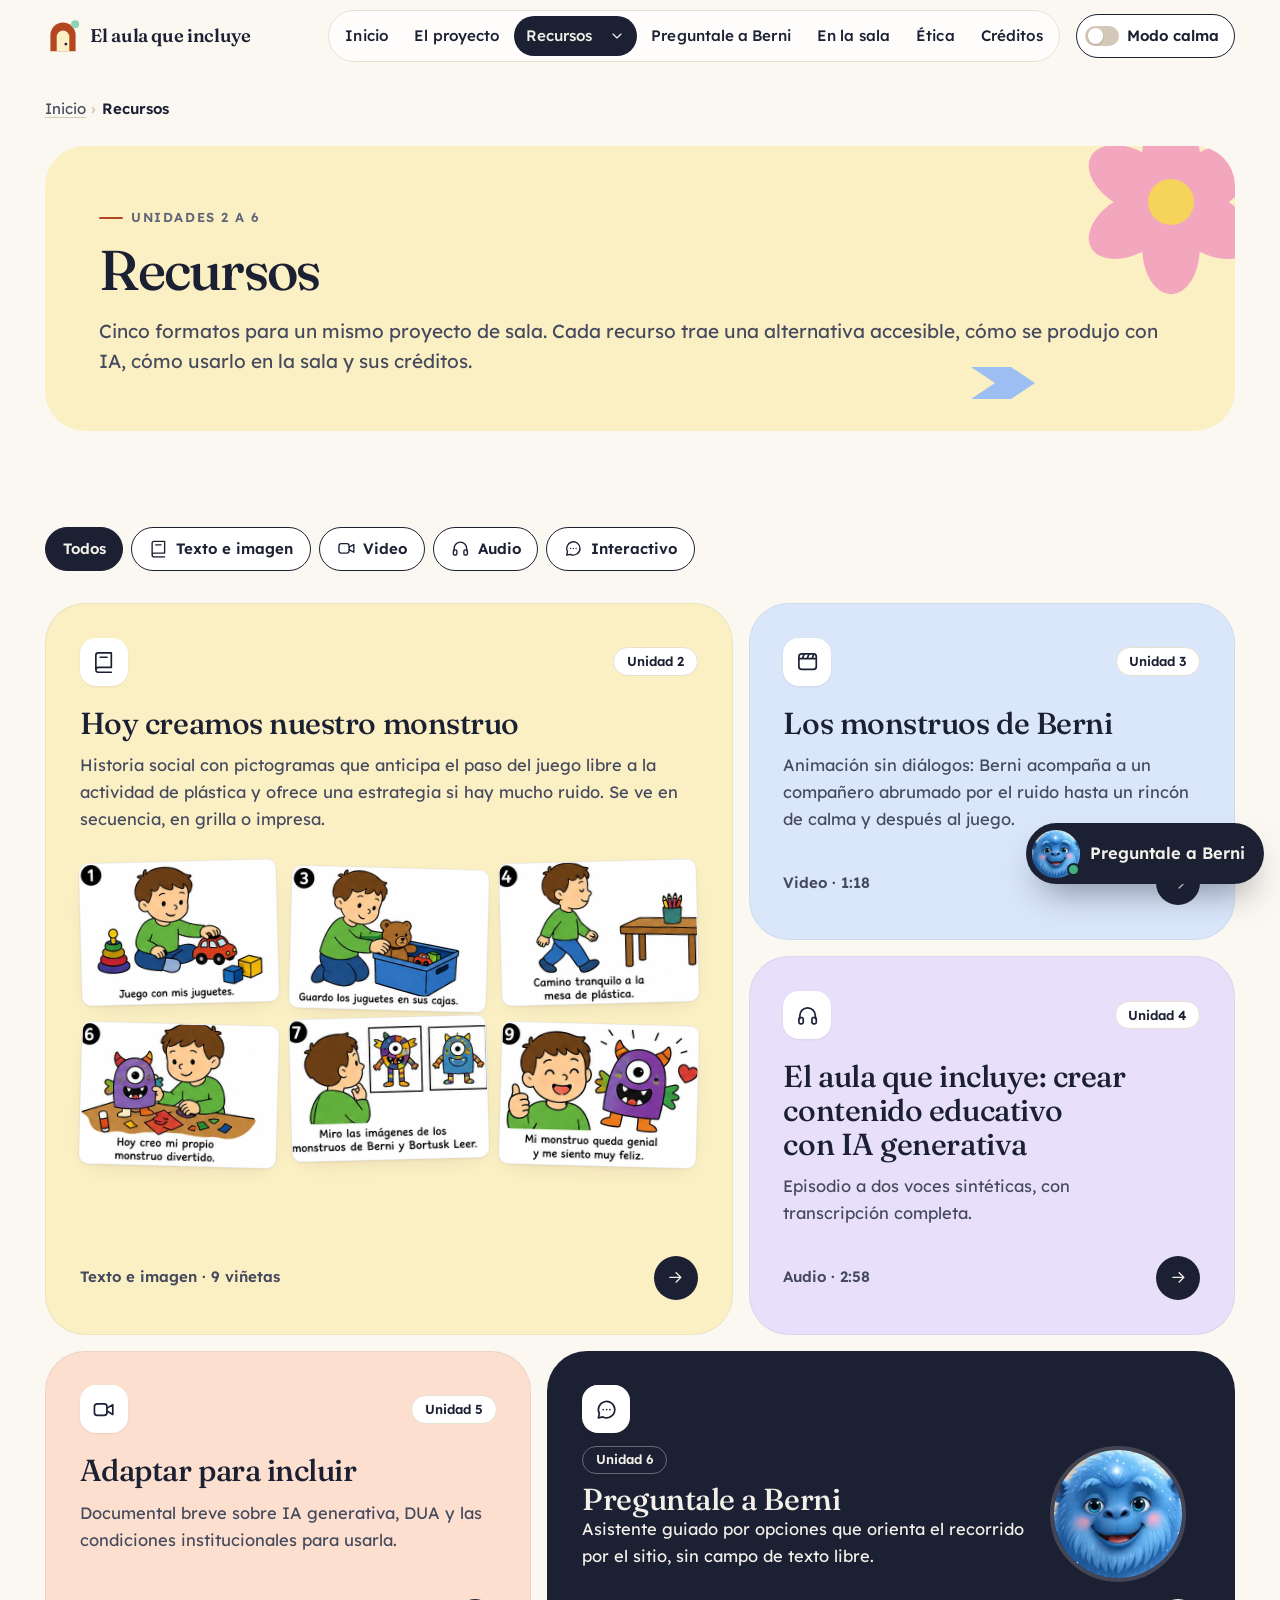
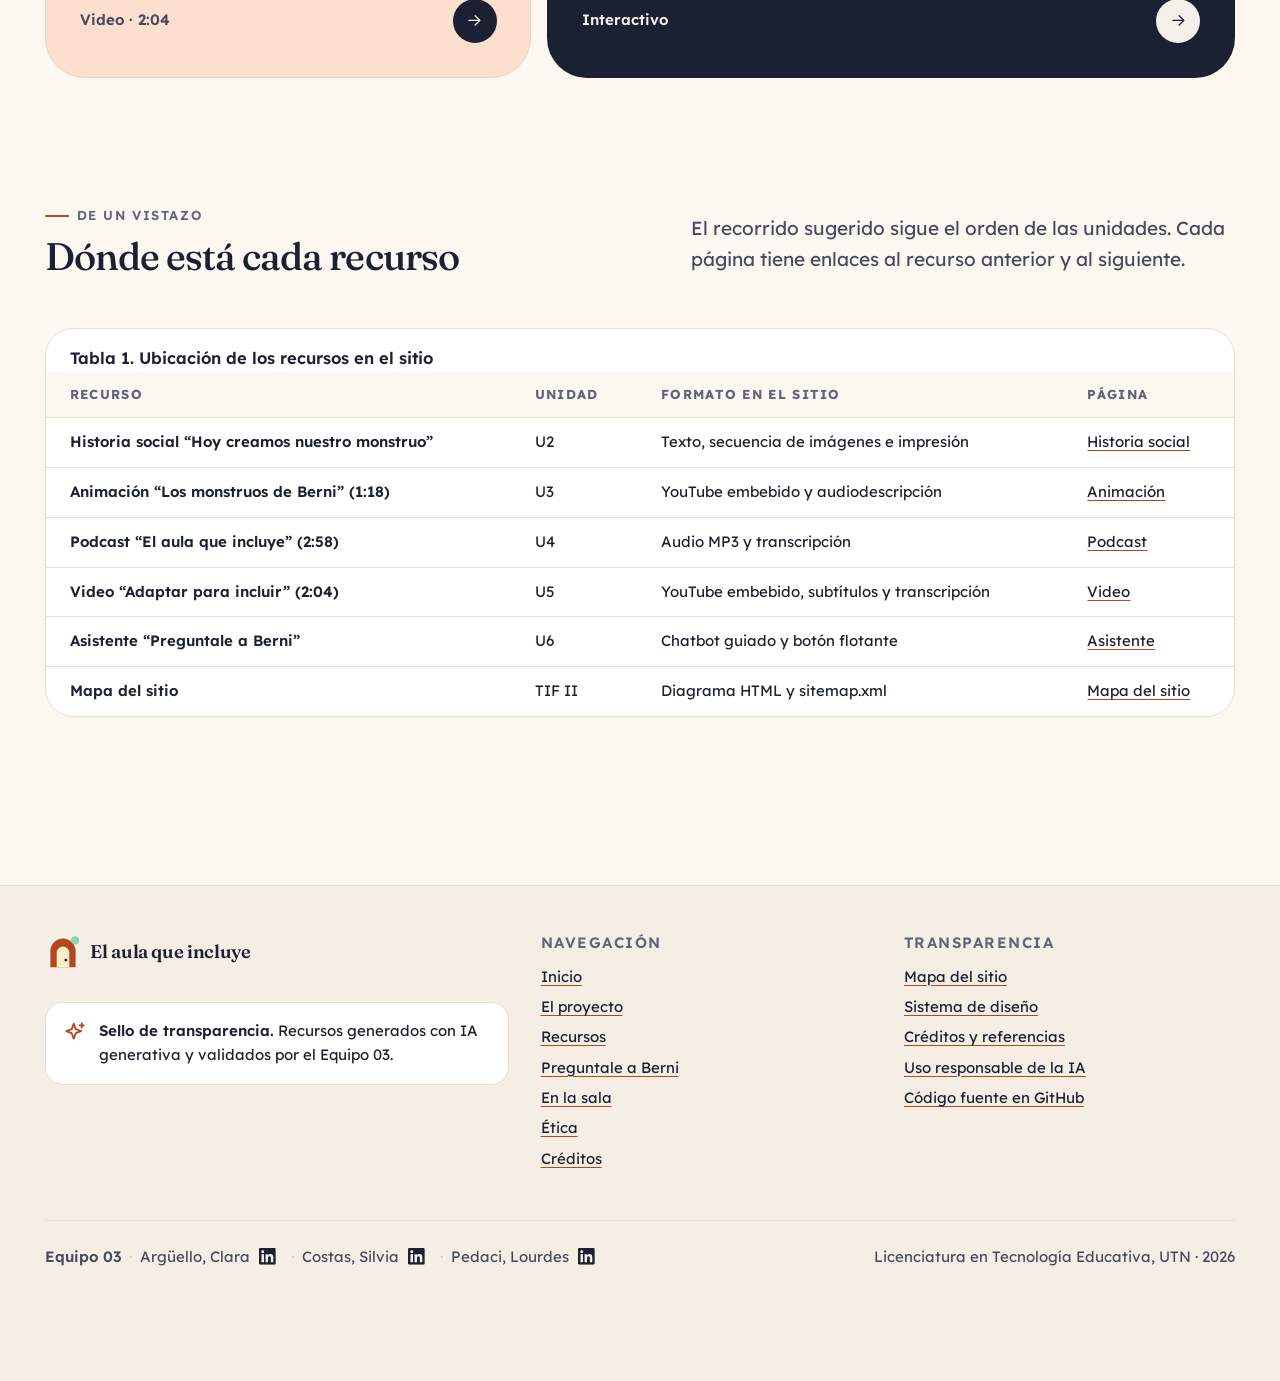
==== commit 915f6974: "Quita FRBA del sitio Pie, portada, sección Equipo, respuesta del asistente y referencia de UTN (2026" ====
--- a/recursos/index.html
+++ b/recursos/index.html
@@ -26,9 +26,9 @@
 <link rel="stylesheet" href="https://fonts.googleapis.com/css2?family=Lexend:wght@300..700&amp;family=Fraunces:ital,opsz,wght@0,9..144,300..700;1,9..144,300..700&amp;display=swap">
 <link rel="stylesheet" href="../assets/css/tokens.css?v=20261107a">
 <link rel="stylesheet" href="../assets/css/base.css?v=20261107a">
-<link rel="stylesheet" href="../assets/css/components.css?v=20261107j">
+<link rel="stylesheet" href="../assets/css/components.css?v=20261107k">
 <script src="../assets/js/calma.js?v=20261107a"></script>
-<script src="../assets/js/main.js?v=20261107a" defer></script>
+<script src="../assets/js/main.js?v=20261107b" defer></script>
 
 <script src="../assets/js/chatbot.js?v=20261107c" defer></script>
 </head>
@@ -179,7 +179,7 @@
     </div>
     <div class="site-footer__bottom">
       <p class="team-links"><strong>Equipo 03</strong><span class="team-links__item"><span class="team-links__sep" aria-hidden="true">·</span>Argüello, Clara<a class="team-links__in" href="https://www.linkedin.com/in/clara-arg%C3%BCello-684894367" target="_blank" rel="noopener noreferrer"><svg class="icon icon--fill" aria-hidden="true" focusable="false"><use href="#i-linkedin"/></svg><span class="visually-hidden">Perfil de LinkedIn de Clara Argüello (se abre en una pestaña nueva)</span></a></span><span class="team-links__item"><span class="team-links__sep" aria-hidden="true">·</span>Costas, Silvia<a class="team-links__in" href="https://www.linkedin.com/in/silvia-costas/" target="_blank" rel="noopener noreferrer"><svg class="icon icon--fill" aria-hidden="true" focusable="false"><use href="#i-linkedin"/></svg><span class="visually-hidden">Perfil de LinkedIn de Silvia Costas (se abre en una pestaña nueva)</span></a></span><span class="team-links__item"><span class="team-links__sep" aria-hidden="true">·</span>Pedaci, Lourdes<a class="team-links__in" href="https://www.linkedin.com/in/lourdes-pedaci" target="_blank" rel="noopener noreferrer"><svg class="icon icon--fill" aria-hidden="true" focusable="false"><use href="#i-linkedin"/></svg><span class="visually-hidden">Perfil de LinkedIn de Lourdes Pedaci (se abre en una pestaña nueva)</span></a></span></p>
-      <p>Licenciatura en Tecnología Educativa, UTN FRBA · 2026</p>
+      <p>Licenciatura en Tecnología Educativa, UTN · 2026</p>
     </div>
   </div>
 </footer>
--- a/assets/css/components.css
+++ b/assets/css/components.css
@@ -1471,6 +1471,9 @@
 .nav__pair:has(.is-active, [aria-current="page"]):hover > .nav__link { color: var(--c-on-ink); }
 .nav__pair:has(.is-active, [aria-current="page"]) > .nav__link:hover { background: transparent; }
 .nav__pair:has([aria-expanded="true"]) { background: var(--c-bg-deep); }
+/* Abierto en una página de Recursos: conserva el fondo oscuro para que el texto claro se siga leyendo */
+.nav__pair:has(.is-active, [aria-current="page"]):has([aria-expanded="true"]) { background: color-mix(in srgb, var(--c-ink) 88%, var(--c-on-ink)); }
+.nav__pair:has(.is-active, [aria-current="page"]):has([aria-expanded="true"]) > .nav__link { color: var(--c-on-ink); }
 
 /* ==========================================================================
    Figura TPACK: rótulos dentro de cada zona y animación de armado
